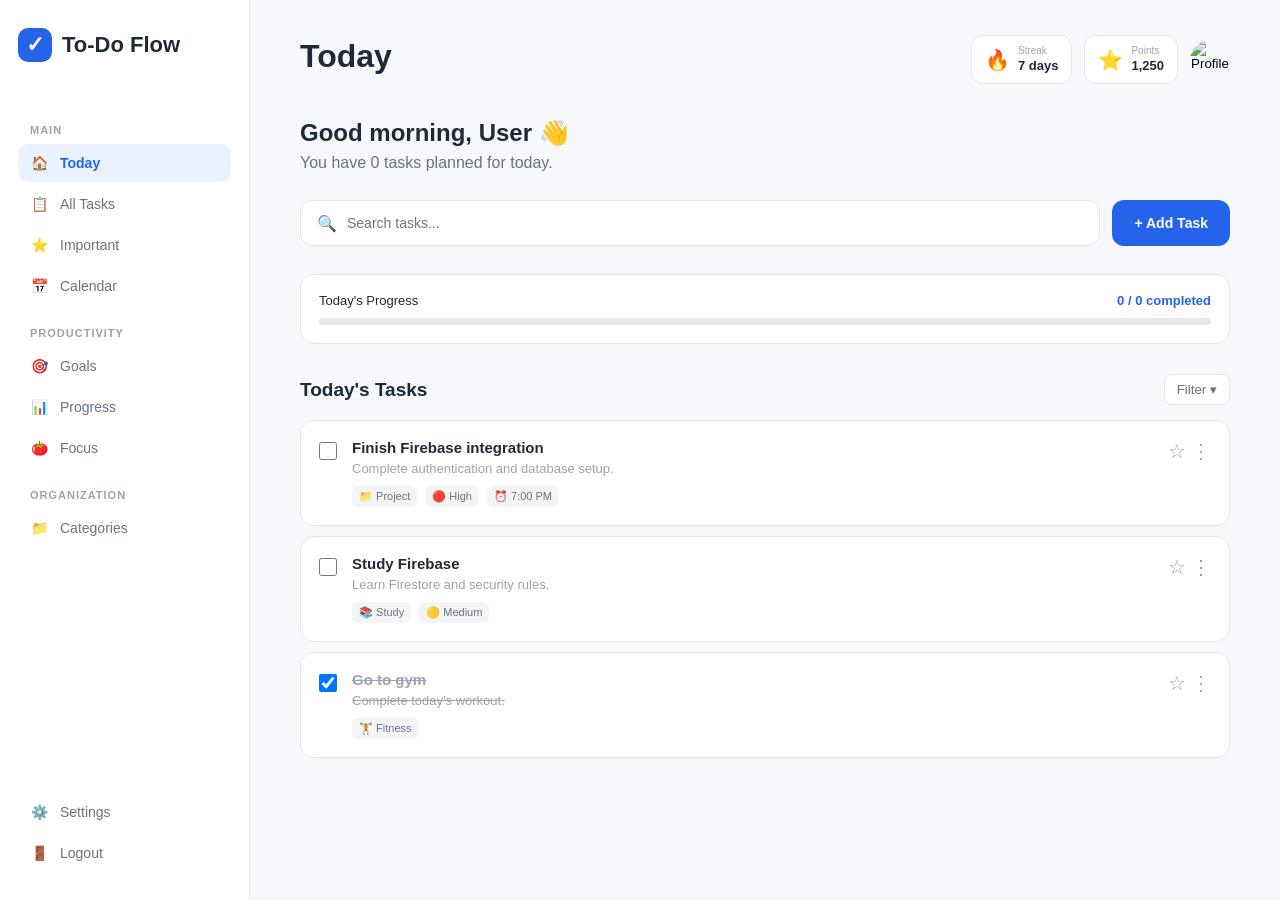
==== dashboard/index.html @ fbd5f122 "make base features work with good UI/UX" ====
<!DOCTYPE html>
<html lang="en">

<head>
    <meta charset="UTF-8">
    <meta name="viewport" content="width=device-width, initial-scale=1.0">

    <title>To-Do Flow</title>

    <link rel="stylesheet" href="dashboard.css">
</head>

<body>

    <div class="app">

        <!-- ================= SIDEBAR ================= -->

        <aside class="sidebar">

            <div class="logo">
                <span class="logo-icon">✓</span>
                <span>To-Do Flow</span>
            </div>


            <nav class="navigation">

                <p class="nav-title">MAIN</p>

                <a href="#" class="nav-item active">
                    <span>🏠</span>
                    <span>Today</span>
                </a>

                <a href="#" class="nav-item">
                    <span>📋</span>
                    <span>All Tasks</span>
                </a>

                <a href="#" class="nav-item">
                    <span>⭐</span>
                    <span>Important</span>
                </a>

                <a href="#" class="nav-item">
                    <span>📅</span>
                    <span>Calendar</span>
                </a>


                <p class="nav-title">PRODUCTIVITY</p>

                <a href="#" class="nav-item">
                    <span>🎯</span>
                    <span>Goals</span>
                </a>

                <a href="#" class="nav-item">
                    <span>📊</span>
                    <span>Progress</span>
                </a>

                <a href="#" class="nav-item">
                    <span>🍅</span>
                    <span>Focus</span>
                </a>


                <p class="nav-title">ORGANIZATION</p>

                <a href="#" class="nav-item">
                    <span>📁</span>
                    <span>Categories</span>
                </a>

            </nav>


            <div class="sidebar-bottom">

                <a href="#" class="nav-item">
                    <span>⚙️</span>
                    <span>Settings</span>
                </a>

                <button id="logoutBtn" class="logout-btn">
                    <span>🚪</span>
                    <span>Logout</span>
                </button>

            </div>

        </aside>


        <!-- ================= MAIN CONTENT ================= -->

        <main class="main-content">

            <!-- TOP BAR -->

            <header class="top-bar">

                <div>
                    <h1>Today</h1>
                    <p id="currentDate"></p>
                </div>


                <div class="top-actions">

                    <div class="stat-card">
                        <span>🔥</span>

                        <div>
                            <small>Streak</small>
                            <strong>7 days</strong>
                        </div>
                    </div>


                    <div class="stat-card">
                        <span>⭐</span>

                        <div>
                            <small>Points</small>
                            <strong>1,250</strong>
                        </div>
                    </div>


                    <button class="profile-btn">
                        <img
                        id="profileImage"
                        class="profile-avatar"
                        src=""
                        alt="Profile"
                        >
                    </button>

                </div>

            </header>


            <!-- GREETING -->

            <section class="greeting">

                <h2>
                    <span id="greetingText">Good morning</span>,
                    <span id="userName">User</span> 👋
                </h2>

                <p id="taskCountText">You have 0 tasks planned for today.</p>

            </section>


            <!-- SEARCH + ADD TASK -->

            <section class="task-controls">

                <div class="search-box">

                    <span>🔍</span>

                    <input
                        type="text"
                        placeholder="Search tasks..."
                        id="searchInput"
                    >

                </div>


                <button id="addTaskBtn" class="add-task-btn">

                    <span>+</span>

                    Add Task

                </button>

            </section>


            <!-- PROGRESS -->

            <section class="progress-section">

                <div class="progress-header">
                    
                    <span>Today's Progress</span>
                    
                    <strong id="progressText">0 / 0 completed</strong>
                
                </div>


                <div class="progress-bar">

                    <div
                    class="progress-fill"
                    id="progressFill"
                    ></div>

                </div>

            </section>


            <!-- TASKS -->

            <section class="tasks-section">

                <div class="section-header">

                    <h2>Today's Tasks</h2>

                    <button class="filter-btn">
                        Filter ▾
                    </button>

                </div>


                <div id="taskList" class="task-list">


                    <!-- TASK 1 -->

                    <article class="task-card">

                        <div class="task-check">
                            <input
                            type="checkbox"
                            class="task-checkbox"
                            >
                        </div>


                        <div class="task-info">

                            <h3>Finish Firebase integration</h3>

                            <p>
                                Complete authentication and database setup.
                            </p>


                            <div class="task-meta">

                                <span>📁 Project</span>

                                <span>🔴 High</span>

                                <span>⏰ 7:00 PM</span>

                            </div>

                        </div>


                        <div class="task-actions">

                            <button class="star-btn">
                                ☆
                            </button>

                            <button class="more-btn">
                                ⋮
                            </button>

                        </div>

                    </article>


                    <!-- TASK 2 -->

                    <article class="task-card">

                        <div class="task-check">
                            <input
                            type="checkbox"
                            class="task-checkbox"
                            >
                        </div>


                        <div class="task-info">

                            <h3>Study Firebase</h3>

                            <p>
                                Learn Firestore and security rules.
                            </p>


                            <div class="task-meta">

                                <span>📚 Study</span>

                                <span>🟡 Medium</span>

                            </div>

                        </div>


                        <div class="task-actions">

                            <button class="star-btn">
                                ☆
                            </button>

                            <button class="more-btn">
                                ⋮
                            </button>

                        </div>

                    </article>


                    <!-- TASK 3 -->

                    <article class="task-card completed">

                        <div class="task-check">
                            <input type="checkbox"
                            class="task-checkbox"
                            checked>
                        </div>


                        <div class="task-info">

                            <h3>Go to gym</h3>

                            <p>
                                Complete today's workout.
                            </p>


                            <div class="task-meta">

                                <span>🏋️ Fitness</span>

                            </div>

                        </div>


                        <div class="task-actions">

                            <button class="star-btn">
                                ☆
                            </button>

                            <button class="more-btn">
                                ⋮
                            </button>

                        </div>

                    </article>


                </div>

            </section>

        </main>

    </div>

    <!-- ============================= -->
<!-- ADD TASK MODAL -->
<!-- ============================= -->

<div id="taskModal" class="modal-overlay">

    <div class="task-modal">

        <div class="modal-header">

            <div>
                <h2>Create New Task</h2>
                <p>Add something you want to accomplish.</p>
            </div>

            <button id="closeModalBtn" class="close-modal-btn">
                ×
            </button>

        </div>


        <form id="taskForm">

            <!-- Task Title -->

            <div class="form-group">

                <label for="taskTitle">
                    Task title
                </label>

                <input
                    type="text"
                    id="taskTitle"
                    placeholder="What do you need to do?"
                    required
                >

            </div>


            <!-- Description -->

            <div class="form-group">

                <label for="taskDescription">
                    Description
                </label>

                <textarea
                    id="taskDescription"
                    placeholder="Add some details..."
                    rows="3"
                ></textarea>

            </div>


            <!-- Category + Priority -->

            <div class="form-row">

                <div class="form-group">

                    <label for="taskCategory">
                        Category
                    </label>

                    <select id="taskCategory">

                        <option value="personal">
                            👤 Personal
                        </option>

                        <option value="work">
                            💼 Work
                        </option>

                        <option value="study">
                            📚 Study
                        </option>

                        <option value="fitness">
                            🏋️ Fitness
                        </option>

                    </select>

                </div>


                <div class="form-group">

                    <label for="taskPriority">
                        Priority
                    </label>

                    <select id="taskPriority">

                        <option value="low">
                            🟢 Low
                        </option>

                        <option value="medium" selected>
                            🟡 Medium
                        </option>

                        <option value="high">
                            🔴 High
                        </option>

                    </select>

                </div>

                <div class="form-group">
                    
                    <label for="taskDueDate">
                        Due Date
                    </label>
                    
                    <input
                    type="date"
                    id="taskDueDate"
                    >
                
                </div>

                <div class="form-group">
                    
                    <label for="taskDueTime">
                        Due Time
                    </label>
                    
                    <input
                    type="time"
                    id="taskDueTime"
                    >

                </div>

                <div class="form-group">

    <label for="taskReminder">
        Reminder
    </label>

    <select id="taskReminder">

        <option value="none">
            No reminder
        </option>

        <option value="5">
            5 minutes before
        </option>

        <option value="15">
            15 minutes before
        </option>

        <option value="30">
            30 minutes before
        </option>

        <option value="60">
            1 hour before
        </option>

        <option value="1440">
            1 day before
        </option>

    </select>

</div>

<div class="form-group">

    <label for="taskRepeat">
        Repeat
    </label>

    <select id="taskRepeat">

        <option value="none">
            Does not repeat
        </option>

        <option value="daily">
            Every day
        </option>

        <option value="weekly">
            Every week
        </option>

        <option value="monthly">
            Every month
        </option>

        <option value="custom">
            Custom
        </option>

    </select>

</div>

<div class="form-group">

    <label>
        Subtasks
    </label>

    <div id="subtaskInputContainer">

        <div class="subtask-input">

            <input
                type="text"
                class="subtask-title"
                placeholder="Add a subtask..."
            >

            <button
                type="button"
                id="addSubtaskBtn"
            >
                + Add Subtask
            </button>

        </div>

    </div>

</div>

            </div>


            <!-- Modal Buttons -->

            <div class="modal-actions">

                <button
                    type="button"
                    id="cancelTaskBtn"
                    class="cancel-btn"
                >
                    Cancel
                </button>

                <button
                    type="submit"
                    class="create-task-btn"
                >
                    Create Task
                </button>

            </div>

        </form>

    </div>

</div>


    <script type="module" src="dashboard.js"></script>

</body>

</html>
---- dashboard/dashboard.css ----
* {
    margin: 0;
    padding: 0;
    box-sizing: border-box;
}


body {
    font-family: Arial, sans-serif;
    background: #f6f8fc;
    color: #1f2937;
}


button {
    font-family: inherit;
    cursor: pointer;
}

.form-group {
    margin-bottom: 18px;
}


.app {
    display: flex;
    min-height: 100vh;
}


/* ================= SIDEBAR ================= */

.sidebar {
    width: 250px;
    min-height: 100vh;

    background: #ffffff;

    border-right: 1px solid #e5e7eb;

    display: flex;
    flex-direction: column;

    padding: 28px 18px;
}


.logo {
    display: flex;
    align-items: center;
    gap: 10px;

    font-size: 22px;
    font-weight: 700;

    margin-bottom: 40px;
}


.logo-icon {
    width: 34px;
    height: 34px;

    background: #2563eb;
    color: white;

    border-radius: 10px;

    display: flex;
    align-items: center;
    justify-content: center;
}


.nav-title {
    font-size: 11px;
    font-weight: 700;

    color: #9ca3af;

    margin: 22px 12px 8px;

    letter-spacing: 1px;
}


.nav-item {
    display: flex;
    align-items: center;
    gap: 12px;

    padding: 11px 13px;

    margin: 3px 0;

    border-radius: 10px;

    text-decoration: none;

    color: #6b7280;

    font-size: 14px;

    transition: 0.2s;
}


.nav-item:hover {
    background: #f3f6ff;
    color: #2563eb;
}


.nav-item.active {
    background: #eaf1ff;
    color: #2563eb;
    font-weight: 600;
}


.sidebar-bottom {
    margin-top: auto;
}


.logout-btn {
    width: 100%;

    border: none;

    background: transparent;

    color: #6b7280;

    display: flex;
    align-items: center;

    gap: 12px;

    padding: 11px 13px;

    border-radius: 10px;

    font-size: 14px;

    text-align: left;
}


.logout-btn:hover {
    background: #fff1f1;
    color: #dc2626;
}


/* ================= MAIN ================= */

.main-content {
    flex: 1;

    max-width: 1200px;

    margin: 0 auto;

    padding: 35px 50px;
}


.top-bar {
    display: flex;

    justify-content: space-between;

    align-items: center;

    margin-bottom: 35px;
}


.top-bar h1 {
    font-size: 32px;

    margin-bottom: 6px;
}


.top-bar p {
    color: #9ca3af;

    font-size: 14px;
}


.top-actions {
    display: flex;

    align-items: center;

    gap: 12px;
}


.stat-card {
    background: white;

    border: 1px solid #e5e7eb;

    border-radius: 12px;

    padding: 9px 13px;

    display: flex;

    align-items: center;

    gap: 8px;
}


.stat-card span {
    font-size: 20px;
}


.stat-card small {
    display: block;

    color: #9ca3af;

    font-size: 10px;
}


.stat-card strong {
    font-size: 13px;
}


.profile-btn {
    border: none;

    background: transparent;
}


.profile-avatar {
    width: 40px;
    height: 40px;

    border-radius: 50%;

    object-fit: cover;

    display: block;
}


/* ================= GREETING ================= */

.greeting {
    margin-bottom: 28px;
}


.greeting h2 {
    font-size: 24px;

    margin-bottom: 7px;
}


.greeting p {
    color: #6b7280;
}


/* ================= CONTROLS ================= */

.task-controls {
    display: flex;

    gap: 12px;

    margin-bottom: 28px;
}


.search-box {
    flex: 1;

    background: white;

    border: 1px solid #e5e7eb;

    border-radius: 12px;

    padding: 0 16px;

    display: flex;

    align-items: center;

    gap: 10px;
}


.search-box input {
    width: 100%;

    border: none;

    outline: none;

    padding: 14px 0;

    font-size: 14px;
}


.add-task-btn {
    border: none;

    background: #2563eb;

    color: white;

    padding: 0 22px;

    border-radius: 12px;

    font-size: 14px;

    font-weight: 600;
}


.add-task-btn:hover {
    background: #1d4ed8;
}


/* ================= PROGRESS ================= */

.progress-section {
    background: white;

    border: 1px solid #e5e7eb;

    padding: 18px;

    border-radius: 14px;

    margin-bottom: 30px;
}


.progress-header {
    display: flex;

    justify-content: space-between;

    font-size: 13px;

    margin-bottom: 10px;
}


.progress-header strong {
    color: #2563eb;
}


.progress-bar {
    height: 7px;

    background: #e5e7eb;

    border-radius: 10px;

    overflow: hidden;
}


.progress-fill {
    height: 100%;

    width: 0%;

    background: #2563eb;

    transition: width 0.3s ease;
}


/* ================= TASKS ================= */

.section-header {
    display: flex;

    justify-content: space-between;

    align-items: center;

    margin-bottom: 15px;
}


.section-header h2 {
    font-size: 19px;
}


.filter-btn {
    border: 1px solid #e5e7eb;

    background: white;

    border-radius: 8px;

    padding: 7px 12px;

    color: #6b7280;
}


.task-list {
    display: flex;

    flex-direction: column;

    gap: 10px;
}


.task-card {
    background: white;

    border: 1px solid #e5e7eb;

    border-radius: 14px;

    padding: 18px;

    display: flex;

    align-items: flex-start;

    gap: 15px;

    transition: 0.2s;
}


.task-card:hover {
    border-color: #bfdbfe;

    transform: translateY(-1px);
}


.task-check input {
    width: 18px;
    height: 18px;

    cursor: pointer;

    margin-top: 3px;
}


.task-info {
    flex: 1;
}


.task-info h3 {
    font-size: 15px;

    margin-bottom: 5px;
}


.task-info p {
    color: #9ca3af;

    font-size: 13px;

    margin-bottom: 10px;
}


.task-meta {
    display: flex;

    gap: 8px;

    flex-wrap: wrap;
}


.task-meta span {
    background: #f3f4f6;

    color: #6b7280;

    border-radius: 6px;

    padding: 4px 7px;

    font-size: 11px;
}


.task-actions {
    display: flex;

    gap: 5px;
}


.task-actions button {
    border: none;

    background: transparent;

    font-size: 20px;

    color: #9ca3af;
}


.task-actions button:hover {
    color: #2563eb;
}


.completed .task-info h3 {
    text-decoration: line-through;

    color: #9ca3af;
}


.completed .task-info p {
    text-decoration: line-through;
}


/* ================= MOBILE ================= */

@media (max-width: 800px) {

    .sidebar {
        width: 70px;

        padding: 20px 10px;
    }


    .logo span:last-child,
    .nav-item span:last-child,
    .nav-title,
    .logout-btn span:last-child {
        display: none;
    }


    .nav-item,
    .logout-btn {
        justify-content: center;
    }


    .main-content {
        padding: 25px 20px;
    }


    .stat-card {
        display: none;
    }


    .top-bar h1 {
        font-size: 25px;
    }

}


@media (max-width: 600px) {

    .task-controls {
        flex-direction: column;
    }


    .add-task-btn {
        padding: 14px;
    }


    .greeting h2 {
        font-size: 20px;
    }

}

/* ======================================
   ADD TASK MODAL
====================================== */

.modal-overlay {
    position: fixed;

    inset: 0;

    background: rgba(15, 23, 42, 0.45);

    display: none;

    align-items: center;
    justify-content: center;

    padding: 20px;

    z-index: 1000;
}


.modal-overlay.show {
    display: flex;
}


.task-modal {
    width: 100%;

    max-width: 520px;

    background: #ffffff;

    border-radius: 18px;

    padding: 28px;

    box-shadow:
        0 20px 50px rgba(0, 0, 0, 0.15);

    animation: modalAppear 0.2s ease;

    max-height: 90vh;

    overflow-y: auto;
}


@keyframes modalAppear {

    from {
        opacity: 0;
        transform: translateY(10px) scale(0.98);
    }

    to {
        opacity: 1;
        transform: translateY(0) scale(1);
    }

}


.modal-header {
    display: flex;

    justify-content: space-between;

    align-items: flex-start;

    margin-bottom: 25px;
}


.modal-header h2 {
    font-size: 22px;

    margin-bottom: 5px;
}


.modal-header p {
    color: #9ca3af;

    font-size: 13px;
}


.close-modal-btn {
    border: none;

    background: transparent;

    font-size: 26px;

    color: #9ca3af;

    cursor: pointer;

    line-height: 1;
}


.close-modal-btn:hover {
    color: #1f2937;
}


/* FORM */

.form-group {
    display: flex;

    flex-direction: column;

    gap: 7px;

    margin-bottom: 18px;
}


.form-group label {
    font-size: 13px;

    font-weight: 600;

    color: #374151;
}


.form-group input,
.form-group textarea,
.form-group select {
    width: 100%;

    border: 1px solid #e5e7eb;

    border-radius: 10px;

    padding: 12px 13px;

    font-family: inherit;

    font-size: 14px;

    outline: none;

    background: #ffffff;

    color: #1f2937;

    transition: 0.2s;
}


.form-group textarea {
    resize: vertical;

    min-height: 85px;
}


.form-group input:focus,
.form-group textarea:focus,
.form-group select:focus {
    border-color: #2563eb;

    box-shadow:
        0 0 0 3px rgba(37, 99, 235, 0.1);
}


.form-row {
    display: grid;

    grid-template-columns: 1fr 1fr;

    gap: 14px;
}


/* BUTTONS */

.modal-actions {
    display: flex;

    justify-content: flex-end;

    gap: 10px;

    margin-top: 25px;
}


.cancel-btn {
    border: 1px solid #e5e7eb;

    background: #ffffff;

    color: #6b7280;

    padding: 11px 18px;

    border-radius: 10px;

    font-size: 14px;
}


.cancel-btn:hover {
    background: #f9fafb;
}


.create-task-btn {
    border: none;

    background: #2563eb;

    color: #ffffff;

    padding: 11px 20px;

    border-radius: 10px;

    font-size: 14px;

    font-weight: 600;
}


.create-task-btn:hover {
    background: #1d4ed8;
}


/* MOBILE */

@media (max-width: 600px) {

    .task-modal {
        padding: 22px;

        border-radius: 15px;
    }


    .form-row {
        grid-template-columns: 1fr;
    }


    .modal-actions {
        flex-direction: column-reverse;
    }


    .cancel-btn,
    .create-task-btn {
        width: 100%;
    }

}

/* ======================================
   Subtask Add Button
   ====================================== */

#addSubtaskBtn {

    background: #2563eb;

    color: white;

    border: none;

    border-radius: 8px;

    padding: 9px 14px;

    font-size: 13px;

    font-weight: 600;

    cursor: pointer;

    transition:
        background 0.2s ease,
        transform 0.1s ease;

}


#addSubtaskBtn:hover {

    background: #1d4ed8;

}


#addSubtaskBtn:active {

    transform: scale(0.97);

}

/* ======================================
   Subtask Input
   ====================================== */

.subtask-input {

    display: flex;

    align-items: center;

    gap: 8px;

}


.subtask-input .subtask-title {

    flex: 1;

    min-width: 0;

}


.subtask-input #addSubtaskBtn {

    flex-shrink: 0;

}

#subtaskInputContainer {

    width: 100%;

}


.subtask-input .subtask-title {

    height: 42px;

    box-sizing: border-box;

}

/* ======================================
   Subtask List
   ====================================== */

.subtask-item {

    display: flex;

    align-items: center;

    gap: 10px;

    padding: 9px 11px;

    margin-top: 8px;

    background: #f8fafc;

    border: 1px solid #e5e7eb;

    border-radius: 8px;

}


.subtask-check {

    color: #64748b;

    font-size: 16px;

}


.subtask-name {

    flex: 1;

    font-size: 14px;

    color: #334155;

}


.remove-subtask {

    border: none;

    background: transparent;

    color: #94a3b8;

    font-size: 20px;

    line-height: 1;

    cursor: pointer;

    padding: 2px 5px;

}


.remove-subtask:hover {

    color: #ef4444;

}
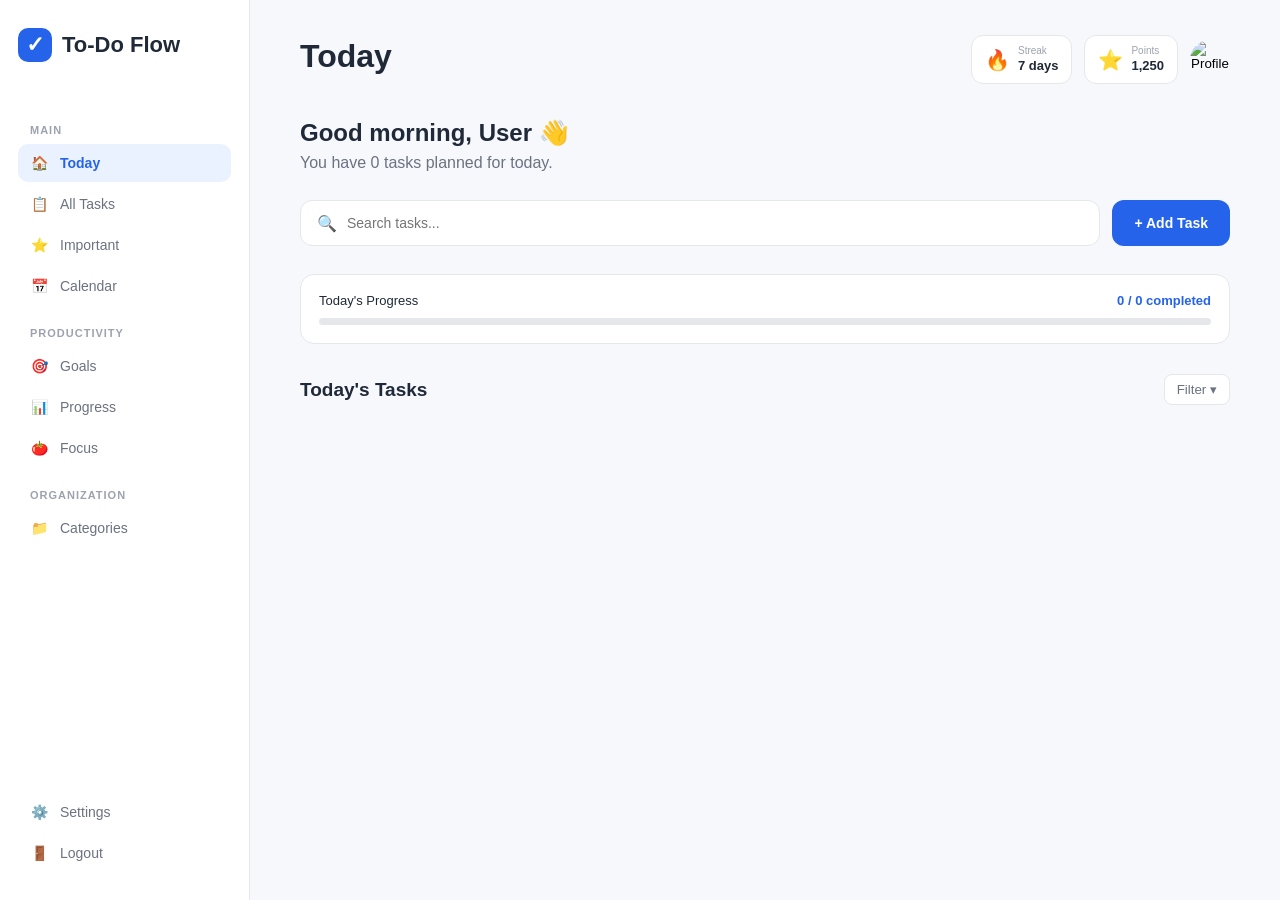
==== commit 96c89fbe: "connect database" ====
--- a/dashboard/index.html
+++ b/dashboard/index.html
@@ -227,147 +227,6 @@
 
 
                 <div id="taskList" class="task-list">
-
-
-                    <!-- TASK 1 -->
-
-                    <article class="task-card">
-
-                        <div class="task-check">
-                            <input
-                            type="checkbox"
-                            class="task-checkbox"
-                            >
-                        </div>
-
-
-                        <div class="task-info">
-
-                            <h3>Finish Firebase integration</h3>
-
-                            <p>
-                                Complete authentication and database setup.
-                            </p>
-
-
-                            <div class="task-meta">
-
-                                <span>📁 Project</span>
-
-                                <span>🔴 High</span>
-
-                                <span>⏰ 7:00 PM</span>
-
-                            </div>
-
-                        </div>
-
-
-                        <div class="task-actions">
-
-                            <button class="star-btn">
-                                ☆
-                            </button>
-
-                            <button class="more-btn">
-                                ⋮
-                            </button>
-
-                        </div>
-
-                    </article>
-
-
-                    <!-- TASK 2 -->
-
-                    <article class="task-card">
-
-                        <div class="task-check">
-                            <input
-                            type="checkbox"
-                            class="task-checkbox"
-                            >
-                        </div>
-
-
-                        <div class="task-info">
-
-                            <h3>Study Firebase</h3>
-
-                            <p>
-                                Learn Firestore and security rules.
-                            </p>
-
-
-                            <div class="task-meta">
-
-                                <span>📚 Study</span>
-
-                                <span>🟡 Medium</span>
-
-                            </div>
-
-                        </div>
-
-
-                        <div class="task-actions">
-
-                            <button class="star-btn">
-                                ☆
-                            </button>
-
-                            <button class="more-btn">
-                                ⋮
-                            </button>
-
-                        </div>
-
-                    </article>
-
-
-                    <!-- TASK 3 -->
-
-                    <article class="task-card completed">
-
-                        <div class="task-check">
-                            <input type="checkbox"
-                            class="task-checkbox"
-                            checked>
-                        </div>
-
-
-                        <div class="task-info">
-
-                            <h3>Go to gym</h3>
-
-                            <p>
-                                Complete today's workout.
-                            </p>
-
-
-                            <div class="task-meta">
-
-                                <span>🏋️ Fitness</span>
-
-                            </div>
-
-                        </div>
-
-
-                        <div class="task-actions">
-
-                            <button class="star-btn">
-                                ☆
-                            </button>
-
-                            <button class="more-btn">
-                                ⋮
-                            </button>
-
-                        </div>
-
-                    </article>
-
 
                 </div>
 
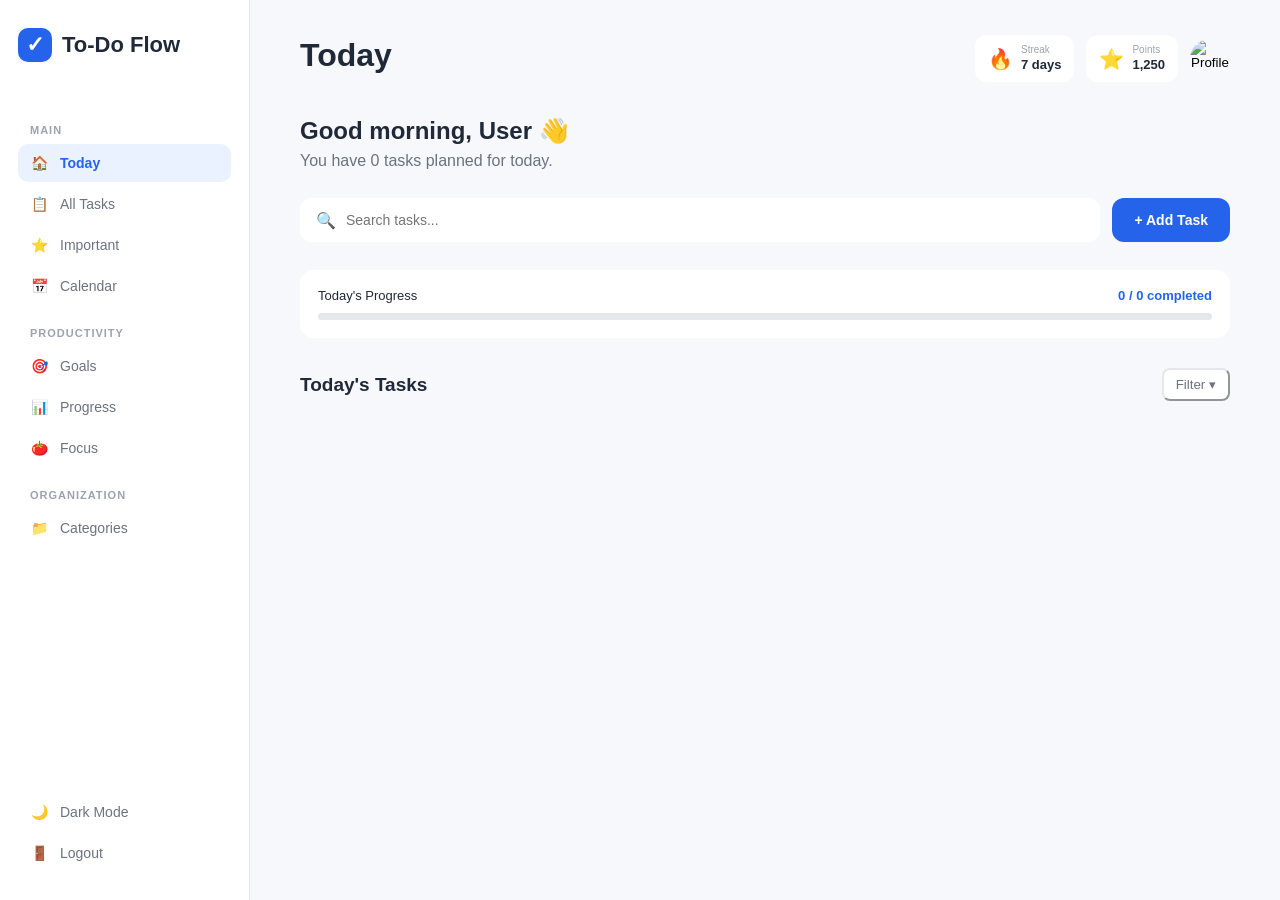
==== commit 2cdc29a4: "Basic to-do list app" ====
--- a/dashboard/index.html
+++ b/dashboard/index.html
@@ -1,3 +1,5 @@
+<!--index.html-->
+
 <!DOCTYPE html>
 <html lang="en">
 
@@ -79,10 +81,14 @@
 
             <div class="sidebar-bottom">
 
-                <a href="#" class="nav-item">
-                    <span>⚙️</span>
-                    <span>Settings</span>
-                </a>
+                <button
+    id="themeToggle"
+    class="nav-item theme-toggle"
+    type="button"
+>
+    <span id="themeIcon">🌙</span>
+    <span id="themeText">Dark Mode</span>
+</button>
 
                 <button id="logoutBtn" class="logout-btn">
                     <span>🚪</span>
@@ -247,7 +253,7 @@
         <div class="modal-header">
 
             <div>
-                <h2>Create New Task</h2>
+                <h2 id="taskModalTitle">Create New Task</h2>
                 <p>Add something you want to accomplish.</p>
             </div>
 
@@ -490,10 +496,7 @@
                     Cancel
                 </button>
 
-                <button
-                    type="submit"
-                    class="create-task-btn"
-                >
+                <button type="submit" id="taskSubmitBtn">
                     Create Task
                 </button>
 
--- a/dashboard/dashboard.css
+++ b/dashboard/dashboard.css
@@ -1,14 +1,78 @@
+/* dashboard.css */
+
 * {
     margin: 0;
     padding: 0;
     box-sizing: border-box;
 }
 
+/* ======================================
+   THEME VARIABLES
+====================================== */
+
+:root {
+    --bg-main: #f6f8fc;
+    --bg-surface: #ffffff;
+    --bg-soft: #f8fafc;
+    --bg-hover: #f3f6ff;
+
+    --text-main: #1f2937;
+    --text-secondary: #6b7280;
+    --text-muted: #9ca3af;
+
+    --border: #e5e7eb;
+
+    --accent: #2563eb;
+    --accent-hover: #1d4ed8;
+    --accent-soft: #eaf1ff;
+
+    --danger: #dc2626;
+
+    --modal-overlay: rgba(15, 23, 42, 0.45);
+
+    --shadow:
+        0 20px 50px rgba(0, 0, 0, 0.15);
+}
+
+
+/* ======================================
+   DARK THEME
+====================================== */
+
+[data-theme="dark"] {
+
+    --bg-main: #0f172a;
+    --bg-surface: #1e293b;
+    --bg-soft: #172033;
+    --bg-hover: #263449;
+
+    --text-main: #f1f5f9;
+    --text-secondary: #cbd5e1;
+    --text-muted: #94a3b8;
+
+    --border: #334155;
+
+    --accent: #3b82f6;
+    --accent-hover: #60a5fa;
+    --accent-soft: #1e3a6f;
+
+    --danger: #f87171;
+
+    --modal-overlay: rgba(0, 0, 0, 0.65);
+
+    --shadow:
+        0 20px 50px rgba(0, 0, 0, 0.45);
+}
+
 
 body {
     font-family: Arial, sans-serif;
-    background: #f6f8fc;
-    color: #1f2937;
+    background: var(--bg-main);
+    color: var(--text-main);
+
+    transition:
+        background 0.2s ease,
+        color 0.2s ease;
 }
 
 
@@ -34,9 +98,8 @@
     width: 250px;
     min-height: 100vh;
 
-    background: #ffffff;
-
-    border-right: 1px solid #e5e7eb;
+   background: var(--bg-surface);
+border-right: 1px solid var(--border);
 
     display: flex;
     flex-direction: column;
@@ -97,7 +160,7 @@
 
     text-decoration: none;
 
-    color: #6b7280;
+    color: var(--text-secondary);
 
     font-size: 14px;
 
@@ -105,17 +168,12 @@
 }
 
 
-.nav-item:hover {
-    background: #f3f6ff;
-    color: #2563eb;
-}
-
-
 .nav-item.active {
-    background: #eaf1ff;
-    color: #2563eb;
+    background: var(--accent-soft);
+    color: var(--accent);
     font-weight: 600;
 }
+
 
 
 .sidebar-bottom {
@@ -201,9 +259,9 @@
 
 
 .stat-card {
-    background: white;
-
-    border: 1px solid #e5e7eb;
+    background: var(--bg-surface);
+
+    border-color: var(--border);
 
     border-radius: 12px;
 
@@ -288,9 +346,9 @@
 .search-box {
     flex: 1;
 
-    background: white;
-
-    border: 1px solid #e5e7eb;
+    background: var(--bg-surface);
+
+    border-color: var(--border);
 
     border-radius: 12px;
 
@@ -342,9 +400,9 @@
 /* ================= PROGRESS ================= */
 
 .progress-section {
-    background: white;
-
-    border: 1px solid #e5e7eb;
+    background: var(--bg-surface);
+
+    border-color: var(--border);
 
     padding: 18px;
 
@@ -411,9 +469,9 @@
 
 
 .filter-btn {
-    border: 1px solid #e5e7eb;
-
-    background: white;
+    border-color: var(--border);
+
+    background: var(--bg-surface);
 
     border-radius: 8px;
 
@@ -433,9 +491,9 @@
 
 
 .task-card {
-    background: white;
-
-    border: 1px solid #e5e7eb;
+    background: var(--bg-surface);
+
+    border-color: var(--border);
 
     border-radius: 14px;
 
@@ -638,7 +696,7 @@
 
     max-width: 520px;
 
-    background: #ffffff;
+    background: var(--bg-surface);
 
     border-radius: 18px;
 
@@ -742,8 +800,6 @@
 .form-group select {
     width: 100%;
 
-    border: 1px solid #e5e7eb;
-
     border-radius: 10px;
 
     padding: 12px 13px;
@@ -754,10 +810,9 @@
 
     outline: none;
 
-    background: #ffffff;
-
-    color: #1f2937;
-
+    background: var(--bg-surface);
+color: var(--text-main);
+border-color: var(--border);
     transition: 0.2s;
 }
 
@@ -1026,4 +1081,632 @@
 
     color: #ef4444;
 
+}
+
+/* ======================================
+   Task Options Menu
+   ====================================== */
+
+.task-actions {
+    position: relative;
+}
+
+.task-menu-btn {
+    background: none;
+    border: none;
+    font-size: 24px;
+    cursor: pointer;
+    padding: 4px 8px;
+}
+
+.task-menu {
+    display: none;
+    position: absolute;
+    right: 0;
+    top:calc(100% + 6px);
+    min-width: 180px;
+    background: white;
+    border: 1px solid #ddd;
+    border-radius: 10px;
+    padding: 6px;
+    box-shadow: 0 8px 20px rgba(0, 0, 0, 0.12);
+    z-index: 100;
+}
+
+.task-menu.show {
+    display: flex;
+    flex-direction: column;
+}
+
+.task-menu button {
+    border: none;
+    background: none;
+    text-align: left;
+    padding: 10px 12px;
+    border-radius: 7px;
+    cursor: pointer;
+    font-size: 14px;
+}
+
+.task-menu button:hover {
+    background: #f3f3f3;
+}
+
+.star-task-btn {
+    border: none;
+    background: none;
+    font-size: 22px;
+    cursor: pointer;
+    color: #888;
+    padding: 4px 6px;
+}
+
+.star-task-btn.important {
+    color: #f5b942;
+}
+
+.star-task-btn:hover {
+    transform: scale(1.08);
+}
+
+#taskSubmitBtn {
+    border: none;
+    background: #2563eb;
+    color: white;
+    padding: 12px 20px;
+    border-radius: 10px;
+    font-size: 15px;
+    font-weight: 600;
+    cursor: pointer;
+    transition: background 0.2s ease, transform 0.1s ease;
+}
+
+#taskSubmitBtn:hover {
+    background: #1d4ed8;
+}
+
+#taskSubmitBtn:active {
+    transform: scale(0.98);
+}
+
+/* ======================================
+   Task Card Layout
+   ====================================== */
+
+.task-card {
+    display: block;
+    position: relative;
+}
+
+
+/* Main task row */
+
+.task-main-row {
+    display: flex;
+    align-items: flex-start;
+    justify-content: space-between;
+    width: 100%;
+}
+
+
+/* Task information */
+
+.task-info {
+    flex: 1;
+    min-width: 0;
+}
+
+
+/* Actions stay at the top-right */
+
+.task-actions {
+    flex-shrink: 0;
+    display: flex;
+    align-items: center;
+    gap: 6px;
+}
+
+
+/* ======================================
+   Subtask Section
+   ====================================== */
+
+.subtask-section {
+    width: 100%;
+    box-sizing: border-box;
+    margin-top: 16px;
+    padding: 14px 16px;
+
+    border-top: 1px solid #e5e7eb;
+    background: #f8fafc;
+    border-radius: 10px;
+}
+
+
+/* Subtask heading */
+
+.subtask-header {
+    display: flex;
+    align-items: center;
+    justify-content: space-between;
+    margin-bottom: 10px;
+    font-size: 14px;
+}
+
+
+/* Progress text */
+
+.subtask-progress {
+    font-size: 13px;
+    color: #64748b;
+}
+
+
+/* Subtask list */
+
+.subtask-list {
+    display: flex;
+    flex-direction: column;
+    gap: 8px;
+}
+
+
+/* Individual subtask */
+
+.task-subtask {
+    display: flex;
+    align-items: center;
+    gap: 9px;
+
+    padding: 9px 10px;
+
+    background: white;
+    border: 1px solid #e5e7eb;
+    border-radius: 8px;
+
+    font-size: 14px;
+    color: #334155;
+
+    cursor: pointer;
+}
+
+
+/* Checkbox */
+
+.task-subtask input {
+    width: 16px;
+    height: 16px;
+    cursor: pointer;
+}
+
+
+/* Hover */
+
+.task-subtask:hover {
+    background: #f1f5f9;
+}
+
+.task-card {
+    position: relative;
+    display: block;
+    width: 100%;
+    box-sizing: border-box;
+}
+
+.task-main-row {
+    display: flex;
+    align-items: flex-start;
+    justify-content: space-between;
+    width: 100%;
+    box-sizing: border-box;
+}
+
+.task-info {
+    flex: 1;
+    min-width: 0;
+}
+
+.task-actions {
+    flex-shrink: 0;
+    display: flex;
+    align-items: center;
+    gap: 6px;
+    margin-left: 16px;
+}
+
+/* ======================================
+   FINAL TASK CARD LAYOUT
+====================================== */
+
+.task-card {
+    position: relative;
+    display: block;
+    width: 100%;
+    box-sizing: border-box;
+}
+
+
+/* Main task row */
+
+.task-main-row {
+    display: flex;
+    align-items: flex-start;
+    width: 100%;
+    box-sizing: border-box;
+    gap: 15px;
+}
+
+
+/* Checkbox */
+
+.task-check {
+    flex-shrink: 0;
+}
+
+
+/* Task information */
+
+.task-info {
+    flex: 1;
+    min-width: 0;
+}
+
+
+/* Actions */
+
+.task-actions {
+    position: relative;
+
+    flex-shrink: 0;
+
+    display: flex;
+    align-items: center;
+
+    gap: 5px;
+
+    margin-left: auto;
+}
+
+
+/* ======================================
+   SUBTASK AREA
+====================================== */
+
+.subtask-section {
+    width: 100%;
+    box-sizing: border-box;
+
+    margin-top: 16px;
+    padding: 14px 16px;
+
+    border-top: 1px solid #e5e7eb;
+
+    background: #f8fafc;
+
+    border-radius: 10px;
+}
+
+
+.subtask-header {
+    display: flex;
+    align-items: center;
+    justify-content: space-between;
+
+    margin-bottom: 10px;
+
+    font-size: 14px;
+}
+
+
+.subtask-progress {
+    color: #64748b;
+    font-size: 13px;
+}
+
+
+.subtask-list {
+    display: flex;
+    flex-direction: column;
+
+    gap: 8px;
+}
+
+
+.task-subtask {
+    display: flex;
+    align-items: center;
+
+    gap: 9px;
+
+    padding: 9px 10px;
+
+    background: #ffffff;
+
+    border: 1px solid #e5e7eb;
+
+    border-radius: 8px;
+
+    font-size: 14px;
+
+    color: #334155;
+}
+
+
+.task-subtask input {
+    width: 16px;
+    height: 16px;
+
+    cursor: pointer;
+}
+
+/* Keep an open task menu above neighboring cards */
+
+.task-card.menu-open {
+    z-index: 1000;
+}
+
+.task-menu {
+    z-index: 2000;
+}
+
+/* ======================================
+   Completed Subtask
+====================================== */
+
+.task-subtask {
+    transition:
+        background 0.2s ease,
+        opacity 0.2s ease;
+}
+
+.task-subtask.completed {
+    background: #f1f5f9;
+    opacity: 0.7;
+}
+
+.task-subtask.completed .subtask-title {
+    text-decoration: line-through;
+    color: #64748b;
+}
+
+/* ======================================
+   THEME TOGGLE — NAVBAR STYLE
+====================================== */
+
+.theme-toggle {
+    width: 100%;
+    border: none;
+    background: transparent;
+    font-family: inherit;
+    text-align: left;
+    cursor: pointer;
+}
+
+.theme-toggle:hover {
+    background: #f3f6ff;
+    color: #2563eb;
+}
+
+.theme-toggle:focus {
+    outline: none;
+}
+
+.theme-toggle:active {
+    transform: none;
+}
+
+.theme-toggle {
+    color: var(--text-secondary);
+}
+
+/* ======================================
+   DARK THEME — COMPONENT FIXES
+====================================== */
+
+[data-theme="dark"] {
+
+    /* Search */
+    .search-box {
+        background: var(--bg-surface);
+        border-color: var(--border);
+    }
+
+    .search-box input {
+        background: transparent;
+        color: var(--text-main);
+    }
+
+    .search-box input::placeholder {
+        color: var(--text-muted);
+    }
+
+
+    /* Modal */
+    .task-modal {
+        background: var(--bg-surface);
+        color: var(--text-main);
+        box-shadow: var(--shadow);
+    }
+
+    .modal-header p {
+        color: var(--text-secondary);
+    }
+
+
+    /* Form labels */
+    .form-group label {
+        color: var(--text-main);
+    }
+
+
+    /* Form fields */
+    .form-group input,
+    .form-group textarea,
+    .form-group select {
+        background: var(--bg-soft);
+        color: var(--text-main);
+        border: 1px solid var(--border);
+    }
+
+    .form-group input::placeholder,
+    .form-group textarea::placeholder {
+        color: var(--text-muted);
+    }
+
+
+    /* Native date/time controls */
+    .form-group input[type="date"],
+    .form-group input[type="time"] {
+        color-scheme: dark;
+    }
+
+
+    /* Cancel button */
+    .cancel-btn {
+        background: var(--bg-surface);
+        color: var(--text-secondary);
+        border-color: var(--border);
+    }
+
+    .cancel-btn:hover {
+        background: var(--bg-hover);
+    }
+
+
+    /* Close button */
+    .close-modal-btn {
+        color: var(--text-secondary);
+    }
+
+    .close-modal-btn:hover {
+        color: var(--text-main);
+    }
+
+
+    /* Progress */
+    .progress-bar {
+        background: var(--border);
+    }
+
+
+    /* Filter */
+    .filter-btn {
+        color: var(--text-secondary);
+        border-color: var(--border);
+    }
+
+
+    /* Task metadata */
+    .task-meta span {
+        background: var(--bg-soft);
+        color: var(--text-secondary);
+    }
+
+
+    /* Subtask section */
+    .subtask-section {
+        background: var(--bg-soft);
+        border-top-color: var(--border);
+    }
+
+
+    /* Subtask cards */
+    .task-subtask {
+        background: var(--bg-surface);
+        border-color: var(--border);
+        color: var(--text-main);
+    }
+
+    .task-subtask:hover {
+        background: var(--bg-hover);
+    }
+
+
+    /* Subtask progress */
+    .subtask-progress {
+        color: var(--text-secondary);
+    }
+
+
+    /* Task menus */
+    .task-menu {
+        background: var(--bg-surface);
+        border-color: var(--border);
+        box-shadow: var(--shadow);
+    }
+
+    .task-menu button {
+        color: var(--text-main);
+    }
+
+    .task-menu button:hover {
+        background: var(--bg-hover);
+    }
+
+
+    /* Completed subtasks */
+    .task-subtask.completed {
+        background: var(--bg-soft);
+    }
+
+    .task-subtask.completed .subtask-title {
+        color: var(--text-muted);
+    }
+
+
+    /* Completed task */
+    .completed .task-info h3,
+    .completed .task-info p {
+        color: var(--text-muted);
+    }
+
+
+    /* Main text */
+    .greeting p,
+    .top-bar p {
+        color: var(--text-secondary);
+    }
+
+
+    /* Navigation */
+    .nav-title {
+        color: var(--text-muted);
+    }
+
+    .nav-item {
+        color: var(--text-secondary);
+    }
+
+    .nav-item:hover {
+        background: var(--bg-hover);
+        color: var(--accent);
+    }
+
+    .nav-item.active {
+        background: var(--accent-soft);
+        color: var(--accent);
+    }
+
+
+    /* Logout */
+    .logout-btn {
+        color: var(--text-secondary);
+    }
+}
+
+/* ======================================
+   LIGHT THEME — MODAL BORDER FIX
+====================================== */
+
+:root .form-group input[type="date"],
+:root .form-group input[type="time"],
+:root .subtask-input {
+    border: 1px solid #e5e7eb;
+}
+
+:root .form-group input[type="date"]:focus,
+:root .form-group input[type="time"]:focus,
+:root .subtask-input:focus {
+    border-color: #2563eb;
+    outline: none;
 }
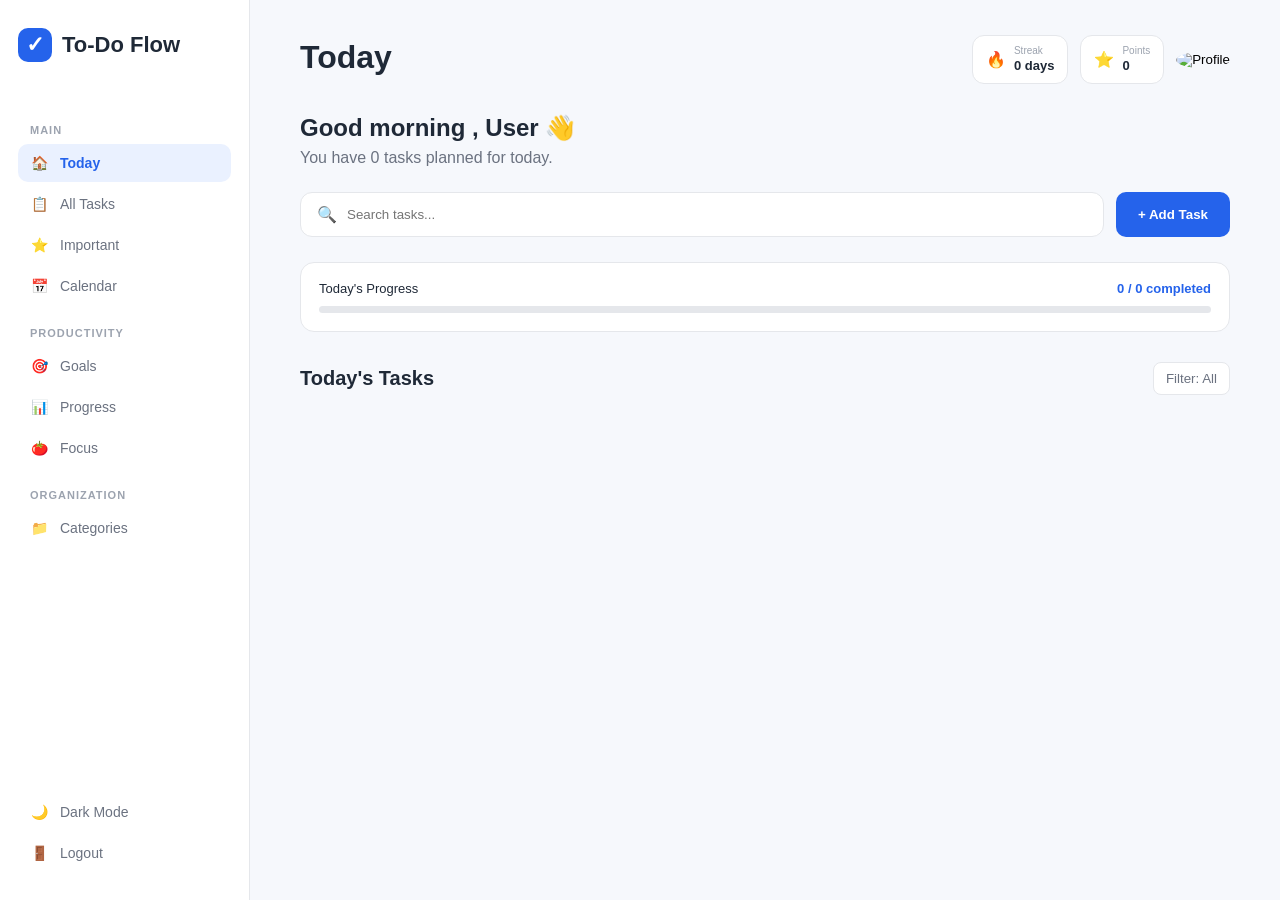
==== commit 09ebcb96: "fix nav bar" ====
--- a/dashboard/index.html
+++ b/dashboard/index.html
@@ -1,5 +1,3 @@
-<!--index.html-->
-
 <!DOCTYPE html>
 <html lang="en">
 
@@ -14,250 +12,509 @@
 
 <body>
 
-    <div class="app">
-
-        <!-- ================= SIDEBAR ================= -->
-
-        <aside class="sidebar">
-
-            <div class="logo">
-                <span class="logo-icon">✓</span>
-                <span>To-Do Flow</span>
-            </div>
-
-
-            <nav class="navigation">
-
-                <p class="nav-title">MAIN</p>
-
-                <a href="#" class="nav-item active">
-                    <span>🏠</span>
-                    <span>Today</span>
-                </a>
-
-                <a href="#" class="nav-item">
-                    <span>📋</span>
-                    <span>All Tasks</span>
-                </a>
-
-                <a href="#" class="nav-item">
+<div class="app">
+
+    <!-- ================= SIDEBAR ================= -->
+
+    <aside class="sidebar">
+
+        <div class="logo">
+            <span class="logo-icon">✓</span>
+            <span>To-Do Flow</span>
+        </div>
+
+        <nav class="navigation">
+
+            <p class="nav-title">MAIN</p>
+
+            <a href="#" class="nav-item active" data-page="today">
+                <span>🏠</span>
+                <span>Today</span>
+            </a>
+
+            <a href="#" class="nav-item" data-page="all-tasks">
+                <span>📋</span>
+                <span>All Tasks</span>
+            </a>
+
+            <a href="#" class="nav-item" data-page="important">
+                <span>⭐</span>
+                <span>Important</span>
+            </a>
+
+            <a href="#" class="nav-item" data-page="calendar">
+                <span>📅</span>
+                <span>Calendar</span>
+            </a>
+
+            <p class="nav-title">PRODUCTIVITY</p>
+
+            <a href="#" class="nav-item" data-page="goals">
+                <span>🎯</span>
+                <span>Goals</span>
+            </a>
+
+            <a href="#" class="nav-item" data-page="progress">
+                <span>📊</span>
+                <span>Progress</span>
+            </a>
+
+            <a href="#" class="nav-item" data-page="focus">
+                <span>🍅</span>
+                <span>Focus</span>
+            </a>
+
+            <p class="nav-title">ORGANIZATION</p>
+
+            <a href="#" class="nav-item" data-page="categories">
+                <span>📁</span>
+                <span>Categories</span>
+            </a>
+
+        </nav>
+
+        <div class="sidebar-bottom">
+
+            <button
+                id="themeToggle"
+                class="nav-item theme-toggle"
+                type="button"
+            >
+                <span id="themeIcon">🌙</span>
+                <span id="themeText">Dark Mode</span>
+            </button>
+
+            <button
+                id="logoutBtn"
+                class="logout-btn"
+                type="button"
+            >
+                <span>🚪</span>
+                <span>Logout</span>
+            </button>
+
+        </div>
+
+    </aside>
+
+
+    <!-- ================= MAIN ================= -->
+
+    <main class="main-content">
+
+        <header class="top-bar">
+
+            <div>
+                <h1 id="pageTitle">Today</h1>
+                <p id="currentDate"></p>
+            </div>
+
+            <div class="top-actions">
+
+                <div class="stat-card">
+                    <span>🔥</span>
+
+                    <div>
+                        <small>Streak</small>
+                        <strong id="streakValue">0 days</strong>
+                    </div>
+                </div>
+
+                <div class="stat-card">
                     <span>⭐</span>
-                    <span>Important</span>
-                </a>
-
-                <a href="#" class="nav-item">
-                    <span>📅</span>
-                    <span>Calendar</span>
-                </a>
-
-
-                <p class="nav-title">PRODUCTIVITY</p>
-
-                <a href="#" class="nav-item">
-                    <span>🎯</span>
-                    <span>Goals</span>
-                </a>
-
-                <a href="#" class="nav-item">
-                    <span>📊</span>
-                    <span>Progress</span>
-                </a>
-
-                <a href="#" class="nav-item">
-                    <span>🍅</span>
-                    <span>Focus</span>
-                </a>
-
-
-                <p class="nav-title">ORGANIZATION</p>
-
-                <a href="#" class="nav-item">
-                    <span>📁</span>
-                    <span>Categories</span>
-                </a>
-
-            </nav>
-
-
-            <div class="sidebar-bottom">
+
+                    <div>
+                        <small>Points</small>
+                        <strong id="pointsValue">0</strong>
+                    </div>
+                </div>
 
                 <button
-    id="themeToggle"
-    class="nav-item theme-toggle"
-    type="button"
->
-    <span id="themeIcon">🌙</span>
-    <span id="themeText">Dark Mode</span>
-</button>
-
-                <button id="logoutBtn" class="logout-btn">
-                    <span>🚪</span>
-                    <span>Logout</span>
-                </button>
-
-            </div>
-
-        </aside>
-
-
-        <!-- ================= MAIN CONTENT ================= -->
-
-        <main class="main-content">
-
-            <!-- TOP BAR -->
-
-            <header class="top-bar">
-
-                <div>
-                    <h1>Today</h1>
-                    <p id="currentDate"></p>
-                </div>
-
-
-                <div class="top-actions">
-
-                    <div class="stat-card">
-                        <span>🔥</span>
-
-                        <div>
-                            <small>Streak</small>
-                            <strong>7 days</strong>
-                        </div>
-                    </div>
-
-
-                    <div class="stat-card">
-                        <span>⭐</span>
-
-                        <div>
-                            <small>Points</small>
-                            <strong>1,250</strong>
-                        </div>
-                    </div>
-
-
-                    <button class="profile-btn">
-                        <img
+                    class="profile-btn"
+                    type="button"
+                >
+                    <img
                         id="profileImage"
                         class="profile-avatar"
                         src=""
                         alt="Profile"
+                    >
+                </button>
+
+            </div>
+
+        </header>
+
+
+        <!-- ================= DASHBOARD HEADER ================= -->
+
+        <section class="greeting">
+
+            <h2>
+                <span id="greetingText">
+                    Good morning
+                </span>,
+                <span id="userName">
+                    User
+                </span>
+                👋
+            </h2>
+
+            <p id="taskCountText">
+                You have 0 tasks planned for today.
+            </p>
+
+        </section>
+
+
+        <!-- ================= SEARCH ================= -->
+
+        <section class="task-controls">
+
+            <div class="search-box">
+
+                <span>🔍</span>
+
+                <input
+                    id="searchInput"
+                    type="text"
+                    placeholder="Search tasks..."
+                >
+
+            </div>
+
+            <button
+                id="addTaskBtn"
+                class="add-task-btn"
+                type="button"
+            >
+                +
+                Add Task
+            </button>
+
+        </section>
+
+
+        <!-- ================= PROGRESS ================= -->
+
+        <section
+            class="progress-section"
+            id="dashboardProgress"
+        >
+
+            <div class="progress-header">
+
+                <span>Today's Progress</span>
+
+                <strong id="progressText">
+                    0 / 0 completed
+                </strong>
+
+            </div>
+
+            <div class="progress-bar">
+
+                <div
+                    id="progressFill"
+                    class="progress-fill"
+                ></div>
+
+            </div>
+
+        </section>
+
+
+        <!-- ==================================================
+             DYNAMIC CONTENT
+        ================================================== -->
+
+        <section id="pageContent">
+
+            <!-- TODAY / TASK VIEW -->
+
+            <div id="taskView">
+
+                <div class="section-header">
+
+                    <h2 id="taskSectionTitle">
+                        Today's Tasks
+                    </h2>
+
+                    <button
+                        id="filterBtn"
+                        class="filter-btn"
+                        type="button"
+                    >
+                        Filter: All
+                    </button>
+
+                </div>
+
+                <div
+                    id="taskList"
+                    class="task-list"
+                ></div>
+
+            </div>
+
+
+            <!-- CALENDAR -->
+
+            <div
+                id="calendarView"
+                class="page-view"
+                hidden
+            >
+
+                <div class="view-header">
+
+                    <div>
+                        <h2>Calendar</h2>
+                        <p>View your tasks by date.</p>
+                    </div>
+
+                    <div class="calendar-controls">
+
+                        <button
+                            id="prevMonthBtn"
+                            type="button"
                         >
+                            ‹
+                        </button>
+
+                        <strong id="calendarMonth">
+                            Month
+                        </strong>
+
+                        <button
+                            id="nextMonthBtn"
+                            type="button"
+                        >
+                            ›
+                        </button>
+
+                    </div>
+
+                </div>
+
+                <div
+                    id="calendarGrid"
+                    class="calendar-grid"
+                ></div>
+
+                <div
+                    id="calendarTasks"
+                    class="calendar-tasks"
+                ></div>
+
+            </div>
+
+
+            <!-- GOALS -->
+
+            <div
+                id="goalsView"
+                class="page-view"
+                hidden
+            >
+
+                <div class="view-header">
+
+                    <div>
+                        <h2>Goals</h2>
+                        <p>Set goals and track your progress.</p>
+                    </div>
+
+                    <button
+                        id="addGoalBtn"
+                        class="primary-btn"
+                        type="button"
+                    >
+                        + Add Goal
                     </button>
 
                 </div>
 
-            </header>
-
-
-            <!-- GREETING -->
-
-            <section class="greeting">
-
-                <h2>
-                    <span id="greetingText">Good morning</span>,
-                    <span id="userName">User</span> 👋
+                <div
+                    id="goalList"
+                    class="goal-list"
+                ></div>
+
+            </div>
+
+
+            <!-- PROGRESS VIEW -->
+
+            <div
+                id="progressView"
+                class="page-view"
+                hidden
+            >
+
+                <div class="view-header">
+
+                    <div>
+                        <h2>Progress</h2>
+                        <p>Your productivity overview.</p>
+                    </div>
+
+                </div>
+
+                <div
+                    id="statisticsContainer"
+                    class="statistics-grid"
+                ></div>
+
+                <div
+                    id="categoryProgress"
+                    class="category-progress"
+                ></div>
+
+            </div>
+
+
+            <!-- FOCUS -->
+
+            <div
+                id="focusView"
+                class="page-view"
+                hidden
+            >
+
+                <div class="focus-container">
+
+                    <h2>Focus Mode</h2>
+
+                    <p>
+                        Work for 25 minutes, then take a break.
+                    </p>
+
+                    <div
+                        id="timerDisplay"
+                        class="timer-display"
+                    >
+                        25:00
+                    </div>
+
+                    <div class="focus-mode-label">
+                        <span id="focusMode">
+                            Focus Time
+                        </span>
+                    </div>
+
+                    <div class="focus-buttons">
+
+                        <button
+                            id="startTimerBtn"
+                            class="primary-btn"
+                            type="button"
+                        >
+                            ▶ Start
+                        </button>
+
+                        <button
+                            id="pauseTimerBtn"
+                            class="secondary-btn"
+                            type="button"
+                        >
+                            ⏸ Pause
+                        </button>
+
+                        <button
+                            id="resetTimerBtn"
+                            class="secondary-btn"
+                            type="button"
+                        >
+                            ↻ Reset
+                        </button>
+
+                    </div>
+
+                </div>
+
+            </div>
+
+
+            <!-- CATEGORIES -->
+
+            <div
+                id="categoriesView"
+                class="page-view"
+                hidden
+            >
+
+                <div class="view-header">
+
+                    <div>
+                        <h2>Categories</h2>
+                        <p>Organize your tasks.</p>
+                    </div>
+
+                </div>
+
+                <div class="category-create">
+
+                    <input
+                        id="newCategoryInput"
+                        type="text"
+                        placeholder="New category name..."
+                    >
+
+                    <button
+                        id="addCategoryBtn"
+                        class="primary-btn"
+                        type="button"
+                    >
+                        + Add Category
+                    </button>
+
+                </div>
+
+                <div
+                    id="categoryList"
+                    class="category-list"
+                ></div>
+
+            </div>
+
+        </section>
+
+    </main>
+
+</div>
+
+
+<!-- =========================================================
+     TASK MODAL
+========================================================= -->
+
+<div
+    id="taskModal"
+    class="modal-overlay"
+    hidden
+>
+
+    <div class="task-modal">
+
+        <div class="modal-header">
+
+            <div>
+
+                <h2 id="taskModalTitle">
+                    Create New Task
                 </h2>
 
-                <p id="taskCountText">You have 0 tasks planned for today.</p>
-
-            </section>
-
-
-            <!-- SEARCH + ADD TASK -->
-
-            <section class="task-controls">
-
-                <div class="search-box">
-
-                    <span>🔍</span>
-
-                    <input
-                        type="text"
-                        placeholder="Search tasks..."
-                        id="searchInput"
-                    >
-
-                </div>
-
-
-                <button id="addTaskBtn" class="add-task-btn">
-
-                    <span>+</span>
-
-                    Add Task
-
-                </button>
-
-            </section>
-
-
-            <!-- PROGRESS -->
-
-            <section class="progress-section">
-
-                <div class="progress-header">
-                    
-                    <span>Today's Progress</span>
-                    
-                    <strong id="progressText">0 / 0 completed</strong>
-                
-                </div>
-
-
-                <div class="progress-bar">
-
-                    <div
-                    class="progress-fill"
-                    id="progressFill"
-                    ></div>
-
-                </div>
-
-            </section>
-
-
-            <!-- TASKS -->
-
-            <section class="tasks-section">
-
-                <div class="section-header">
-
-                    <h2>Today's Tasks</h2>
-
-                    <button class="filter-btn">
-                        Filter ▾
-                    </button>
-
-                </div>
-
-
-                <div id="taskList" class="task-list">
-
-                </div>
-
-            </section>
-
-        </main>
-
-    </div>
-
-    <!-- ============================= -->
-<!-- ADD TASK MODAL -->
-<!-- ============================= -->
-
-<div id="taskModal" class="modal-overlay">
-
-    <div class="task-modal">
-
-        <div class="modal-header">
-
-            <div>
-                <h2 id="taskModalTitle">Create New Task</h2>
-                <p>Add something you want to accomplish.</p>
-            </div>
-
-            <button id="closeModalBtn" class="close-modal-btn">
+                <p>
+                    Add something you want to accomplish.
+                </p>
+
+            </div>
+
+            <button
+                id="closeModalBtn"
+                class="close-modal-btn"
+                type="button"
+            >
                 ×
             </button>
 
@@ -266,17 +523,15 @@
 
         <form id="taskForm">
 
-            <!-- Task Title -->
-
             <div class="form-group">
 
-                <label for="taskTitle">
+                <label>
                     Task title
                 </label>
 
                 <input
+                    id="taskTitle"
                     type="text"
-                    id="taskTitle"
                     placeholder="What do you need to do?"
                     required
                 >
@@ -284,11 +539,9 @@
             </div>
 
 
-            <!-- Description -->
-
             <div class="form-group">
 
-                <label for="taskDescription">
+                <label>
                     Description
                 </label>
 
@@ -301,42 +554,22 @@
             </div>
 
 
-            <!-- Category + Priority -->
-
             <div class="form-row">
 
                 <div class="form-group">
 
-                    <label for="taskCategory">
+                    <label>
                         Category
                     </label>
 
-                    <select id="taskCategory">
-
-                        <option value="personal">
-                            👤 Personal
-                        </option>
-
-                        <option value="work">
-                            💼 Work
-                        </option>
-
-                        <option value="study">
-                            📚 Study
-                        </option>
-
-                        <option value="fitness">
-                            🏋️ Fitness
-                        </option>
-
-                    </select>
+                    <select id="taskCategory"></select>
 
                 </div>
 
 
                 <div class="form-group">
 
-                    <label for="taskPriority">
+                    <label>
                         Priority
                     </label>
 
@@ -346,7 +579,10 @@
                             🟢 Low
                         </option>
 
-                        <option value="medium" selected>
+                        <option
+                            value="medium"
+                            selected
+                        >
                             🟡 Medium
                         </option>
 
@@ -358,145 +594,155 @@
 
                 </div>
 
+            </div>
+
+
+            <div class="form-row">
+
                 <div class="form-group">
-                    
-                    <label for="taskDueDate">
+
+                    <label>
                         Due Date
                     </label>
-                    
+
                     <input
-                    type="date"
-                    id="taskDueDate"
+                        id="taskDueDate"
+                        type="date"
                     >
-                
+
                 </div>
 
                 <div class="form-group">
-                    
-                    <label for="taskDueTime">
+
+                    <label>
                         Due Time
                     </label>
-                    
+
                     <input
-                    type="time"
-                    id="taskDueTime"
+                        id="taskDueTime"
+                        type="time"
                     >
 
                 </div>
 
+            </div>
+
+
+            <div class="form-row">
+
                 <div class="form-group">
 
-    <label for="taskReminder">
-        Reminder
-    </label>
-
-    <select id="taskReminder">
-
-        <option value="none">
-            No reminder
-        </option>
-
-        <option value="5">
-            5 minutes before
-        </option>
-
-        <option value="15">
-            15 minutes before
-        </option>
-
-        <option value="30">
-            30 minutes before
-        </option>
-
-        <option value="60">
-            1 hour before
-        </option>
-
-        <option value="1440">
-            1 day before
-        </option>
-
-    </select>
-
-</div>
-
-<div class="form-group">
-
-    <label for="taskRepeat">
-        Repeat
-    </label>
-
-    <select id="taskRepeat">
-
-        <option value="none">
-            Does not repeat
-        </option>
-
-        <option value="daily">
-            Every day
-        </option>
-
-        <option value="weekly">
-            Every week
-        </option>
-
-        <option value="monthly">
-            Every month
-        </option>
-
-        <option value="custom">
-            Custom
-        </option>
-
-    </select>
-
-</div>
-
-<div class="form-group">
-
-    <label>
-        Subtasks
-    </label>
-
-    <div id="subtaskInputContainer">
-
-        <div class="subtask-input">
-
-            <input
-                type="text"
-                class="subtask-title"
-                placeholder="Add a subtask..."
-            >
-
-            <button
-                type="button"
-                id="addSubtaskBtn"
-            >
-                + Add Subtask
-            </button>
-
-        </div>
-
-    </div>
-
-</div>
-
-            </div>
-
-
-            <!-- Modal Buttons -->
+                    <label>
+                        Reminder
+                    </label>
+
+                    <select id="taskReminder">
+
+                        <option value="none">
+                            No reminder
+                        </option>
+
+                        <option value="5">
+                            5 minutes before
+                        </option>
+
+                        <option value="15">
+                            15 minutes before
+                        </option>
+
+                        <option value="30">
+                            30 minutes before
+                        </option>
+
+                        <option value="60">
+                            1 hour before
+                        </option>
+
+                        <option value="1440">
+                            1 day before
+                        </option>
+
+                    </select>
+
+                </div>
+
+
+                <div class="form-group">
+
+                    <label>
+                        Repeat
+                    </label>
+
+                    <select id="taskRepeat">
+
+                        <option value="none">
+                            Does not repeat
+                        </option>
+
+                        <option value="daily">
+                            Every day
+                        </option>
+
+                        <option value="weekly">
+                            Every week
+                        </option>
+
+                        <option value="monthly">
+                            Every month
+                        </option>
+
+                    </select>
+
+                </div>
+
+            </div>
+
+
+            <div class="form-group">
+
+                <label>
+                    Subtasks
+                </label>
+
+                <div id="subtaskInputContainer">
+
+                    <div class="subtask-input">
+
+                        <input
+                            class="subtask-title"
+                            type="text"
+                            placeholder="Add a subtask..."
+                        >
+
+                        <button
+                            id="addSubtaskBtn"
+                            type="button"
+                        >
+                            + Add
+                        </button>
+
+                    </div>
+
+                </div>
+
+            </div>
+
 
             <div class="modal-actions">
 
                 <button
-                    type="button"
                     id="cancelTaskBtn"
                     class="cancel-btn"
+                    type="button"
                 >
                     Cancel
                 </button>
 
-                <button type="submit" id="taskSubmitBtn">
+                <button
+                    id="taskSubmitBtn"
+                    class="create-task-btn"
+                    type="submit"
+                >
                     Create Task
                 </button>
 
@@ -509,8 +755,108 @@
 </div>
 
 
-    <script type="module" src="dashboard.js"></script>
+<!-- =========================================================
+     GOAL MODAL
+========================================================= -->
+
+<div
+    id="goalModal"
+    class="modal-overlay"
+    hidden
+>
+
+    <div class="task-modal">
+
+        <div class="modal-header">
+
+            <div>
+
+                <h2>
+                    Create Goal
+                </h2>
+
+                <p>
+                    What do you want to achieve?
+                </p>
+
+            </div>
+
+            <button
+                id="closeGoalModalBtn"
+                class="close-modal-btn"
+                type="button"
+            >
+                ×
+            </button>
+
+        </div>
+
+
+        <form id="goalForm">
+
+            <div class="form-group">
+
+                <label>
+                    Goal name
+                </label>
+
+                <input
+                    id="goalTitle"
+                    type="text"
+                    placeholder="Example: Complete Python course"
+                    required
+                >
+
+            </div>
+
+
+            <div class="form-group">
+
+                <label>
+                    Target
+                </label>
+
+                <input
+                    id="goalTarget"
+                    type="number"
+                    min="1"
+                    value="1"
+                    required
+                >
+
+            </div>
+
+
+            <div class="modal-actions">
+
+                <button
+                    id="cancelGoalBtn"
+                    class="cancel-btn"
+                    type="button"
+                >
+                    Cancel
+                </button>
+
+                <button
+                    class="create-task-btn"
+                    type="submit"
+                >
+                    Create Goal
+                </button>
+
+            </div>
+
+        </form>
+
+    </div>
+
+</div>
+
+
+<script
+    type="module"
+    src="dashboard.js"
+></script>
 
 </body>
-
 </html>
--- a/dashboard/dashboard.css
+++ b/dashboard/dashboard.css
@@ -1,4 +1,6 @@
-/* dashboard.css */
+/* =========================================================
+   TO-DO FLOW
+========================================================= */
 
 * {
     margin: 0;
@@ -6,11 +8,9 @@
     box-sizing: border-box;
 }
 
-/* ======================================
-   THEME VARIABLES
-====================================== */
 
 :root {
+
     --bg-main: #f6f8fc;
     --bg-surface: #ffffff;
     --bg-soft: #f8fafc;
@@ -28,16 +28,10 @@
 
     --danger: #dc2626;
 
-    --modal-overlay: rgba(15, 23, 42, 0.45);
-
     --shadow:
-        0 20px 50px rgba(0, 0, 0, 0.15);
-}
-
-
-/* ======================================
-   DARK THEME
-====================================== */
+        0 20px 50px rgba(0,0,0,0.15);
+}
+
 
 [data-theme="dark"] {
 
@@ -58,560 +52,1951 @@
 
     --danger: #f87171;
 
-    --modal-overlay: rgba(0, 0, 0, 0.65);
-
     --shadow:
-        0 20px 50px rgba(0, 0, 0, 0.45);
+        0 20px 50px rgba(0,0,0,0.45);
 }
 
 
 body {
-    font-family: Arial, sans-serif;
-    background: var(--bg-main);
-    color: var(--text-main);
+
+    font-family:
+        Arial,
+        sans-serif;
+
+    background:
+        var(--bg-main);
+
+    color:
+        var(--text-main);
 
     transition:
-        background 0.2s ease,
-        color 0.2s ease;
+        background .2s,
+        color .2s;
+}
+
+
+button,
+input,
+textarea,
+select {
+
+    font-family:
+        inherit;
 }
 
 
 button {
-    font-family: inherit;
-    cursor: pointer;
-}
+
+    cursor:
+        pointer;
+}
+
+
+/* =========================================================
+   APP
+========================================================= */
+
+.app {
+
+    display:
+        flex;
+
+    min-height:
+        100vh;
+}
+
+
+/* =========================================================
+   SIDEBAR
+========================================================= */
+
+.sidebar {
+
+    width:
+        250px;
+
+    min-height:
+        100vh;
+
+    background:
+        var(--bg-surface);
+
+    border-right:
+        1px solid var(--border);
+
+    padding:
+        28px 18px;
+
+    display:
+        flex;
+
+    flex-direction:
+        column;
+}
+
+
+.logo {
+
+    display:
+        flex;
+
+    align-items:
+        center;
+
+    gap:
+        10px;
+
+    font-size:
+        22px;
+
+    font-weight:
+        700;
+
+    margin-bottom:
+        40px;
+}
+
+
+.logo-icon {
+
+    width:
+        34px;
+
+    height:
+        34px;
+
+    border-radius:
+        10px;
+
+    background:
+        var(--accent);
+
+    color:
+        white;
+
+    display:
+        flex;
+
+    align-items:
+        center;
+
+    justify-content:
+        center;
+}
+
+
+.nav-title {
+
+    font-size:
+        11px;
+
+    font-weight:
+        700;
+
+    color:
+        var(--text-muted);
+
+    margin:
+        22px 12px 8px;
+
+    letter-spacing:
+        1px;
+}
+
+
+.nav-item {
+
+    display:
+        flex;
+
+    align-items:
+        center;
+
+    gap:
+        12px;
+
+    padding:
+        11px 13px;
+
+    margin:
+        3px 0;
+
+    border-radius:
+        10px;
+
+    text-decoration:
+        none;
+
+    border:
+        none;
+
+    background:
+        transparent;
+
+    width:
+        100%;
+
+    color:
+        var(--text-secondary);
+
+    font-size:
+        14px;
+
+    text-align:
+        left;
+
+    transition:
+        .2s;
+}
+
+
+.nav-item:hover {
+
+    background:
+        var(--bg-hover);
+
+    color:
+        var(--accent);
+}
+
+
+.nav-item.active {
+
+    background:
+        var(--accent-soft);
+
+    color:
+        var(--accent);
+
+    font-weight:
+        600;
+}
+
+
+.sidebar-bottom {
+
+    margin-top:
+        auto;
+}
+
+
+.logout-btn {
+
+    width:
+        100%;
+
+    border:
+        none;
+
+    background:
+        transparent;
+
+    color:
+        var(--text-secondary);
+
+    display:
+        flex;
+
+    align-items:
+        center;
+
+    gap:
+        12px;
+
+    padding:
+        11px 13px;
+
+    border-radius:
+        10px;
+
+    font-size:
+        14px;
+
+    text-align:
+        left;
+}
+
+
+.logout-btn:hover {
+
+    background:
+        #fff1f1;
+
+    color:
+        var(--danger);
+}
+
+
+/* =========================================================
+   MAIN
+========================================================= */
+
+.main-content {
+
+    flex:
+        1;
+
+    max-width:
+        1250px;
+
+    margin:
+        0 auto;
+
+    padding:
+        35px 50px;
+}
+
+
+.top-bar {
+
+    display:
+        flex;
+
+    justify-content:
+        space-between;
+
+    align-items:
+        center;
+
+    margin-bottom:
+        30px;
+}
+
+
+.top-bar h1 {
+
+    font-size:
+        32px;
+
+    margin-bottom:
+        5px;
+}
+
+
+.top-bar p {
+
+    color:
+        var(--text-muted);
+
+    font-size:
+        14px;
+}
+
+
+.top-actions {
+
+    display:
+        flex;
+
+    align-items:
+        center;
+
+    gap:
+        12px;
+}
+
+
+.stat-card {
+
+    background:
+        var(--bg-surface);
+
+    border:
+        1px solid var(--border);
+
+    border-radius:
+        12px;
+
+    padding:
+        9px 13px;
+
+    display:
+        flex;
+
+    align-items:
+        center;
+
+    gap:
+        8px;
+}
+
+
+.stat-card small {
+
+    display:
+        block;
+
+    color:
+        var(--text-muted);
+
+    font-size:
+        10px;
+}
+
+
+.stat-card strong {
+
+    font-size:
+        13px;
+}
+
+
+.profile-btn {
+
+    border:
+        none;
+
+    background:
+        transparent;
+}
+
+
+.profile-avatar {
+
+    width:
+        40px;
+
+    height:
+        40px;
+
+    border-radius:
+        50%;
+
+    object-fit:
+        cover;
+}
+
+
+/* =========================================================
+   GREETING
+========================================================= */
+
+.greeting {
+
+    margin-bottom:
+        25px;
+}
+
+
+.greeting h2 {
+
+    font-size:
+        24px;
+
+    margin-bottom:
+        7px;
+}
+
+
+.greeting p {
+
+    color:
+        var(--text-secondary);
+}
+
+
+/* =========================================================
+   CONTROLS
+========================================================= */
+
+.task-controls {
+
+    display:
+        flex;
+
+    gap:
+        12px;
+
+    margin-bottom:
+        25px;
+}
+
+
+.search-box {
+
+    flex:
+        1;
+
+    background:
+        var(--bg-surface);
+
+    border:
+        1px solid var(--border);
+
+    border-radius:
+        12px;
+
+    padding:
+        0 16px;
+
+    display:
+        flex;
+
+    align-items:
+        center;
+
+    gap:
+        10px;
+}
+
+
+.search-box input {
+
+    width:
+        100%;
+
+    border:
+        none;
+
+    outline:
+        none;
+
+    background:
+        transparent;
+
+    color:
+        var(--text-main);
+
+    padding:
+        14px 0;
+}
+
+
+.add-task-btn,
+.primary-btn {
+
+    border:
+        none;
+
+    background:
+        var(--accent);
+
+    color:
+        white;
+
+    padding:
+        0 22px;
+
+    border-radius:
+        10px;
+
+    font-weight:
+        600;
+}
+
+
+.add-task-btn:hover,
+.primary-btn:hover {
+
+    background:
+        var(--accent-hover);
+}
+
+
+/* =========================================================
+   PROGRESS
+========================================================= */
+
+.progress-section {
+
+    background:
+        var(--bg-surface);
+
+    border:
+        1px solid var(--border);
+
+    padding:
+        18px;
+
+    border-radius:
+        14px;
+
+    margin-bottom:
+        30px;
+}
+
+
+.progress-header {
+
+    display:
+        flex;
+
+    justify-content:
+        space-between;
+
+    font-size:
+        13px;
+
+    margin-bottom:
+        10px;
+}
+
+
+.progress-header strong {
+
+    color:
+        var(--accent);
+}
+
+
+.progress-bar {
+
+    height:
+        7px;
+
+    background:
+        var(--border);
+
+    border-radius:
+        10px;
+
+    overflow:
+        hidden;
+}
+
+
+.progress-fill {
+
+    height:
+        100%;
+
+    width:
+        0%;
+
+    background:
+        var(--accent);
+
+    transition:
+        width .3s;
+}
+
+
+/* =========================================================
+   SECTION
+========================================================= */
+
+.section-header,
+.view-header {
+
+    display:
+        flex;
+
+    justify-content:
+        space-between;
+
+    align-items:
+        center;
+
+    margin-bottom:
+        15px;
+}
+
+
+.section-header h2,
+.view-header h2 {
+
+    font-size:
+        20px;
+}
+
+
+.view-header p {
+
+    color:
+        var(--text-secondary);
+
+    margin-top:
+        5px;
+
+    font-size:
+        13px;
+}
+
+
+.filter-btn {
+
+    border:
+        1px solid var(--border);
+
+    background:
+        var(--bg-surface);
+
+    color:
+        var(--text-secondary);
+
+    border-radius:
+        8px;
+
+    padding:
+        8px 12px;
+}
+
+
+/* =========================================================
+   TASKS
+========================================================= */
+
+.task-list {
+
+    display:
+        flex;
+
+    flex-direction:
+        column;
+
+    gap:
+        10px;
+}
+
+
+.task-card {
+
+    background:
+        var(--bg-surface);
+
+    border:
+        1px solid var(--border);
+
+    border-radius:
+        14px;
+
+    padding:
+        18px;
+
+    transition:
+        .2s;
+}
+
+
+.task-card:hover {
+
+    border-color:
+        #bfdbfe;
+
+    transform:
+        translateY(-1px);
+}
+
+
+.task-main-row {
+
+    display:
+        flex;
+
+    align-items:
+        flex-start;
+
+    gap:
+        15px;
+}
+
+
+.task-check {
+
+    padding-top:
+        3px;
+}
+
+
+.task-check input {
+
+    width:
+        18px;
+
+    height:
+        18px;
+}
+
+
+.task-info {
+
+    flex:
+        1;
+
+    min-width:
+        0;
+}
+
+
+.task-info h3 {
+
+    font-size:
+        15px;
+
+    margin-bottom:
+        5px;
+}
+
+
+.task-info p {
+
+    color:
+        var(--text-secondary);
+
+    font-size:
+        13px;
+
+    margin-bottom:
+        10px;
+}
+
+
+.task-meta {
+
+    display:
+        flex;
+
+    flex-wrap:
+        wrap;
+
+    gap:
+        7px;
+}
+
+
+.task-meta span {
+
+    background:
+        var(--bg-soft);
+
+    color:
+        var(--text-secondary);
+
+    border:
+        1px solid var(--border);
+
+    border-radius:
+        6px;
+
+    padding:
+        4px 7px;
+
+    font-size:
+        11px;
+}
+
+
+.task-actions {
+
+    display:
+        flex;
+
+    gap:
+        4px;
+
+    margin-left:
+        auto;
+}
+
+
+.task-actions button {
+
+    border:
+        none;
+
+    background:
+        transparent;
+
+    font-size:
+        18px;
+
+    padding:
+        5px;
+}
+
+
+.task-actions button:hover {
+
+    color:
+        var(--accent);
+}
+
+
+.star-task-btn.important {
+
+    color:
+        #f5b942;
+}
+
+
+.completed .task-info h3 {
+
+    text-decoration:
+        line-through;
+
+    color:
+        var(--text-muted);
+}
+
+
+.completed .task-info p {
+
+    text-decoration:
+        line-through;
+}
+
+
+/* =========================================================
+   SUBTASKS
+========================================================= */
+
+.subtask-section {
+
+    margin-top:
+        15px;
+
+    padding:
+        14px;
+
+    background:
+        var(--bg-soft);
+
+    border:
+        1px solid var(--border);
+
+    border-radius:
+        10px;
+}
+
+
+.subtask-header {
+
+    display:
+        flex;
+
+    justify-content:
+        space-between;
+
+    margin-bottom:
+        10px;
+
+    font-size:
+        13px;
+}
+
+
+.task-subtask {
+
+    display:
+        flex;
+
+    align-items:
+        center;
+
+    gap:
+        9px;
+
+    padding:
+        8px;
+
+    border-radius:
+        7px;
+
+    background:
+        var(--bg-surface);
+
+    margin-bottom:
+        5px;
+
+    font-size:
+        13px;
+}
+
+
+.task-subtask.completed {
+
+    opacity:
+        .6;
+
+    text-decoration:
+        line-through;
+}
+
+
+/* =========================================================
+   PAGE VIEWS
+========================================================= */
+
+.page-view {
+
+    width:
+        100%;
+}
+
+
+.empty-state {
+
+    text-align:
+        center;
+
+    padding:
+        60px 20px;
+
+    color:
+        var(--text-secondary);
+}
+
+
+.empty-state div {
+
+    font-size:
+        35px;
+
+    margin-bottom:
+        10px;
+}
+
+
+.empty-state h3 {
+
+    margin-bottom:
+        5px;
+
+    color:
+        var(--text-main);
+}
+
+
+/* =========================================================
+   CALENDAR
+========================================================= */
+
+.calendar-controls {
+
+    display:
+        flex;
+
+    align-items:
+        center;
+
+    gap:
+        12px;
+}
+
+
+.calendar-controls button {
+
+    width:
+        35px;
+
+    height:
+        35px;
+
+    border:
+        1px solid var(--border);
+
+    background:
+        var(--bg-surface);
+
+    color:
+        var(--text-main);
+
+    border-radius:
+        8px;
+
+    font-size:
+        20px;
+}
+
+
+.calendar-grid {
+
+    display:
+        grid;
+
+    grid-template-columns:
+        repeat(7, 1fr);
+
+    gap:
+        6px;
+
+    background:
+        var(--bg-surface);
+
+    border:
+        1px solid var(--border);
+
+    padding:
+        10px;
+
+    border-radius:
+        12px;
+}
+
+
+.calendar-day-name {
+
+    text-align:
+        center;
+
+    padding:
+        8px;
+
+    color:
+        var(--text-muted);
+
+    font-size:
+        12px;
+}
+
+
+.calendar-cell {
+
+    min-height:
+        80px;
+
+    border:
+        1px solid var(--border);
+
+    background:
+        var(--bg-soft);
+
+    color:
+        var(--text-main);
+
+    border-radius:
+        8px;
+
+    padding:
+        8px;
+
+    text-align:
+        left;
+}
+
+
+.calendar-cell:hover {
+
+    border-color:
+        var(--accent);
+}
+
+
+.calendar-count {
+
+    display:
+        block;
+
+    margin-top:
+        8px;
+
+    font-size:
+        10px;
+
+    color:
+        var(--accent);
+}
+
+
+.calendar-tasks {
+
+    margin-top:
+        20px;
+
+    background:
+        var(--bg-surface);
+
+    border:
+        1px solid var(--border);
+
+    border-radius:
+        12px;
+
+    padding:
+        18px;
+}
+
+
+.calendar-task-item {
+
+    display:
+        flex;
+
+    justify-content:
+        space-between;
+
+    padding:
+        12px 0;
+
+    border-bottom:
+        1px solid var(--border);
+}
+
+
+/* =========================================================
+   GOALS
+========================================================= */
+
+.goal-list {
+
+    display:
+        grid;
+
+    grid-template-columns:
+        repeat(auto-fit, minmax(250px, 1fr));
+
+    gap:
+        15px;
+}
+
+
+.goal-card {
+
+    background:
+        var(--bg-surface);
+
+    border:
+        1px solid var(--border);
+
+    border-radius:
+        14px;
+
+    padding:
+        18px;
+}
+
+
+.goal-header {
+
+    display:
+        flex;
+
+    justify-content:
+        space-between;
+
+    margin-bottom:
+        15px;
+}
+
+
+.goal-header h3 {
+
+    margin-bottom:
+        5px;
+}
+
+
+.goal-header p {
+
+    color:
+        var(--text-secondary);
+
+    font-size:
+        13px;
+}
+
+
+.delete-goal {
+
+    border:
+        none;
+
+    background:
+        transparent;
+}
+
+
+.goal-progress-btn {
+
+    width:
+        100%;
+
+    margin-top:
+        15px;
+
+    padding:
+        9px;
+
+    border:
+        none;
+
+    border-radius:
+        8px;
+
+    background:
+        var(--accent-soft);
+
+    color:
+        var(--accent);
+}
+
+
+/* =========================================================
+   PROGRESS PAGE
+========================================================= */
+
+.statistics-grid {
+
+    display:
+        grid;
+
+    grid-template-columns:
+        repeat(auto-fit, minmax(150px, 1fr));
+
+    gap:
+        15px;
+
+    margin-bottom:
+        25px;
+}
+
+
+.stat-box {
+
+    background:
+        var(--bg-surface);
+
+    border:
+        1px solid var(--border);
+
+    border-radius:
+        14px;
+
+    padding:
+        20px;
+
+    text-align:
+        center;
+}
+
+
+.stat-box span {
+
+    display:
+        block;
+
+    font-size:
+        25px;
+
+    margin-bottom:
+        10px;
+}
+
+
+.stat-box strong {
+
+    display:
+        block;
+
+    font-size:
+        25px;
+}
+
+
+.stat-box small {
+
+    color:
+        var(--text-secondary);
+}
+
+
+.category-progress {
+
+    background:
+        var(--bg-surface);
+
+    border:
+        1px solid var(--border);
+
+    padding:
+        20px;
+
+    border-radius:
+        14px;
+}
+
+
+.category-progress h3 {
+
+    margin-bottom:
+        20px;
+}
+
+
+.category-progress-row {
+
+    margin-bottom:
+        18px;
+}
+
+
+.category-progress-row > div:first-child {
+
+    display:
+        flex;
+
+    justify-content:
+        space-between;
+
+    margin-bottom:
+        6px;
+}
+
+
+/* =========================================================
+   FOCUS
+========================================================= */
+
+.focus-container {
+
+    max-width:
+        600px;
+
+    margin:
+        40px auto;
+
+    text-align:
+        center;
+
+    background:
+        var(--bg-surface);
+
+    border:
+        1px solid var(--border);
+
+    border-radius:
+        20px;
+
+    padding:
+        45px 25px;
+}
+
+
+.focus-container p {
+
+    color:
+        var(--text-secondary);
+
+    margin:
+        10px 0 25px;
+}
+
+
+.timer-display {
+
+    font-size:
+        75px;
+
+    font-weight:
+        700;
+
+    margin:
+        20px 0;
+}
+
+
+.focus-mode-label {
+
+    color:
+        var(--accent);
+
+    margin-bottom:
+        20px;
+}
+
+
+.focus-buttons {
+
+    display:
+        flex;
+
+    justify-content:
+        center;
+
+    gap:
+        10px;
+
+    flex-wrap:
+        wrap;
+}
+
+
+.secondary-btn {
+
+    border:
+        1px solid var(--border);
+
+    background:
+        var(--bg-surface);
+
+    color:
+        var(--text-main);
+
+    padding:
+        11px 18px;
+
+    border-radius:
+        9px;
+}
+
+
+/* =========================================================
+   CATEGORIES
+========================================================= */
+
+.category-create {
+
+    display:
+        flex;
+
+    gap:
+        10px;
+
+    margin-bottom:
+        20px;
+}
+
+
+.category-create input {
+
+    flex:
+        1;
+
+    padding:
+        12px;
+
+    border:
+        1px solid var(--border);
+
+    border-radius:
+        9px;
+
+    background:
+        var(--bg-surface);
+
+    color:
+        var(--text-main);
+
+    outline:
+        none;
+}
+
+
+.category-list {
+
+    display:
+        grid;
+
+    grid-template-columns:
+        repeat(auto-fit, minmax(220px, 1fr));
+
+    gap:
+        15px;
+}
+
+
+.category-card {
+
+    background:
+        var(--bg-surface);
+
+    border:
+        1px solid var(--border);
+
+    border-radius:
+        14px;
+
+    padding:
+        18px;
+
+    display:
+        flex;
+
+    align-items:
+        center;
+
+    justify-content:
+        space-between;
+}
+
+
+.category-icon {
+
+    font-size:
+        25px;
+
+    margin-right:
+        8px;
+}
+
+
+.category-card small {
+
+    display:
+        block;
+
+    color:
+        var(--text-secondary);
+
+    margin-top:
+        5px;
+}
+
+
+.category-open-btn {
+
+    border:
+        none;
+
+    background:
+        var(--accent-soft);
+
+    color:
+        var(--accent);
+
+    padding:
+        8px 12px;
+
+    border-radius:
+        8px;
+}
+
+
+/* =========================================================
+   MODAL
+========================================================= */
+
+.modal-overlay {
+
+    position:
+        fixed;
+
+    inset:
+        0;
+
+    background:
+        rgba(15,23,42,.55);
+
+    display:
+        flex;
+
+    align-items:
+        center;
+
+    justify-content:
+        center;
+
+    padding:
+        20px;
+
+    z-index:
+        1000;
+}
+
+
+.modal-overlay[hidden] {
+
+    display:
+        none;
+}
+
+
+.task-modal {
+
+    width:
+        100%;
+
+    max-width:
+        550px;
+
+    max-height:
+        90vh;
+
+    overflow-y:
+        auto;
+
+    background:
+        var(--bg-surface);
+
+    color:
+        var(--text-main);
+
+    border-radius:
+        18px;
+
+    padding:
+        28px;
+
+    box-shadow:
+        var(--shadow);
+}
+
+
+.modal-header {
+
+    display:
+        flex;
+
+    justify-content:
+        space-between;
+
+    margin-bottom:
+        25px;
+}
+
+
+.modal-header p {
+
+    color:
+        var(--text-secondary);
+
+    font-size:
+        13px;
+
+    margin-top:
+        5px;
+}
+
+
+.close-modal-btn {
+
+    border:
+        none;
+
+    background:
+        transparent;
+
+    color:
+        var(--text-secondary);
+
+    font-size:
+        27px;
+}
+
 
 .form-group {
-    margin-bottom: 18px;
-}
-
-
-.app {
-    display: flex;
-    min-height: 100vh;
-}
-
-
-/* ================= SIDEBAR ================= */
-
-.sidebar {
-    width: 250px;
-    min-height: 100vh;
-
-   background: var(--bg-surface);
-border-right: 1px solid var(--border);
-
-    display: flex;
-    flex-direction: column;
-
-    padding: 28px 18px;
-}
-
-
-.logo {
-    display: flex;
-    align-items: center;
-    gap: 10px;
-
-    font-size: 22px;
-    font-weight: 700;
-
-    margin-bottom: 40px;
-}
-
-
-.logo-icon {
-    width: 34px;
-    height: 34px;
-
-    background: #2563eb;
-    color: white;
-
-    border-radius: 10px;
-
-    display: flex;
-    align-items: center;
-    justify-content: center;
-}
-
-
-.nav-title {
-    font-size: 11px;
-    font-weight: 700;
-
-    color: #9ca3af;
-
-    margin: 22px 12px 8px;
-
-    letter-spacing: 1px;
-}
-
-
-.nav-item {
-    display: flex;
-    align-items: center;
-    gap: 12px;
-
-    padding: 11px 13px;
-
-    margin: 3px 0;
-
-    border-radius: 10px;
-
-    text-decoration: none;
-
-    color: var(--text-secondary);
-
-    font-size: 14px;
-
-    transition: 0.2s;
-}
-
-
-.nav-item.active {
-    background: var(--accent-soft);
-    color: var(--accent);
-    font-weight: 600;
-}
-
-
-
-.sidebar-bottom {
-    margin-top: auto;
-}
-
-
-.logout-btn {
-    width: 100%;
-
-    border: none;
-
-    background: transparent;
-
-    color: #6b7280;
-
-    display: flex;
-    align-items: center;
-
-    gap: 12px;
-
-    padding: 11px 13px;
-
-    border-radius: 10px;
-
-    font-size: 14px;
-
-    text-align: left;
-}
-
-
-.logout-btn:hover {
-    background: #fff1f1;
-    color: #dc2626;
-}
-
-
-/* ================= MAIN ================= */
-
-.main-content {
-    flex: 1;
-
-    max-width: 1200px;
-
-    margin: 0 auto;
-
-    padding: 35px 50px;
-}
-
-
-.top-bar {
-    display: flex;
-
-    justify-content: space-between;
-
-    align-items: center;
-
-    margin-bottom: 35px;
-}
-
-
-.top-bar h1 {
-    font-size: 32px;
-
-    margin-bottom: 6px;
-}
-
-
-.top-bar p {
-    color: #9ca3af;
-
-    font-size: 14px;
-}
-
-
-.top-actions {
-    display: flex;
-
-    align-items: center;
-
-    gap: 12px;
-}
-
-
-.stat-card {
-    background: var(--bg-surface);
-
-    border-color: var(--border);
-
-    border-radius: 12px;
-
-    padding: 9px 13px;
-
-    display: flex;
-
-    align-items: center;
-
-    gap: 8px;
-}
-
-
-.stat-card span {
-    font-size: 20px;
-}
-
-
-.stat-card small {
-    display: block;
-
-    color: #9ca3af;
-
-    font-size: 10px;
-}
-
-
-.stat-card strong {
-    font-size: 13px;
-}
-
-
-.profile-btn {
-    border: none;
-
-    background: transparent;
-}
-
-
-.profile-avatar {
-    width: 40px;
-    height: 40px;
-
-    border-radius: 50%;
-
-    object-fit: cover;
-
-    display: block;
-}
-
-
-/* ================= GREETING ================= */
-
-.greeting {
-    margin-bottom: 28px;
-}
-
-
-.greeting h2 {
-    font-size: 24px;
-
-    margin-bottom: 7px;
-}
-
-
-.greeting p {
-    color: #6b7280;
-}
-
-
-/* ================= CONTROLS ================= */
-
-.task-controls {
-    display: flex;
-
-    gap: 12px;
-
-    margin-bottom: 28px;
-}
-
-
-.search-box {
-    flex: 1;
-
-    background: var(--bg-surface);
-
-    border-color: var(--border);
-
-    border-radius: 12px;
-
-    padding: 0 16px;
-
-    display: flex;
-
-    align-items: center;
-
-    gap: 10px;
-}
-
-
-.search-box input {
-    width: 100%;
-
-    border: none;
-
-    outline: none;
-
-    padding: 14px 0;
-
-    font-size: 14px;
-}
-
-
-.add-task-btn {
-    border: none;
-
-    background: #2563eb;
-
-    color: white;
-
-    padding: 0 22px;
-
-    border-radius: 12px;
-
-    font-size: 14px;
-
-    font-weight: 600;
-}
-
-
-.add-task-btn:hover {
-    background: #1d4ed8;
-}
-
-
-/* ================= PROGRESS ================= */
-
-.progress-section {
-    background: var(--bg-surface);
-
-    border-color: var(--border);
-
-    padding: 18px;
-
-    border-radius: 14px;
-
-    margin-bottom: 30px;
-}
-
-
-.progress-header {
-    display: flex;
-
-    justify-content: space-between;
-
-    font-size: 13px;
-
-    margin-bottom: 10px;
-}
-
-
-.progress-header strong {
-    color: #2563eb;
-}
-
-
-.progress-bar {
-    height: 7px;
-
-    background: #e5e7eb;
-
-    border-radius: 10px;
-
-    overflow: hidden;
-}
-
-
-.progress-fill {
-    height: 100%;
-
-    width: 0%;
-
-    background: #2563eb;
-
-    transition: width 0.3s ease;
-}
-
-
-/* ================= TASKS ================= */
-
-.section-header {
-    display: flex;
-
-    justify-content: space-between;
-
-    align-items: center;
-
-    margin-bottom: 15px;
-}
-
-
-.section-header h2 {
-    font-size: 19px;
-}
-
-
-.filter-btn {
-    border-color: var(--border);
-
-    background: var(--bg-surface);
-
-    border-radius: 8px;
-
-    padding: 7px 12px;
-
-    color: #6b7280;
-}
-
-
-.task-list {
-    display: flex;
-
-    flex-direction: column;
-
-    gap: 10px;
-}
-
-
-.task-card {
-    background: var(--bg-surface);
-
-    border-color: var(--border);
-
-    border-radius: 14px;
-
-    padding: 18px;
-
-    display: flex;
-
-    align-items: flex-start;
-
-    gap: 15px;
-
-    transition: 0.2s;
-}
-
-
-.task-card:hover {
-    border-color: #bfdbfe;
-
-    transform: translateY(-1px);
-}
-
-
-.task-check input {
-    width: 18px;
-    height: 18px;
-
-    cursor: pointer;
-
-    margin-top: 3px;
-}
-
-
-.task-info {
-    flex: 1;
-}
-
-
-.task-info h3 {
-    font-size: 15px;
-
-    margin-bottom: 5px;
-}
-
-
-.task-info p {
-    color: #9ca3af;
-
-    font-size: 13px;
-
-    margin-bottom: 10px;
-}
-
-
-.task-meta {
-    display: flex;
-
-    gap: 8px;
-
-    flex-wrap: wrap;
-}
-
-
-.task-meta span {
-    background: #f3f4f6;
-
-    color: #6b7280;
-
-    border-radius: 6px;
-
-    padding: 4px 7px;
-
-    font-size: 11px;
-}
-
-
-.task-actions {
-    display: flex;
-
-    gap: 5px;
-}
-
-
-.task-actions button {
-    border: none;
-
-    background: transparent;
-
-    font-size: 20px;
-
-    color: #9ca3af;
-}
-
-
-.task-actions button:hover {
-    color: #2563eb;
-}
-
-
-.completed .task-info h3 {
-    text-decoration: line-through;
-
-    color: #9ca3af;
-}
-
-
-.completed .task-info p {
-    text-decoration: line-through;
-}
-
-
-/* ================= MOBILE ================= */
+
+    margin-bottom:
+        17px;
+}
+
+
+.form-group label {
+
+    display:
+        block;
+
+    font-size:
+        13px;
+
+    font-weight:
+        600;
+
+    margin-bottom:
+        7px;
+}
+
+
+.form-group input,
+.form-group textarea,
+.form-group select {
+
+    width:
+        100%;
+
+    padding:
+        12px;
+
+    border:
+        1px solid var(--border);
+
+    border-radius:
+        9px;
+
+    outline:
+        none;
+
+    background:
+        var(--bg-surface);
+
+    color:
+        var(--text-main);
+}
+
+
+.form-group input:focus,
+.form-group textarea:focus,
+.form-group select:focus {
+
+    border-color:
+        var(--accent);
+
+    box-shadow:
+        0 0 0 3px
+        rgba(37,99,235,.1);
+}
+
+
+.form-row {
+
+    display:
+        grid;
+
+    grid-template-columns:
+        1fr 1fr;
+
+    gap:
+        14px;
+}
+
+
+.subtask-input {
+
+    display:
+        flex;
+
+    gap:
+        8px;
+}
+
+
+.subtask-input input {
+
+    flex:
+        1;
+}
+
+
+.subtask-input button {
+
+    border:
+        none;
+
+    background:
+        var(--accent);
+
+    color:
+        white;
+
+    padding:
+        0 14px;
+
+    border-radius:
+        8px;
+}
+
+
+.subtask-item {
+
+    display:
+        flex;
+
+    align-items:
+        center;
+
+    gap:
+        8px;
+
+    background:
+        var(--bg-soft);
+
+    border:
+        1px solid var(--border);
+
+    padding:
+        8px;
+
+    margin-top:
+        7px;
+
+    border-radius:
+        8px;
+}
+
+
+.subtask-item span:nth-child(2) {
+
+    flex:
+        1;
+}
+
+
+.remove-subtask {
+
+    border:
+        none;
+
+    background:
+        transparent;
+
+    color:
+        var(--danger);
+
+    font-size:
+        18px;
+}
+
+
+.modal-actions {
+
+    display:
+        flex;
+
+    justify-content:
+        flex-end;
+
+    gap:
+        10px;
+
+    margin-top:
+        25px;
+}
+
+
+.cancel-btn {
+
+    border:
+        1px solid var(--border);
+
+    background:
+        var(--bg-surface);
+
+    color:
+        var(--text-secondary);
+
+    padding:
+        11px 18px;
+
+    border-radius:
+        9px;
+}
+
+
+.create-task-btn {
+
+    border:
+        none;
+
+    background:
+        var(--accent);
+
+    color:
+        white;
+
+    padding:
+        11px 20px;
+
+    border-radius:
+        9px;
+
+    font-weight:
+        600;
+}
+
+
+/* =========================================================
+   MOBILE
+========================================================= */
 
 @media (max-width: 800px) {
 
     .sidebar {
-        width: 70px;
-
-        padding: 20px 10px;
+
+        width:
+            70px;
+
+        padding:
+            20px 10px;
     }
 
 
@@ -619,1094 +2004,78 @@
     .nav-item span:last-child,
     .nav-title,
     .logout-btn span:last-child {
-        display: none;
+
+        display:
+            none;
     }
 
 
     .nav-item,
     .logout-btn {
-        justify-content: center;
+
+        justify-content:
+            center;
     }
 
 
     .main-content {
-        padding: 25px 20px;
+
+        padding:
+            25px 20px;
     }
 
 
     .stat-card {
-        display: none;
+
+        display:
+            none;
     }
-
-
-    .top-bar h1 {
-        font-size: 25px;
+}
+
+
+@media (max-width: 600px) {
+
+    .task-controls {
+
+        flex-direction:
+            column;
     }
 
-}
-
-
-@media (max-width: 600px) {
-
-    .task-controls {
-        flex-direction: column;
+
+    .add-task-btn {
+
+        min-height:
+            45px;
     }
 
 
-    .add-task-btn {
-        padding: 14px;
+    .form-row {
+
+        grid-template-columns:
+            1fr;
     }
 
 
-    .greeting h2 {
-        font-size: 20px;
+    .category-create {
+
+        flex-direction:
+            column;
     }
 
-}
-
-/* ======================================
-   ADD TASK MODAL
-====================================== */
-
-.modal-overlay {
-    position: fixed;
-
-    inset: 0;
-
-    background: rgba(15, 23, 42, 0.45);
-
-    display: none;
-
-    align-items: center;
-    justify-content: center;
-
-    padding: 20px;
-
-    z-index: 1000;
-}
-
-
-.modal-overlay.show {
-    display: flex;
-}
-
-
-.task-modal {
-    width: 100%;
-
-    max-width: 520px;
-
-    background: var(--bg-surface);
-
-    border-radius: 18px;
-
-    padding: 28px;
-
-    box-shadow:
-        0 20px 50px rgba(0, 0, 0, 0.15);
-
-    animation: modalAppear 0.2s ease;
-
-    max-height: 90vh;
-
-    overflow-y: auto;
-}
-
-
-@keyframes modalAppear {
-
-    from {
-        opacity: 0;
-        transform: translateY(10px) scale(0.98);
+
+    .calendar-cell {
+
+        min-height:
+            60px;
+
+        font-size:
+            11px;
     }
 
-    to {
-        opacity: 1;
-        transform: translateY(0) scale(1);
+
+    .timer-display {
+
+        font-size:
+            55px;
     }
-
-}
-
-
-.modal-header {
-    display: flex;
-
-    justify-content: space-between;
-
-    align-items: flex-start;
-
-    margin-bottom: 25px;
-}
-
-
-.modal-header h2 {
-    font-size: 22px;
-
-    margin-bottom: 5px;
-}
-
-
-.modal-header p {
-    color: #9ca3af;
-
-    font-size: 13px;
-}
-
-
-.close-modal-btn {
-    border: none;
-
-    background: transparent;
-
-    font-size: 26px;
-
-    color: #9ca3af;
-
-    cursor: pointer;
-
-    line-height: 1;
-}
-
-
-.close-modal-btn:hover {
-    color: #1f2937;
-}
-
-
-/* FORM */
-
-.form-group {
-    display: flex;
-
-    flex-direction: column;
-
-    gap: 7px;
-
-    margin-bottom: 18px;
-}
-
-
-.form-group label {
-    font-size: 13px;
-
-    font-weight: 600;
-
-    color: #374151;
-}
-
-
-.form-group input,
-.form-group textarea,
-.form-group select {
-    width: 100%;
-
-    border-radius: 10px;
-
-    padding: 12px 13px;
-
-    font-family: inherit;
-
-    font-size: 14px;
-
-    outline: none;
-
-    background: var(--bg-surface);
-color: var(--text-main);
-border-color: var(--border);
-    transition: 0.2s;
-}
-
-
-.form-group textarea {
-    resize: vertical;
-
-    min-height: 85px;
-}
-
-
-.form-group input:focus,
-.form-group textarea:focus,
-.form-group select:focus {
-    border-color: #2563eb;
-
-    box-shadow:
-        0 0 0 3px rgba(37, 99, 235, 0.1);
-}
-
-
-.form-row {
-    display: grid;
-
-    grid-template-columns: 1fr 1fr;
-
-    gap: 14px;
-}
-
-
-/* BUTTONS */
-
-.modal-actions {
-    display: flex;
-
-    justify-content: flex-end;
-
-    gap: 10px;
-
-    margin-top: 25px;
-}
-
-
-.cancel-btn {
-    border: 1px solid #e5e7eb;
-
-    background: #ffffff;
-
-    color: #6b7280;
-
-    padding: 11px 18px;
-
-    border-radius: 10px;
-
-    font-size: 14px;
-}
-
-
-.cancel-btn:hover {
-    background: #f9fafb;
-}
-
-
-.create-task-btn {
-    border: none;
-
-    background: #2563eb;
-
-    color: #ffffff;
-
-    padding: 11px 20px;
-
-    border-radius: 10px;
-
-    font-size: 14px;
-
-    font-weight: 600;
-}
-
-
-.create-task-btn:hover {
-    background: #1d4ed8;
-}
-
-
-/* MOBILE */
-
-@media (max-width: 600px) {
-
-    .task-modal {
-        padding: 22px;
-
-        border-radius: 15px;
-    }
-
-
-    .form-row {
-        grid-template-columns: 1fr;
-    }
-
-
-    .modal-actions {
-        flex-direction: column-reverse;
-    }
-
-
-    .cancel-btn,
-    .create-task-btn {
-        width: 100%;
-    }
-
-}
-
-/* ======================================
-   Subtask Add Button
-   ====================================== */
-
-#addSubtaskBtn {
-
-    background: #2563eb;
-
-    color: white;
-
-    border: none;
-
-    border-radius: 8px;
-
-    padding: 9px 14px;
-
-    font-size: 13px;
-
-    font-weight: 600;
-
-    cursor: pointer;
-
-    transition:
-        background 0.2s ease,
-        transform 0.1s ease;
-
-}
-
-
-#addSubtaskBtn:hover {
-
-    background: #1d4ed8;
-
-}
-
-
-#addSubtaskBtn:active {
-
-    transform: scale(0.97);
-
-}
-
-/* ======================================
-   Subtask Input
-   ====================================== */
-
-.subtask-input {
-
-    display: flex;
-
-    align-items: center;
-
-    gap: 8px;
-
-}
-
-
-.subtask-input .subtask-title {
-
-    flex: 1;
-
-    min-width: 0;
-
-}
-
-
-.subtask-input #addSubtaskBtn {
-
-    flex-shrink: 0;
-
-}
-
-#subtaskInputContainer {
-
-    width: 100%;
-
-}
-
-
-.subtask-input .subtask-title {
-
-    height: 42px;
-
-    box-sizing: border-box;
-
-}
-
-/* ======================================
-   Subtask List
-   ====================================== */
-
-.subtask-item {
-
-    display: flex;
-
-    align-items: center;
-
-    gap: 10px;
-
-    padding: 9px 11px;
-
-    margin-top: 8px;
-
-    background: #f8fafc;
-
-    border: 1px solid #e5e7eb;
-
-    border-radius: 8px;
-
-}
-
-
-.subtask-check {
-
-    color: #64748b;
-
-    font-size: 16px;
-
-}
-
-
-.subtask-name {
-
-    flex: 1;
-
-    font-size: 14px;
-
-    color: #334155;
-
-}
-
-
-.remove-subtask {
-
-    border: none;
-
-    background: transparent;
-
-    color: #94a3b8;
-
-    font-size: 20px;
-
-    line-height: 1;
-
-    cursor: pointer;
-
-    padding: 2px 5px;
-
-}
-
-
-.remove-subtask:hover {
-
-    color: #ef4444;
-
-}
-
-/* ======================================
-   Task Options Menu
-   ====================================== */
-
-.task-actions {
-    position: relative;
-}
-
-.task-menu-btn {
-    background: none;
-    border: none;
-    font-size: 24px;
-    cursor: pointer;
-    padding: 4px 8px;
-}
-
-.task-menu {
-    display: none;
-    position: absolute;
-    right: 0;
-    top:calc(100% + 6px);
-    min-width: 180px;
-    background: white;
-    border: 1px solid #ddd;
-    border-radius: 10px;
-    padding: 6px;
-    box-shadow: 0 8px 20px rgba(0, 0, 0, 0.12);
-    z-index: 100;
-}
-
-.task-menu.show {
-    display: flex;
-    flex-direction: column;
-}
-
-.task-menu button {
-    border: none;
-    background: none;
-    text-align: left;
-    padding: 10px 12px;
-    border-radius: 7px;
-    cursor: pointer;
-    font-size: 14px;
-}
-
-.task-menu button:hover {
-    background: #f3f3f3;
-}
-
-.star-task-btn {
-    border: none;
-    background: none;
-    font-size: 22px;
-    cursor: pointer;
-    color: #888;
-    padding: 4px 6px;
-}
-
-.star-task-btn.important {
-    color: #f5b942;
-}
-
-.star-task-btn:hover {
-    transform: scale(1.08);
-}
-
-#taskSubmitBtn {
-    border: none;
-    background: #2563eb;
-    color: white;
-    padding: 12px 20px;
-    border-radius: 10px;
-    font-size: 15px;
-    font-weight: 600;
-    cursor: pointer;
-    transition: background 0.2s ease, transform 0.1s ease;
-}
-
-#taskSubmitBtn:hover {
-    background: #1d4ed8;
-}
-
-#taskSubmitBtn:active {
-    transform: scale(0.98);
-}
-
-/* ======================================
-   Task Card Layout
-   ====================================== */
-
-.task-card {
-    display: block;
-    position: relative;
-}
-
-
-/* Main task row */
-
-.task-main-row {
-    display: flex;
-    align-items: flex-start;
-    justify-content: space-between;
-    width: 100%;
-}
-
-
-/* Task information */
-
-.task-info {
-    flex: 1;
-    min-width: 0;
-}
-
-
-/* Actions stay at the top-right */
-
-.task-actions {
-    flex-shrink: 0;
-    display: flex;
-    align-items: center;
-    gap: 6px;
-}
-
-
-/* ======================================
-   Subtask Section
-   ====================================== */
-
-.subtask-section {
-    width: 100%;
-    box-sizing: border-box;
-    margin-top: 16px;
-    padding: 14px 16px;
-
-    border-top: 1px solid #e5e7eb;
-    background: #f8fafc;
-    border-radius: 10px;
-}
-
-
-/* Subtask heading */
-
-.subtask-header {
-    display: flex;
-    align-items: center;
-    justify-content: space-between;
-    margin-bottom: 10px;
-    font-size: 14px;
-}
-
-
-/* Progress text */
-
-.subtask-progress {
-    font-size: 13px;
-    color: #64748b;
-}
-
-
-/* Subtask list */
-
-.subtask-list {
-    display: flex;
-    flex-direction: column;
-    gap: 8px;
-}
-
-
-/* Individual subtask */
-
-.task-subtask {
-    display: flex;
-    align-items: center;
-    gap: 9px;
-
-    padding: 9px 10px;
-
-    background: white;
-    border: 1px solid #e5e7eb;
-    border-radius: 8px;
-
-    font-size: 14px;
-    color: #334155;
-
-    cursor: pointer;
-}
-
-
-/* Checkbox */
-
-.task-subtask input {
-    width: 16px;
-    height: 16px;
-    cursor: pointer;
-}
-
-
-/* Hover */
-
-.task-subtask:hover {
-    background: #f1f5f9;
-}
-
-.task-card {
-    position: relative;
-    display: block;
-    width: 100%;
-    box-sizing: border-box;
-}
-
-.task-main-row {
-    display: flex;
-    align-items: flex-start;
-    justify-content: space-between;
-    width: 100%;
-    box-sizing: border-box;
-}
-
-.task-info {
-    flex: 1;
-    min-width: 0;
-}
-
-.task-actions {
-    flex-shrink: 0;
-    display: flex;
-    align-items: center;
-    gap: 6px;
-    margin-left: 16px;
-}
-
-/* ======================================
-   FINAL TASK CARD LAYOUT
-====================================== */
-
-.task-card {
-    position: relative;
-    display: block;
-    width: 100%;
-    box-sizing: border-box;
-}
-
-
-/* Main task row */
-
-.task-main-row {
-    display: flex;
-    align-items: flex-start;
-    width: 100%;
-    box-sizing: border-box;
-    gap: 15px;
-}
-
-
-/* Checkbox */
-
-.task-check {
-    flex-shrink: 0;
-}
-
-
-/* Task information */
-
-.task-info {
-    flex: 1;
-    min-width: 0;
-}
-
-
-/* Actions */
-
-.task-actions {
-    position: relative;
-
-    flex-shrink: 0;
-
-    display: flex;
-    align-items: center;
-
-    gap: 5px;
-
-    margin-left: auto;
-}
-
-
-/* ======================================
-   SUBTASK AREA
-====================================== */
-
-.subtask-section {
-    width: 100%;
-    box-sizing: border-box;
-
-    margin-top: 16px;
-    padding: 14px 16px;
-
-    border-top: 1px solid #e5e7eb;
-
-    background: #f8fafc;
-
-    border-radius: 10px;
-}
-
-
-.subtask-header {
-    display: flex;
-    align-items: center;
-    justify-content: space-between;
-
-    margin-bottom: 10px;
-
-    font-size: 14px;
-}
-
-
-.subtask-progress {
-    color: #64748b;
-    font-size: 13px;
-}
-
-
-.subtask-list {
-    display: flex;
-    flex-direction: column;
-
-    gap: 8px;
-}
-
-
-.task-subtask {
-    display: flex;
-    align-items: center;
-
-    gap: 9px;
-
-    padding: 9px 10px;
-
-    background: #ffffff;
-
-    border: 1px solid #e5e7eb;
-
-    border-radius: 8px;
-
-    font-size: 14px;
-
-    color: #334155;
-}
-
-
-.task-subtask input {
-    width: 16px;
-    height: 16px;
-
-    cursor: pointer;
-}
-
-/* Keep an open task menu above neighboring cards */
-
-.task-card.menu-open {
-    z-index: 1000;
-}
-
-.task-menu {
-    z-index: 2000;
-}
-
-/* ======================================
-   Completed Subtask
-====================================== */
-
-.task-subtask {
-    transition:
-        background 0.2s ease,
-        opacity 0.2s ease;
-}
-
-.task-subtask.completed {
-    background: #f1f5f9;
-    opacity: 0.7;
-}
-
-.task-subtask.completed .subtask-title {
-    text-decoration: line-through;
-    color: #64748b;
-}
-
-/* ======================================
-   THEME TOGGLE — NAVBAR STYLE
-====================================== */
-
-.theme-toggle {
-    width: 100%;
-    border: none;
-    background: transparent;
-    font-family: inherit;
-    text-align: left;
-    cursor: pointer;
-}
-
-.theme-toggle:hover {
-    background: #f3f6ff;
-    color: #2563eb;
-}
-
-.theme-toggle:focus {
-    outline: none;
-}
-
-.theme-toggle:active {
-    transform: none;
-}
-
-.theme-toggle {
-    color: var(--text-secondary);
-}
-
-/* ======================================
-   DARK THEME — COMPONENT FIXES
-====================================== */
-
-[data-theme="dark"] {
-
-    /* Search */
-    .search-box {
-        background: var(--bg-surface);
-        border-color: var(--border);
-    }
-
-    .search-box input {
-        background: transparent;
-        color: var(--text-main);
-    }
-
-    .search-box input::placeholder {
-        color: var(--text-muted);
-    }
-
-
-    /* Modal */
-    .task-modal {
-        background: var(--bg-surface);
-        color: var(--text-main);
-        box-shadow: var(--shadow);
-    }
-
-    .modal-header p {
-        color: var(--text-secondary);
-    }
-
-
-    /* Form labels */
-    .form-group label {
-        color: var(--text-main);
-    }
-
-
-    /* Form fields */
-    .form-group input,
-    .form-group textarea,
-    .form-group select {
-        background: var(--bg-soft);
-        color: var(--text-main);
-        border: 1px solid var(--border);
-    }
-
-    .form-group input::placeholder,
-    .form-group textarea::placeholder {
-        color: var(--text-muted);
-    }
-
-
-    /* Native date/time controls */
-    .form-group input[type="date"],
-    .form-group input[type="time"] {
-        color-scheme: dark;
-    }
-
-
-    /* Cancel button */
-    .cancel-btn {
-        background: var(--bg-surface);
-        color: var(--text-secondary);
-        border-color: var(--border);
-    }
-
-    .cancel-btn:hover {
-        background: var(--bg-hover);
-    }
-
-
-    /* Close button */
-    .close-modal-btn {
-        color: var(--text-secondary);
-    }
-
-    .close-modal-btn:hover {
-        color: var(--text-main);
-    }
-
-
-    /* Progress */
-    .progress-bar {
-        background: var(--border);
-    }
-
-
-    /* Filter */
-    .filter-btn {
-        color: var(--text-secondary);
-        border-color: var(--border);
-    }
-
-
-    /* Task metadata */
-    .task-meta span {
-        background: var(--bg-soft);
-        color: var(--text-secondary);
-    }
-
-
-    /* Subtask section */
-    .subtask-section {
-        background: var(--bg-soft);
-        border-top-color: var(--border);
-    }
-
-
-    /* Subtask cards */
-    .task-subtask {
-        background: var(--bg-surface);
-        border-color: var(--border);
-        color: var(--text-main);
-    }
-
-    .task-subtask:hover {
-        background: var(--bg-hover);
-    }
-
-
-    /* Subtask progress */
-    .subtask-progress {
-        color: var(--text-secondary);
-    }
-
-
-    /* Task menus */
-    .task-menu {
-        background: var(--bg-surface);
-        border-color: var(--border);
-        box-shadow: var(--shadow);
-    }
-
-    .task-menu button {
-        color: var(--text-main);
-    }
-
-    .task-menu button:hover {
-        background: var(--bg-hover);
-    }
-
-
-    /* Completed subtasks */
-    .task-subtask.completed {
-        background: var(--bg-soft);
-    }
-
-    .task-subtask.completed .subtask-title {
-        color: var(--text-muted);
-    }
-
-
-    /* Completed task */
-    .completed .task-info h3,
-    .completed .task-info p {
-        color: var(--text-muted);
-    }
-
-
-    /* Main text */
-    .greeting p,
-    .top-bar p {
-        color: var(--text-secondary);
-    }
-
-
-    /* Navigation */
-    .nav-title {
-        color: var(--text-muted);
-    }
-
-    .nav-item {
-        color: var(--text-secondary);
-    }
-
-    .nav-item:hover {
-        background: var(--bg-hover);
-        color: var(--accent);
-    }
-
-    .nav-item.active {
-        background: var(--accent-soft);
-        color: var(--accent);
-    }
-
-
-    /* Logout */
-    .logout-btn {
-        color: var(--text-secondary);
-    }
-}
-
-/* ======================================
-   LIGHT THEME — MODAL BORDER FIX
-====================================== */
-
-:root .form-group input[type="date"],
-:root .form-group input[type="time"],
-:root .subtask-input {
-    border: 1px solid #e5e7eb;
-}
-
-:root .form-group input[type="date"]:focus,
-:root .form-group input[type="time"]:focus,
-:root .subtask-input:focus {
-    border-color: #2563eb;
-    outline: none;
 }
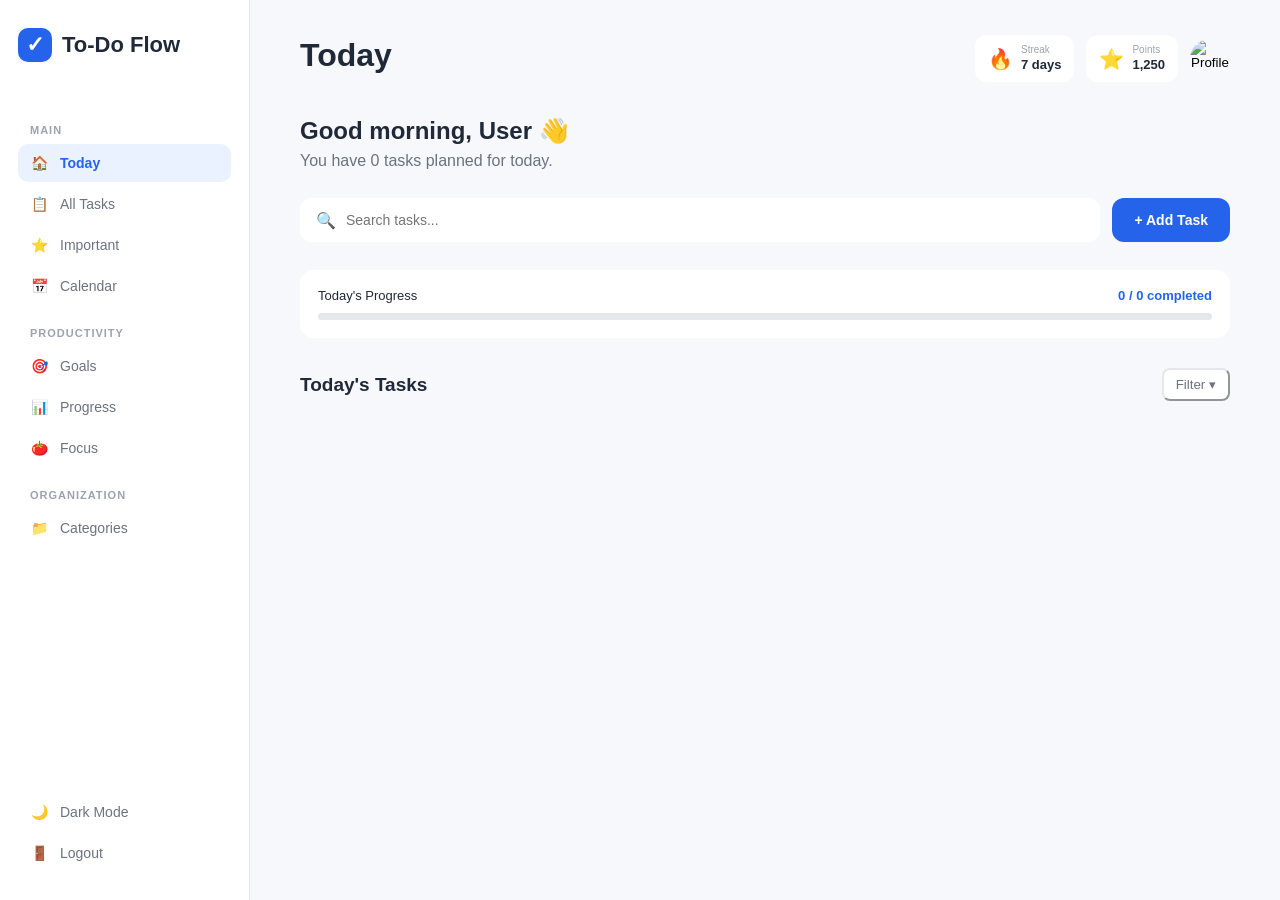
==== commit dc0c7be3: "added features" ====
--- a/dashboard/index.html
+++ b/dashboard/index.html
@@ -1,3 +1,5 @@
+<!--index.html-->
+
 <!DOCTYPE html>
 <html lang="en">
 
@@ -12,509 +14,282 @@
 
 <body>
 
-<div class="app">
-
-    <!-- ================= SIDEBAR ================= -->
-
-    <aside class="sidebar">
-
-        <div class="logo">
-            <span class="logo-icon">✓</span>
-            <span>To-Do Flow</span>
-        </div>
-
-        <nav class="navigation">
-
-            <p class="nav-title">MAIN</p>
-
-            <a href="#" class="nav-item active" data-page="today">
-                <span>🏠</span>
-                <span>Today</span>
-            </a>
-
-            <a href="#" class="nav-item" data-page="all-tasks">
-                <span>📋</span>
-                <span>All Tasks</span>
-            </a>
-
-            <a href="#" class="nav-item" data-page="important">
-                <span>⭐</span>
-                <span>Important</span>
-            </a>
-
-            <a href="#" class="nav-item" data-page="calendar">
-                <span>📅</span>
-                <span>Calendar</span>
-            </a>
-
-            <p class="nav-title">PRODUCTIVITY</p>
-
-            <a href="#" class="nav-item" data-page="goals">
-                <span>🎯</span>
-                <span>Goals</span>
-            </a>
-
-            <a href="#" class="nav-item" data-page="progress">
-                <span>📊</span>
-                <span>Progress</span>
-            </a>
-
-            <a href="#" class="nav-item" data-page="focus">
-                <span>🍅</span>
-                <span>Focus</span>
-            </a>
-
-            <p class="nav-title">ORGANIZATION</p>
-
-            <a href="#" class="nav-item" data-page="categories">
-                <span>📁</span>
-                <span>Categories</span>
-            </a>
-
-        </nav>
-
-        <div class="sidebar-bottom">
-
-            <button
-                id="themeToggle"
-                class="nav-item theme-toggle"
-                type="button"
-            >
-                <span id="themeIcon">🌙</span>
-                <span id="themeText">Dark Mode</span>
-            </button>
-
-            <button
-                id="logoutBtn"
-                class="logout-btn"
-                type="button"
-            >
-                <span>🚪</span>
-                <span>Logout</span>
-            </button>
-
-        </div>
-
-    </aside>
-
-
-    <!-- ================= MAIN ================= -->
-
-    <main class="main-content">
-
-        <header class="top-bar">
-
-            <div>
-                <h1 id="pageTitle">Today</h1>
-                <p id="currentDate"></p>
+    <div class="app">
+
+        <!-- ================= SIDEBAR ================= -->
+
+        <aside class="sidebar">
+
+            <div class="logo">
+                <span class="logo-icon">✓</span>
+                <span>To-Do Flow</span>
             </div>
 
-            <div class="top-actions">
-
-                <div class="stat-card">
-                    <span>🔥</span>
-
-                    <div>
-                        <small>Streak</small>
-                        <strong id="streakValue">0 days</strong>
+
+            <nav class="navigation">
+
+                <p class="nav-title">MAIN</p>
+
+                <a href="#" class="nav-item active">
+                    <span>🏠</span>
+                    <span>Today</span>
+                </a>
+
+                <a href="#" class="nav-item">
+                    <span>📋</span>
+                    <span>All Tasks</span>
+                </a>
+
+                <a href="#" class="nav-item">
+                    <span>⭐</span>
+                    <span>Important</span>
+                </a>
+
+                <a href="#" class="nav-item">
+                    <span>📅</span>
+                    <span>Calendar</span>
+                </a>
+
+
+                <p class="nav-title">PRODUCTIVITY</p>
+
+                <a href="#" class="nav-item">
+                    <span>🎯</span>
+                    <span>Goals</span>
+                </a>
+
+                <a href="#" class="nav-item">
+                    <span>📊</span>
+                    <span>Progress</span>
+                </a>
+
+                <a href="#" class="nav-item">
+                    <span>🍅</span>
+                    <span>Focus</span>
+                </a>
+
+
+                <p class="nav-title">ORGANIZATION</p>
+
+                <a href="#" class="nav-item">
+                    <span>📁</span>
+                    <span>Categories</span>
+                </a>
+
+            </nav>
+
+
+            <div class="sidebar-bottom">
+
+                <button
+    id="themeToggle"
+    class="nav-item theme-toggle"
+    type="button"
+>
+    <span id="themeIcon">🌙</span>
+    <span id="themeText">Dark Mode</span>
+</button>
+
+                <button id="logoutBtn" class="logout-btn">
+                    <span>🚪</span>
+                    <span>Logout</span>
+                </button>
+
+            </div>
+
+        </aside>
+
+
+        <!-- ================= MAIN CONTENT ================= -->
+
+        <main class="main-content">
+
+            <!-- TOP BAR -->
+
+            <header class="top-bar">
+
+                <div>
+                    <h1>Today</h1>
+                    <p id="currentDate"></p>
+                </div>
+
+
+                <div class="top-actions">
+
+                    <div class="stat-card">
+                        <span>🔥</span>
+
+                        <div>
+                            <small>Streak</small>
+                            <strong>7 days</strong>
+                        </div>
                     </div>
-                </div>
-
-                <div class="stat-card">
-                    <span>⭐</span>
-
-                    <div>
-                        <small>Points</small>
-                        <strong id="pointsValue">0</strong>
+
+
+                    <div class="stat-card">
+                        <span>⭐</span>
+
+                        <div>
+                            <small>Points</small>
+                            <strong>1,250</strong>
+                        </div>
                     </div>
-                </div>
-
-                <button
-                    class="profile-btn"
-                    type="button"
-                >
-                    <img
+
+
+                    <button class="profile-btn">
+                        <img
                         id="profileImage"
                         class="profile-avatar"
                         src=""
                         alt="Profile"
+                        >
+                    </button>
+
+                </div>
+
+            </header>
+
+
+            <!-- GREETING -->
+
+            <section class="greeting">
+
+                <h2>
+                    <span id="greetingText">Good morning</span>,
+                    <span id="userName">User</span> 👋
+                </h2>
+
+                <p id="taskCountText">You have 0 tasks planned for today.</p>
+
+            </section>
+
+
+            <!-- SEARCH + ADD TASK -->
+
+            <section class="task-controls">
+
+                <div class="search-box">
+
+                    <span>🔍</span>
+
+                    <input
+                        type="text"
+                        placeholder="Search tasks..."
+                        id="searchInput"
                     >
+
+                </div>
+
+
+                <button id="addTaskBtn" class="add-task-btn">
+
+                    <span>+</span>
+
+                    Add Task
+
                 </button>
 
+            </section>
+
+
+            <!-- PROGRESS -->
+
+            <section class="progress-section">
+
+                <div class="progress-header">
+                    
+                    <span>Today's Progress</span>
+                    
+                    <strong id="progressText">0 / 0 completed</strong>
+                
+                </div>
+
+
+                <div class="progress-bar">
+
+                    <div
+                    class="progress-fill"
+                    id="progressFill"
+                    ></div>
+
+                </div>
+
+            </section>
+
+
+
+            <!-- RECOMMENDATION -->
+
+            <section id="recommendation-section">
+
+                <!-- Active recommendation -->
+                <div id="rec-card" class="rec-card" style="display:none;">
+
+                    <div class="rec-header">
+                        <span class="rec-label">✨ What should I do now?</span>
+                    </div>
+
+                    <div class="rec-body">
+                        <h3 id="rec-title" class="rec-title"></h3>
+                        <p  id="rec-meta"  class="rec-meta"></p>
+                    </div>
+
+                    <div class="rec-footer">
+                        <button id="rec-start-btn" class="rec-start-btn" type="button">
+                            Start Task
+                        </button>
+                    </div>
+
+                </div>
+
+                <!-- All caught up -->
+                <div id="rec-empty" class="rec-empty" style="display:none;">
+                    🎉 You're all caught up!
+                </div>
+
+            </section>
+
+            <!-- TASKS -->
+
+            <section class="tasks-section">
+
+                <div class="section-header">
+
+                    <h2>Today's Tasks</h2>
+
+                    <button class="filter-btn">
+                        Filter ▾
+                    </button>
+
+                </div>
+
+
+                <div id="taskList" class="task-list">
+
+                </div>
+
+            </section>
+
+        </main>
+
+    </div>
+
+    <!-- ============================= -->
+<!-- ADD TASK MODAL -->
+<!-- ============================= -->
+
+<div id="taskModal" class="modal-overlay">
+
+    <div class="task-modal">
+
+        <div class="modal-header">
+
+            <div>
+                <h2 id="taskModalTitle">Create New Task</h2>
+                <p>Add something you want to accomplish.</p>
             </div>
 
-        </header>
-
-
-        <!-- ================= DASHBOARD HEADER ================= -->
-
-        <section class="greeting">
-
-            <h2>
-                <span id="greetingText">
-                    Good morning
-                </span>,
-                <span id="userName">
-                    User
-                </span>
-                👋
-            </h2>
-
-            <p id="taskCountText">
-                You have 0 tasks planned for today.
-            </p>
-
-        </section>
-
-
-        <!-- ================= SEARCH ================= -->
-
-        <section class="task-controls">
-
-            <div class="search-box">
-
-                <span>🔍</span>
-
-                <input
-                    id="searchInput"
-                    type="text"
-                    placeholder="Search tasks..."
-                >
-
-            </div>
-
-            <button
-                id="addTaskBtn"
-                class="add-task-btn"
-                type="button"
-            >
-                +
-                Add Task
-            </button>
-
-        </section>
-
-
-        <!-- ================= PROGRESS ================= -->
-
-        <section
-            class="progress-section"
-            id="dashboardProgress"
-        >
-
-            <div class="progress-header">
-
-                <span>Today's Progress</span>
-
-                <strong id="progressText">
-                    0 / 0 completed
-                </strong>
-
-            </div>
-
-            <div class="progress-bar">
-
-                <div
-                    id="progressFill"
-                    class="progress-fill"
-                ></div>
-
-            </div>
-
-        </section>
-
-
-        <!-- ==================================================
-             DYNAMIC CONTENT
-        ================================================== -->
-
-        <section id="pageContent">
-
-            <!-- TODAY / TASK VIEW -->
-
-            <div id="taskView">
-
-                <div class="section-header">
-
-                    <h2 id="taskSectionTitle">
-                        Today's Tasks
-                    </h2>
-
-                    <button
-                        id="filterBtn"
-                        class="filter-btn"
-                        type="button"
-                    >
-                        Filter: All
-                    </button>
-
-                </div>
-
-                <div
-                    id="taskList"
-                    class="task-list"
-                ></div>
-
-            </div>
-
-
-            <!-- CALENDAR -->
-
-            <div
-                id="calendarView"
-                class="page-view"
-                hidden
-            >
-
-                <div class="view-header">
-
-                    <div>
-                        <h2>Calendar</h2>
-                        <p>View your tasks by date.</p>
-                    </div>
-
-                    <div class="calendar-controls">
-
-                        <button
-                            id="prevMonthBtn"
-                            type="button"
-                        >
-                            ‹
-                        </button>
-
-                        <strong id="calendarMonth">
-                            Month
-                        </strong>
-
-                        <button
-                            id="nextMonthBtn"
-                            type="button"
-                        >
-                            ›
-                        </button>
-
-                    </div>
-
-                </div>
-
-                <div
-                    id="calendarGrid"
-                    class="calendar-grid"
-                ></div>
-
-                <div
-                    id="calendarTasks"
-                    class="calendar-tasks"
-                ></div>
-
-            </div>
-
-
-            <!-- GOALS -->
-
-            <div
-                id="goalsView"
-                class="page-view"
-                hidden
-            >
-
-                <div class="view-header">
-
-                    <div>
-                        <h2>Goals</h2>
-                        <p>Set goals and track your progress.</p>
-                    </div>
-
-                    <button
-                        id="addGoalBtn"
-                        class="primary-btn"
-                        type="button"
-                    >
-                        + Add Goal
-                    </button>
-
-                </div>
-
-                <div
-                    id="goalList"
-                    class="goal-list"
-                ></div>
-
-            </div>
-
-
-            <!-- PROGRESS VIEW -->
-
-            <div
-                id="progressView"
-                class="page-view"
-                hidden
-            >
-
-                <div class="view-header">
-
-                    <div>
-                        <h2>Progress</h2>
-                        <p>Your productivity overview.</p>
-                    </div>
-
-                </div>
-
-                <div
-                    id="statisticsContainer"
-                    class="statistics-grid"
-                ></div>
-
-                <div
-                    id="categoryProgress"
-                    class="category-progress"
-                ></div>
-
-            </div>
-
-
-            <!-- FOCUS -->
-
-            <div
-                id="focusView"
-                class="page-view"
-                hidden
-            >
-
-                <div class="focus-container">
-
-                    <h2>Focus Mode</h2>
-
-                    <p>
-                        Work for 25 minutes, then take a break.
-                    </p>
-
-                    <div
-                        id="timerDisplay"
-                        class="timer-display"
-                    >
-                        25:00
-                    </div>
-
-                    <div class="focus-mode-label">
-                        <span id="focusMode">
-                            Focus Time
-                        </span>
-                    </div>
-
-                    <div class="focus-buttons">
-
-                        <button
-                            id="startTimerBtn"
-                            class="primary-btn"
-                            type="button"
-                        >
-                            ▶ Start
-                        </button>
-
-                        <button
-                            id="pauseTimerBtn"
-                            class="secondary-btn"
-                            type="button"
-                        >
-                            ⏸ Pause
-                        </button>
-
-                        <button
-                            id="resetTimerBtn"
-                            class="secondary-btn"
-                            type="button"
-                        >
-                            ↻ Reset
-                        </button>
-
-                    </div>
-
-                </div>
-
-            </div>
-
-
-            <!-- CATEGORIES -->
-
-            <div
-                id="categoriesView"
-                class="page-view"
-                hidden
-            >
-
-                <div class="view-header">
-
-                    <div>
-                        <h2>Categories</h2>
-                        <p>Organize your tasks.</p>
-                    </div>
-
-                </div>
-
-                <div class="category-create">
-
-                    <input
-                        id="newCategoryInput"
-                        type="text"
-                        placeholder="New category name..."
-                    >
-
-                    <button
-                        id="addCategoryBtn"
-                        class="primary-btn"
-                        type="button"
-                    >
-                        + Add Category
-                    </button>
-
-                </div>
-
-                <div
-                    id="categoryList"
-                    class="category-list"
-                ></div>
-
-            </div>
-
-        </section>
-
-    </main>
-
-</div>
-
-
-<!-- =========================================================
-     TASK MODAL
-========================================================= -->
-
-<div
-    id="taskModal"
-    class="modal-overlay"
-    hidden
->
-
-    <div class="task-modal">
-
-        <div class="modal-header">
-
-            <div>
-
-                <h2 id="taskModalTitle">
-                    Create New Task
-                </h2>
-
-                <p>
-                    Add something you want to accomplish.
-                </p>
-
-            </div>
-
-            <button
-                id="closeModalBtn"
-                class="close-modal-btn"
-                type="button"
-            >
+            <button id="closeModalBtn" class="close-modal-btn">
                 ×
             </button>
 
@@ -523,15 +298,17 @@
 
         <form id="taskForm">
 
+            <!-- Task Title -->
+
             <div class="form-group">
 
-                <label>
+                <label for="taskTitle">
                     Task title
                 </label>
 
                 <input
+                    type="text"
                     id="taskTitle"
-                    type="text"
                     placeholder="What do you need to do?"
                     required
                 >
@@ -539,9 +316,11 @@
             </div>
 
 
+            <!-- Description -->
+
             <div class="form-group">
 
-                <label>
+                <label for="taskDescription">
                     Description
                 </label>
 
@@ -554,22 +333,42 @@
             </div>
 
 
+            <!-- Category + Priority -->
+
             <div class="form-row">
 
                 <div class="form-group">
 
-                    <label>
+                    <label for="taskCategory">
                         Category
                     </label>
 
-                    <select id="taskCategory"></select>
+                    <select id="taskCategory">
+
+                        <option value="personal">
+                            👤 Personal
+                        </option>
+
+                        <option value="work">
+                            💼 Work
+                        </option>
+
+                        <option value="study">
+                            📚 Study
+                        </option>
+
+                        <option value="fitness">
+                            🏋️ Fitness
+                        </option>
+
+                    </select>
 
                 </div>
 
 
                 <div class="form-group">
 
-                    <label>
+                    <label for="taskPriority">
                         Priority
                     </label>
 
@@ -579,10 +378,7 @@
                             🟢 Low
                         </option>
 
-                        <option
-                            value="medium"
-                            selected
-                        >
+                        <option value="medium" selected>
                             🟡 Medium
                         </option>
 
@@ -594,155 +390,183 @@
 
                 </div>
 
-            </div>
-
-
-            <div class="form-row">
-
                 <div class="form-group">
-
-                    <label>
+                    
+                    <label for="taskDueDate">
                         Due Date
                     </label>
-
+                    
                     <input
-                        id="taskDueDate"
-                        type="date"
+                    type="date"
+                    id="taskDueDate"
                     >
-
+                
                 </div>
 
                 <div class="form-group">
-
-                    <label>
+                    
+                    <label for="taskDueTime">
                         Due Time
                     </label>
-
+                    
                     <input
-                        id="taskDueTime"
-                        type="time"
+                    type="time"
+                    id="taskDueTime"
                     >
 
                 </div>
 
+                <div class="form-group">
+
+    <label for="taskReminder">
+        Reminder
+    </label>
+
+    <select id="taskReminder">
+
+        <option value="none">
+            No reminder
+        </option>
+
+        <option value="5">
+            5 minutes before
+        </option>
+
+        <option value="15">
+            15 minutes before
+        </option>
+
+        <option value="30">
+            30 minutes before
+        </option>
+
+        <option value="60">
+            1 hour before
+        </option>
+
+        <option value="120">
+            2 hours before
+        </option>
+
+        <option value="1440">
+            1 day before
+        </option>
+
+    </select>
+
+    <p id="reminderNote" class="field-note" style="display:none;"></p>
+
+</div>
+
+<div class="form-group">
+
+    <label for="taskEffort">
+        Estimated Effort
+    </label>
+
+    <select id="taskEffort">
+
+        <option value="15">
+            15 minutes
+        </option>
+
+        <option value="30" selected>
+            30 minutes
+        </option>
+
+        <option value="60">
+            1 hour
+        </option>
+
+        <option value="120">
+            2 hours
+        </option>
+
+        <option value="180+">
+            3+ hours
+        </option>
+
+    </select>
+
+</div>
+
+<div class="form-group">
+
+    <label for="taskRepeat">
+        Repeat
+    </label>
+
+    <select id="taskRepeat">
+
+        <option value="none">
+            Does not repeat
+        </option>
+
+        <option value="daily">
+            Every day
+        </option>
+
+        <option value="weekly">
+            Every week
+        </option>
+
+        <option value="monthly">
+            Every month
+        </option>
+
+        <option value="custom">
+            Custom
+        </option>
+
+    </select>
+
+</div>
+
+<div class="form-group">
+
+    <label>
+        Subtasks
+    </label>
+
+    <div id="subtaskInputContainer">
+
+        <div class="subtask-input">
+
+            <input
+                type="text"
+                class="subtask-title"
+                placeholder="Add a subtask..."
+            >
+
+            <button
+                type="button"
+                id="addSubtaskBtn"
+            >
+                + Add Subtask
+            </button>
+
+        </div>
+
+    </div>
+
+</div>
+
             </div>
 
 
-            <div class="form-row">
-
-                <div class="form-group">
-
-                    <label>
-                        Reminder
-                    </label>
-
-                    <select id="taskReminder">
-
-                        <option value="none">
-                            No reminder
-                        </option>
-
-                        <option value="5">
-                            5 minutes before
-                        </option>
-
-                        <option value="15">
-                            15 minutes before
-                        </option>
-
-                        <option value="30">
-                            30 minutes before
-                        </option>
-
-                        <option value="60">
-                            1 hour before
-                        </option>
-
-                        <option value="1440">
-                            1 day before
-                        </option>
-
-                    </select>
-
-                </div>
-
-
-                <div class="form-group">
-
-                    <label>
-                        Repeat
-                    </label>
-
-                    <select id="taskRepeat">
-
-                        <option value="none">
-                            Does not repeat
-                        </option>
-
-                        <option value="daily">
-                            Every day
-                        </option>
-
-                        <option value="weekly">
-                            Every week
-                        </option>
-
-                        <option value="monthly">
-                            Every month
-                        </option>
-
-                    </select>
-
-                </div>
-
-            </div>
-
-
-            <div class="form-group">
-
-                <label>
-                    Subtasks
-                </label>
-
-                <div id="subtaskInputContainer">
-
-                    <div class="subtask-input">
-
-                        <input
-                            class="subtask-title"
-                            type="text"
-                            placeholder="Add a subtask..."
-                        >
-
-                        <button
-                            id="addSubtaskBtn"
-                            type="button"
-                        >
-                            + Add
-                        </button>
-
-                    </div>
-
-                </div>
-
-            </div>
-
+            <!-- Modal Buttons -->
 
             <div class="modal-actions">
 
                 <button
+                    type="button"
                     id="cancelTaskBtn"
                     class="cancel-btn"
-                    type="button"
                 >
                     Cancel
                 </button>
 
-                <button
-                    id="taskSubmitBtn"
-                    class="create-task-btn"
-                    type="submit"
-                >
+                <button type="submit" id="taskSubmitBtn">
                     Create Task
                 </button>
 
@@ -755,108 +579,79 @@
 </div>
 
 
-<!-- =========================================================
-     GOAL MODAL
-========================================================= -->
-
-<div
-    id="goalModal"
-    class="modal-overlay"
-    hidden
->
-
-    <div class="task-modal">
-
-        <div class="modal-header">
-
-            <div>
-
-                <h2>
-                    Create Goal
-                </h2>
-
-                <p>
-                    What do you want to achieve?
-                </p>
-
-            </div>
-
-            <button
-                id="closeGoalModalBtn"
-                class="close-modal-btn"
-                type="button"
-            >
-                ×
-            </button>
-
+    <script type="module" src="dashboard.js"></script>
+
+<!-- ============================= -->
+<!-- FOCUS MODE OVERLAY            -->
+<!-- ============================= -->
+
+<div id="focus-overlay" class="focus-overlay" role="dialog"
+     aria-modal="true" aria-labelledby="focus-task-title" style="display:none;">
+
+    <!-- Top-right exit button -->
+    <button id="focus-exit-btn" class="focus-exit-btn" type="button"
+            aria-label="Exit Focus Mode">✕ Exit</button>
+
+    <!-- Central card -->
+    <div class="focus-card">
+
+        <!-- Task metadata badges -->
+        <div class="focus-meta">
+            <span id="focus-category-badge" class="focus-badge focus-badge--category"></span>
+            <span id="focus-priority-badge" class="focus-badge focus-badge--priority"></span>
+            <span id="focus-effort-badge"   class="focus-badge focus-badge--effort"></span>
         </div>
 
-
-        <form id="goalForm">
-
-            <div class="form-group">
-
-                <label>
-                    Goal name
-                </label>
-
-                <input
-                    id="goalTitle"
-                    type="text"
-                    placeholder="Example: Complete Python course"
-                    required
-                >
-
-            </div>
-
-
-            <div class="form-group">
-
-                <label>
-                    Target
-                </label>
-
-                <input
-                    id="goalTarget"
-                    type="number"
-                    min="1"
-                    value="1"
-                    required
-                >
-
-            </div>
-
-
-            <div class="modal-actions">
-
-                <button
-                    id="cancelGoalBtn"
-                    class="cancel-btn"
-                    type="button"
-                >
-                    Cancel
-                </button>
-
-                <button
-                    class="create-task-btn"
-                    type="submit"
-                >
-                    Create Goal
-                </button>
-
-            </div>
-
-        </form>
+        <h2 id="focus-task-title" class="focus-task-title"></h2>
+        <p  id="focus-task-due"   class="focus-task-due"   style="display:none;"></p>
+
+        <!-- SVG circular timer -->
+        <div class="focus-timer-ring" role="timer" aria-live="polite"
+             aria-label="Focus timer">
+            <svg viewBox="0 0 120 120" class="focus-ring-svg" aria-hidden="true">
+                <circle class="focus-ring-track" cx="60" cy="60" r="54"/>
+                <circle id="focus-ring-progress" class="focus-ring-progress"
+                        cx="60" cy="60" r="54"/>
+            </svg>
+            <span id="focus-timer-display" class="focus-timer-display">25:00</span>
+        </div>
+
+        <!-- Duration chips -->
+        <div class="focus-duration-chips" role="group" aria-label="Session duration">
+            <button class="focus-chip" data-minutes="15"  type="button">15 min</button>
+            <button class="focus-chip" data-minutes="30"  type="button">30 min</button>
+            <button class="focus-chip" data-minutes="60"  type="button">60 min</button>
+            <button class="focus-chip" data-minutes="120" type="button">120 min</button>
+            <button class="focus-chip" data-minutes="90"  type="button">180+ min</button>
+        </div>
+
+        <!-- Timer expired banner (hidden until 00:00) -->
+        <div id="focus-done-banner" class="focus-done-banner" role="alert"
+             aria-live="assertive" style="display:none;">
+            ⏰ Time's up! Great work.
+        </div>
+
+        <!-- Subtasks (collapsible) -->
+        <details id="focus-subtasks-details" class="focus-subtasks-details"
+                 style="display:none;">
+            <summary class="focus-subtasks-summary">
+                Subtasks <span id="focus-subtasks-count" class="focus-subtasks-count"></span>
+            </summary>
+            <div id="focus-subtasks-list" class="focus-subtasks-list"></div>
+        </details>
+
+        <!-- Bottom controls -->
+        <div class="focus-controls">
+            <button id="focus-pause-btn"    class="focus-btn focus-btn--secondary"
+                    type="button">Pause</button>
+            <button id="focus-complete-btn" class="focus-btn focus-btn--primary"
+                    type="button">Complete Task</button>
+        </div>
 
     </div>
 
 </div>
 
-
-<script
-    type="module"
-    src="dashboard.js"
-></script>
-
 </body>
+
 </html>
--- a/dashboard/dashboard.css
+++ b/dashboard/dashboard.css
@@ -1,6 +1,4 @@
-/* =========================================================
-   TO-DO FLOW
-========================================================= */
+/* dashboard.css */
 
 * {
     margin: 0;
@@ -8,9 +6,11 @@
     box-sizing: border-box;
 }
 
+/* ======================================
+   THEME VARIABLES
+====================================== */
 
 :root {
-
     --bg-main: #f6f8fc;
     --bg-surface: #ffffff;
     --bg-soft: #f8fafc;
@@ -28,10 +28,16 @@
 
     --danger: #dc2626;
 
+    --modal-overlay: rgba(15, 23, 42, 0.45);
+
     --shadow:
-        0 20px 50px rgba(0,0,0,0.15);
-}
-
+        0 20px 50px rgba(0, 0, 0, 0.15);
+}
+
+
+/* ======================================
+   DARK THEME
+====================================== */
 
 [data-theme="dark"] {
 
@@ -52,1951 +58,560 @@
 
     --danger: #f87171;
 
+    --modal-overlay: rgba(0, 0, 0, 0.65);
+
     --shadow:
-        0 20px 50px rgba(0,0,0,0.45);
+        0 20px 50px rgba(0, 0, 0, 0.45);
 }
 
 
 body {
-
-    font-family:
-        Arial,
-        sans-serif;
-
-    background:
-        var(--bg-main);
-
-    color:
-        var(--text-main);
+    font-family: Arial, sans-serif;
+    background: var(--bg-main);
+    color: var(--text-main);
 
     transition:
-        background .2s,
-        color .2s;
-}
-
-
-button,
-input,
-textarea,
-select {
-
-    font-family:
-        inherit;
+        background 0.2s ease,
+        color 0.2s ease;
 }
 
 
 button {
-
-    cursor:
-        pointer;
-}
-
-
-/* =========================================================
-   APP
-========================================================= */
+    font-family: inherit;
+    cursor: pointer;
+}
+
+.form-group {
+    margin-bottom: 18px;
+}
+
 
 .app {
-
-    display:
-        flex;
-
-    min-height:
-        100vh;
-}
-
-
-/* =========================================================
-   SIDEBAR
-========================================================= */
+    display: flex;
+    min-height: 100vh;
+}
+
+
+/* ================= SIDEBAR ================= */
 
 .sidebar {
-
-    width:
-        250px;
-
-    min-height:
-        100vh;
-
-    background:
-        var(--bg-surface);
-
-    border-right:
-        1px solid var(--border);
-
-    padding:
-        28px 18px;
-
-    display:
-        flex;
-
-    flex-direction:
-        column;
+    width: 250px;
+    min-height: 100vh;
+
+   background: var(--bg-surface);
+border-right: 1px solid var(--border);
+
+    display: flex;
+    flex-direction: column;
+
+    padding: 28px 18px;
 }
 
 
 .logo {
-
-    display:
-        flex;
-
-    align-items:
-        center;
-
-    gap:
-        10px;
-
-    font-size:
-        22px;
-
-    font-weight:
-        700;
-
-    margin-bottom:
-        40px;
+    display: flex;
+    align-items: center;
+    gap: 10px;
+
+    font-size: 22px;
+    font-weight: 700;
+
+    margin-bottom: 40px;
 }
 
 
 .logo-icon {
-
-    width:
-        34px;
-
-    height:
-        34px;
-
-    border-radius:
-        10px;
-
-    background:
-        var(--accent);
-
-    color:
-        white;
-
-    display:
-        flex;
-
-    align-items:
-        center;
-
-    justify-content:
-        center;
+    width: 34px;
+    height: 34px;
+
+    background: #2563eb;
+    color: white;
+
+    border-radius: 10px;
+
+    display: flex;
+    align-items: center;
+    justify-content: center;
 }
 
 
 .nav-title {
-
-    font-size:
-        11px;
-
-    font-weight:
-        700;
-
-    color:
-        var(--text-muted);
-
-    margin:
-        22px 12px 8px;
-
-    letter-spacing:
-        1px;
+    font-size: 11px;
+    font-weight: 700;
+
+    color: #9ca3af;
+
+    margin: 22px 12px 8px;
+
+    letter-spacing: 1px;
 }
 
 
 .nav-item {
-
-    display:
-        flex;
-
-    align-items:
-        center;
-
-    gap:
-        12px;
-
-    padding:
-        11px 13px;
-
-    margin:
-        3px 0;
-
-    border-radius:
-        10px;
-
-    text-decoration:
-        none;
-
-    border:
-        none;
-
-    background:
-        transparent;
-
-    width:
-        100%;
-
-    color:
-        var(--text-secondary);
-
-    font-size:
-        14px;
-
-    text-align:
-        left;
-
-    transition:
-        .2s;
-}
-
-
-.nav-item:hover {
-
-    background:
-        var(--bg-hover);
-
-    color:
-        var(--accent);
+    display: flex;
+    align-items: center;
+    gap: 12px;
+
+    padding: 11px 13px;
+
+    margin: 3px 0;
+
+    border-radius: 10px;
+
+    text-decoration: none;
+
+    color: var(--text-secondary);
+
+    font-size: 14px;
+
+    transition: 0.2s;
 }
 
 
 .nav-item.active {
-
-    background:
-        var(--accent-soft);
-
-    color:
-        var(--accent);
-
-    font-weight:
-        600;
-}
+    background: var(--accent-soft);
+    color: var(--accent);
+    font-weight: 600;
+}
+
 
 
 .sidebar-bottom {
-
-    margin-top:
-        auto;
+    margin-top: auto;
 }
 
 
 .logout-btn {
-
-    width:
-        100%;
-
-    border:
-        none;
-
-    background:
-        transparent;
-
-    color:
-        var(--text-secondary);
-
-    display:
-        flex;
-
-    align-items:
-        center;
-
-    gap:
-        12px;
-
-    padding:
-        11px 13px;
-
-    border-radius:
-        10px;
-
-    font-size:
-        14px;
-
-    text-align:
-        left;
+    width: 100%;
+
+    border: none;
+
+    background: transparent;
+
+    color: #6b7280;
+
+    display: flex;
+    align-items: center;
+
+    gap: 12px;
+
+    padding: 11px 13px;
+
+    border-radius: 10px;
+
+    font-size: 14px;
+
+    text-align: left;
 }
 
 
 .logout-btn:hover {
-
-    background:
-        #fff1f1;
-
-    color:
-        var(--danger);
-}
-
-
-/* =========================================================
-   MAIN
-========================================================= */
+    background: #fff1f1;
+    color: #dc2626;
+}
+
+
+/* ================= MAIN ================= */
 
 .main-content {
-
-    flex:
-        1;
-
-    max-width:
-        1250px;
-
-    margin:
-        0 auto;
-
-    padding:
-        35px 50px;
+    flex: 1;
+
+    max-width: 1200px;
+
+    margin: 0 auto;
+
+    padding: 35px 50px;
 }
 
 
 .top-bar {
-
-    display:
-        flex;
-
-    justify-content:
-        space-between;
-
-    align-items:
-        center;
-
-    margin-bottom:
-        30px;
+    display: flex;
+
+    justify-content: space-between;
+
+    align-items: center;
+
+    margin-bottom: 35px;
 }
 
 
 .top-bar h1 {
-
-    font-size:
-        32px;
-
-    margin-bottom:
-        5px;
+    font-size: 32px;
+
+    margin-bottom: 6px;
 }
 
 
 .top-bar p {
-
-    color:
-        var(--text-muted);
-
-    font-size:
-        14px;
+    color: #9ca3af;
+
+    font-size: 14px;
 }
 
 
 .top-actions {
-
-    display:
-        flex;
-
-    align-items:
-        center;
-
-    gap:
-        12px;
+    display: flex;
+
+    align-items: center;
+
+    gap: 12px;
 }
 
 
 .stat-card {
-
-    background:
-        var(--bg-surface);
-
-    border:
-        1px solid var(--border);
-
-    border-radius:
-        12px;
-
-    padding:
-        9px 13px;
-
-    display:
-        flex;
-
-    align-items:
-        center;
-
-    gap:
-        8px;
+    background: var(--bg-surface);
+
+    border-color: var(--border);
+
+    border-radius: 12px;
+
+    padding: 9px 13px;
+
+    display: flex;
+
+    align-items: center;
+
+    gap: 8px;
+}
+
+
+.stat-card span {
+    font-size: 20px;
 }
 
 
 .stat-card small {
-
-    display:
-        block;
-
-    color:
-        var(--text-muted);
-
-    font-size:
-        10px;
+    display: block;
+
+    color: #9ca3af;
+
+    font-size: 10px;
 }
 
 
 .stat-card strong {
-
-    font-size:
-        13px;
+    font-size: 13px;
 }
 
 
 .profile-btn {
-
-    border:
-        none;
-
-    background:
-        transparent;
+    border: none;
+
+    background: transparent;
 }
 
 
 .profile-avatar {
-
-    width:
-        40px;
-
-    height:
-        40px;
-
-    border-radius:
-        50%;
-
-    object-fit:
-        cover;
-}
-
-
-/* =========================================================
-   GREETING
-========================================================= */
+    width: 40px;
+    height: 40px;
+
+    border-radius: 50%;
+
+    object-fit: cover;
+
+    display: block;
+}
+
+
+/* ================= GREETING ================= */
 
 .greeting {
-
-    margin-bottom:
-        25px;
+    margin-bottom: 28px;
 }
 
 
 .greeting h2 {
-
-    font-size:
-        24px;
-
-    margin-bottom:
-        7px;
+    font-size: 24px;
+
+    margin-bottom: 7px;
 }
 
 
 .greeting p {
-
-    color:
-        var(--text-secondary);
-}
-
-
-/* =========================================================
-   CONTROLS
-========================================================= */
+    color: #6b7280;
+}
+
+
+/* ================= CONTROLS ================= */
 
 .task-controls {
-
-    display:
-        flex;
-
-    gap:
-        12px;
-
-    margin-bottom:
-        25px;
+    display: flex;
+
+    gap: 12px;
+
+    margin-bottom: 28px;
 }
 
 
 .search-box {
-
-    flex:
-        1;
-
-    background:
-        var(--bg-surface);
-
-    border:
-        1px solid var(--border);
-
-    border-radius:
-        12px;
-
-    padding:
-        0 16px;
-
-    display:
-        flex;
-
-    align-items:
-        center;
-
-    gap:
-        10px;
+    flex: 1;
+
+    background: var(--bg-surface);
+
+    border-color: var(--border);
+
+    border-radius: 12px;
+
+    padding: 0 16px;
+
+    display: flex;
+
+    align-items: center;
+
+    gap: 10px;
 }
 
 
 .search-box input {
-
-    width:
-        100%;
-
-    border:
-        none;
-
-    outline:
-        none;
-
-    background:
-        transparent;
-
-    color:
-        var(--text-main);
-
-    padding:
-        14px 0;
-}
-
-
-.add-task-btn,
-.primary-btn {
-
-    border:
-        none;
-
-    background:
-        var(--accent);
-
-    color:
-        white;
-
-    padding:
-        0 22px;
-
-    border-radius:
-        10px;
-
-    font-weight:
-        600;
-}
-
-
-.add-task-btn:hover,
-.primary-btn:hover {
-
-    background:
-        var(--accent-hover);
-}
-
-
-/* =========================================================
-   PROGRESS
-========================================================= */
+    width: 100%;
+
+    border: none;
+
+    outline: none;
+
+    padding: 14px 0;
+
+    font-size: 14px;
+}
+
+
+.add-task-btn {
+    border: none;
+
+    background: #2563eb;
+
+    color: white;
+
+    padding: 0 22px;
+
+    border-radius: 12px;
+
+    font-size: 14px;
+
+    font-weight: 600;
+}
+
+
+.add-task-btn:hover {
+    background: #1d4ed8;
+}
+
+
+/* ================= PROGRESS ================= */
 
 .progress-section {
-
-    background:
-        var(--bg-surface);
-
-    border:
-        1px solid var(--border);
-
-    padding:
-        18px;
-
-    border-radius:
-        14px;
-
-    margin-bottom:
-        30px;
+    background: var(--bg-surface);
+
+    border-color: var(--border);
+
+    padding: 18px;
+
+    border-radius: 14px;
+
+    margin-bottom: 30px;
 }
 
 
 .progress-header {
-
-    display:
-        flex;
-
-    justify-content:
-        space-between;
-
-    font-size:
-        13px;
-
-    margin-bottom:
-        10px;
+    display: flex;
+
+    justify-content: space-between;
+
+    font-size: 13px;
+
+    margin-bottom: 10px;
 }
 
 
 .progress-header strong {
-
-    color:
-        var(--accent);
+    color: #2563eb;
 }
 
 
 .progress-bar {
-
-    height:
-        7px;
-
-    background:
-        var(--border);
-
-    border-radius:
-        10px;
-
-    overflow:
-        hidden;
+    height: 7px;
+
+    background: #e5e7eb;
+
+    border-radius: 10px;
+
+    overflow: hidden;
 }
 
 
 .progress-fill {
-
-    height:
-        100%;
-
-    width:
-        0%;
-
-    background:
-        var(--accent);
-
-    transition:
-        width .3s;
-}
-
-
-/* =========================================================
-   SECTION
-========================================================= */
-
-.section-header,
-.view-header {
-
-    display:
-        flex;
-
-    justify-content:
-        space-between;
-
-    align-items:
-        center;
-
-    margin-bottom:
-        15px;
-}
-
-
-.section-header h2,
-.view-header h2 {
-
-    font-size:
-        20px;
-}
-
-
-.view-header p {
-
-    color:
-        var(--text-secondary);
-
-    margin-top:
-        5px;
-
-    font-size:
-        13px;
+    height: 100%;
+
+    width: 0%;
+
+    background: #2563eb;
+
+    transition: width 0.3s ease;
+}
+
+
+/* ================= TASKS ================= */
+
+.section-header {
+    display: flex;
+
+    justify-content: space-between;
+
+    align-items: center;
+
+    margin-bottom: 15px;
+}
+
+
+.section-header h2 {
+    font-size: 19px;
 }
 
 
 .filter-btn {
-
-    border:
-        1px solid var(--border);
-
-    background:
-        var(--bg-surface);
-
-    color:
-        var(--text-secondary);
-
-    border-radius:
-        8px;
-
-    padding:
-        8px 12px;
-}
-
-
-/* =========================================================
-   TASKS
-========================================================= */
+    border-color: var(--border);
+
+    background: var(--bg-surface);
+
+    border-radius: 8px;
+
+    padding: 7px 12px;
+
+    color: #6b7280;
+}
+
 
 .task-list {
-
-    display:
-        flex;
-
-    flex-direction:
-        column;
-
-    gap:
-        10px;
+    display: flex;
+
+    flex-direction: column;
+
+    gap: 10px;
 }
 
 
 .task-card {
-
-    background:
-        var(--bg-surface);
-
-    border:
-        1px solid var(--border);
-
-    border-radius:
-        14px;
-
-    padding:
-        18px;
-
-    transition:
-        .2s;
+    background: var(--bg-surface);
+
+    border-color: var(--border);
+
+    border-radius: 14px;
+
+    padding: 18px;
+
+    display: flex;
+
+    align-items: flex-start;
+
+    gap: 15px;
+
+    transition: 0.2s;
 }
 
 
 .task-card:hover {
-
-    border-color:
-        #bfdbfe;
-
-    transform:
-        translateY(-1px);
-}
-
-
-.task-main-row {
-
-    display:
-        flex;
-
-    align-items:
-        flex-start;
-
-    gap:
-        15px;
-}
-
-
-.task-check {
-
-    padding-top:
-        3px;
+    border-color: #bfdbfe;
+
+    transform: translateY(-1px);
 }
 
 
 .task-check input {
-
-    width:
-        18px;
-
-    height:
-        18px;
+    width: 18px;
+    height: 18px;
+
+    cursor: pointer;
+
+    margin-top: 3px;
 }
 
 
 .task-info {
-
-    flex:
-        1;
-
-    min-width:
-        0;
+    flex: 1;
 }
 
 
 .task-info h3 {
-
-    font-size:
-        15px;
-
-    margin-bottom:
-        5px;
+    font-size: 15px;
+
+    margin-bottom: 5px;
 }
 
 
 .task-info p {
-
-    color:
-        var(--text-secondary);
-
-    font-size:
-        13px;
-
-    margin-bottom:
-        10px;
+    color: #9ca3af;
+
+    font-size: 13px;
+
+    margin-bottom: 10px;
 }
 
 
 .task-meta {
-
-    display:
-        flex;
-
-    flex-wrap:
-        wrap;
-
-    gap:
-        7px;
+    display: flex;
+
+    gap: 8px;
+
+    flex-wrap: wrap;
 }
 
 
 .task-meta span {
-
-    background:
-        var(--bg-soft);
-
-    color:
-        var(--text-secondary);
-
-    border:
-        1px solid var(--border);
-
-    border-radius:
-        6px;
-
-    padding:
-        4px 7px;
-
-    font-size:
-        11px;
+    background: #f3f4f6;
+
+    color: #6b7280;
+
+    border-radius: 6px;
+
+    padding: 4px 7px;
+
+    font-size: 11px;
 }
 
 
 .task-actions {
-
-    display:
-        flex;
-
-    gap:
-        4px;
-
-    margin-left:
-        auto;
+    display: flex;
+
+    gap: 5px;
 }
 
 
 .task-actions button {
-
-    border:
-        none;
-
-    background:
-        transparent;
-
-    font-size:
-        18px;
-
-    padding:
-        5px;
+    border: none;
+
+    background: transparent;
+
+    font-size: 20px;
+
+    color: #9ca3af;
 }
 
 
 .task-actions button:hover {
-
-    color:
-        var(--accent);
-}
-
-
-.star-task-btn.important {
-
-    color:
-        #f5b942;
+    color: #2563eb;
 }
 
 
 .completed .task-info h3 {
-
-    text-decoration:
-        line-through;
-
-    color:
-        var(--text-muted);
+    text-decoration: line-through;
+
+    color: #9ca3af;
 }
 
 
 .completed .task-info p {
-
-    text-decoration:
-        line-through;
-}
-
-
-/* =========================================================
-   SUBTASKS
-========================================================= */
-
-.subtask-section {
-
-    margin-top:
-        15px;
-
-    padding:
-        14px;
-
-    background:
-        var(--bg-soft);
-
-    border:
-        1px solid var(--border);
-
-    border-radius:
-        10px;
-}
-
-
-.subtask-header {
-
-    display:
-        flex;
-
-    justify-content:
-        space-between;
-
-    margin-bottom:
-        10px;
-
-    font-size:
-        13px;
-}
-
-
-.task-subtask {
-
-    display:
-        flex;
-
-    align-items:
-        center;
-
-    gap:
-        9px;
-
-    padding:
-        8px;
-
-    border-radius:
-        7px;
-
-    background:
-        var(--bg-surface);
-
-    margin-bottom:
-        5px;
-
-    font-size:
-        13px;
-}
-
-
-.task-subtask.completed {
-
-    opacity:
-        .6;
-
-    text-decoration:
-        line-through;
-}
-
-
-/* =========================================================
-   PAGE VIEWS
-========================================================= */
-
-.page-view {
-
-    width:
-        100%;
-}
-
-
-.empty-state {
-
-    text-align:
-        center;
-
-    padding:
-        60px 20px;
-
-    color:
-        var(--text-secondary);
-}
-
-
-.empty-state div {
-
-    font-size:
-        35px;
-
-    margin-bottom:
-        10px;
-}
-
-
-.empty-state h3 {
-
-    margin-bottom:
-        5px;
-
-    color:
-        var(--text-main);
-}
-
-
-/* =========================================================
-   CALENDAR
-========================================================= */
-
-.calendar-controls {
-
-    display:
-        flex;
-
-    align-items:
-        center;
-
-    gap:
-        12px;
-}
-
-
-.calendar-controls button {
-
-    width:
-        35px;
-
-    height:
-        35px;
-
-    border:
-        1px solid var(--border);
-
-    background:
-        var(--bg-surface);
-
-    color:
-        var(--text-main);
-
-    border-radius:
-        8px;
-
-    font-size:
-        20px;
-}
-
-
-.calendar-grid {
-
-    display:
-        grid;
-
-    grid-template-columns:
-        repeat(7, 1fr);
-
-    gap:
-        6px;
-
-    background:
-        var(--bg-surface);
-
-    border:
-        1px solid var(--border);
-
-    padding:
-        10px;
-
-    border-radius:
-        12px;
-}
-
-
-.calendar-day-name {
-
-    text-align:
-        center;
-
-    padding:
-        8px;
-
-    color:
-        var(--text-muted);
-
-    font-size:
-        12px;
-}
-
-
-.calendar-cell {
-
-    min-height:
-        80px;
-
-    border:
-        1px solid var(--border);
-
-    background:
-        var(--bg-soft);
-
-    color:
-        var(--text-main);
-
-    border-radius:
-        8px;
-
-    padding:
-        8px;
-
-    text-align:
-        left;
-}
-
-
-.calendar-cell:hover {
-
-    border-color:
-        var(--accent);
-}
-
-
-.calendar-count {
-
-    display:
-        block;
-
-    margin-top:
-        8px;
-
-    font-size:
-        10px;
-
-    color:
-        var(--accent);
-}
-
-
-.calendar-tasks {
-
-    margin-top:
-        20px;
-
-    background:
-        var(--bg-surface);
-
-    border:
-        1px solid var(--border);
-
-    border-radius:
-        12px;
-
-    padding:
-        18px;
-}
-
-
-.calendar-task-item {
-
-    display:
-        flex;
-
-    justify-content:
-        space-between;
-
-    padding:
-        12px 0;
-
-    border-bottom:
-        1px solid var(--border);
-}
-
-
-/* =========================================================
-   GOALS
-========================================================= */
-
-.goal-list {
-
-    display:
-        grid;
-
-    grid-template-columns:
-        repeat(auto-fit, minmax(250px, 1fr));
-
-    gap:
-        15px;
-}
-
-
-.goal-card {
-
-    background:
-        var(--bg-surface);
-
-    border:
-        1px solid var(--border);
-
-    border-radius:
-        14px;
-
-    padding:
-        18px;
-}
-
-
-.goal-header {
-
-    display:
-        flex;
-
-    justify-content:
-        space-between;
-
-    margin-bottom:
-        15px;
-}
-
-
-.goal-header h3 {
-
-    margin-bottom:
-        5px;
-}
-
-
-.goal-header p {
-
-    color:
-        var(--text-secondary);
-
-    font-size:
-        13px;
-}
-
-
-.delete-goal {
-
-    border:
-        none;
-
-    background:
-        transparent;
-}
-
-
-.goal-progress-btn {
-
-    width:
-        100%;
-
-    margin-top:
-        15px;
-
-    padding:
-        9px;
-
-    border:
-        none;
-
-    border-radius:
-        8px;
-
-    background:
-        var(--accent-soft);
-
-    color:
-        var(--accent);
-}
-
-
-/* =========================================================
-   PROGRESS PAGE
-========================================================= */
-
-.statistics-grid {
-
-    display:
-        grid;
-
-    grid-template-columns:
-        repeat(auto-fit, minmax(150px, 1fr));
-
-    gap:
-        15px;
-
-    margin-bottom:
-        25px;
-}
-
-
-.stat-box {
-
-    background:
-        var(--bg-surface);
-
-    border:
-        1px solid var(--border);
-
-    border-radius:
-        14px;
-
-    padding:
-        20px;
-
-    text-align:
-        center;
-}
-
-
-.stat-box span {
-
-    display:
-        block;
-
-    font-size:
-        25px;
-
-    margin-bottom:
-        10px;
-}
-
-
-.stat-box strong {
-
-    display:
-        block;
-
-    font-size:
-        25px;
-}
-
-
-.stat-box small {
-
-    color:
-        var(--text-secondary);
-}
-
-
-.category-progress {
-
-    background:
-        var(--bg-surface);
-
-    border:
-        1px solid var(--border);
-
-    padding:
-        20px;
-
-    border-radius:
-        14px;
-}
-
-
-.category-progress h3 {
-
-    margin-bottom:
-        20px;
-}
-
-
-.category-progress-row {
-
-    margin-bottom:
-        18px;
-}
-
-
-.category-progress-row > div:first-child {
-
-    display:
-        flex;
-
-    justify-content:
-        space-between;
-
-    margin-bottom:
-        6px;
-}
-
-
-/* =========================================================
-   FOCUS
-========================================================= */
-
-.focus-container {
-
-    max-width:
-        600px;
-
-    margin:
-        40px auto;
-
-    text-align:
-        center;
-
-    background:
-        var(--bg-surface);
-
-    border:
-        1px solid var(--border);
-
-    border-radius:
-        20px;
-
-    padding:
-        45px 25px;
-}
-
-
-.focus-container p {
-
-    color:
-        var(--text-secondary);
-
-    margin:
-        10px 0 25px;
-}
-
-
-.timer-display {
-
-    font-size:
-        75px;
-
-    font-weight:
-        700;
-
-    margin:
-        20px 0;
-}
-
-
-.focus-mode-label {
-
-    color:
-        var(--accent);
-
-    margin-bottom:
-        20px;
-}
-
-
-.focus-buttons {
-
-    display:
-        flex;
-
-    justify-content:
-        center;
-
-    gap:
-        10px;
-
-    flex-wrap:
-        wrap;
-}
-
-
-.secondary-btn {
-
-    border:
-        1px solid var(--border);
-
-    background:
-        var(--bg-surface);
-
-    color:
-        var(--text-main);
-
-    padding:
-        11px 18px;
-
-    border-radius:
-        9px;
-}
-
-
-/* =========================================================
-   CATEGORIES
-========================================================= */
-
-.category-create {
-
-    display:
-        flex;
-
-    gap:
-        10px;
-
-    margin-bottom:
-        20px;
-}
-
-
-.category-create input {
-
-    flex:
-        1;
-
-    padding:
-        12px;
-
-    border:
-        1px solid var(--border);
-
-    border-radius:
-        9px;
-
-    background:
-        var(--bg-surface);
-
-    color:
-        var(--text-main);
-
-    outline:
-        none;
-}
-
-
-.category-list {
-
-    display:
-        grid;
-
-    grid-template-columns:
-        repeat(auto-fit, minmax(220px, 1fr));
-
-    gap:
-        15px;
-}
-
-
-.category-card {
-
-    background:
-        var(--bg-surface);
-
-    border:
-        1px solid var(--border);
-
-    border-radius:
-        14px;
-
-    padding:
-        18px;
-
-    display:
-        flex;
-
-    align-items:
-        center;
-
-    justify-content:
-        space-between;
-}
-
-
-.category-icon {
-
-    font-size:
-        25px;
-
-    margin-right:
-        8px;
-}
-
-
-.category-card small {
-
-    display:
-        block;
-
-    color:
-        var(--text-secondary);
-
-    margin-top:
-        5px;
-}
-
-
-.category-open-btn {
-
-    border:
-        none;
-
-    background:
-        var(--accent-soft);
-
-    color:
-        var(--accent);
-
-    padding:
-        8px 12px;
-
-    border-radius:
-        8px;
-}
-
-
-/* =========================================================
-   MODAL
-========================================================= */
-
-.modal-overlay {
-
-    position:
-        fixed;
-
-    inset:
-        0;
-
-    background:
-        rgba(15,23,42,.55);
-
-    display:
-        flex;
-
-    align-items:
-        center;
-
-    justify-content:
-        center;
-
-    padding:
-        20px;
-
-    z-index:
-        1000;
-}
-
-
-.modal-overlay[hidden] {
-
-    display:
-        none;
-}
-
-
-.task-modal {
-
-    width:
-        100%;
-
-    max-width:
-        550px;
-
-    max-height:
-        90vh;
-
-    overflow-y:
-        auto;
-
-    background:
-        var(--bg-surface);
-
-    color:
-        var(--text-main);
-
-    border-radius:
-        18px;
-
-    padding:
-        28px;
-
-    box-shadow:
-        var(--shadow);
-}
-
-
-.modal-header {
-
-    display:
-        flex;
-
-    justify-content:
-        space-between;
-
-    margin-bottom:
-        25px;
-}
-
-
-.modal-header p {
-
-    color:
-        var(--text-secondary);
-
-    font-size:
-        13px;
-
-    margin-top:
-        5px;
-}
-
-
-.close-modal-btn {
-
-    border:
-        none;
-
-    background:
-        transparent;
-
-    color:
-        var(--text-secondary);
-
-    font-size:
-        27px;
-}
-
-
-.form-group {
-
-    margin-bottom:
-        17px;
-}
-
-
-.form-group label {
-
-    display:
-        block;
-
-    font-size:
-        13px;
-
-    font-weight:
-        600;
-
-    margin-bottom:
-        7px;
-}
-
-
-.form-group input,
-.form-group textarea,
-.form-group select {
-
-    width:
-        100%;
-
-    padding:
-        12px;
-
-    border:
-        1px solid var(--border);
-
-    border-radius:
-        9px;
-
-    outline:
-        none;
-
-    background:
-        var(--bg-surface);
-
-    color:
-        var(--text-main);
-}
-
-
-.form-group input:focus,
-.form-group textarea:focus,
-.form-group select:focus {
-
-    border-color:
-        var(--accent);
-
-    box-shadow:
-        0 0 0 3px
-        rgba(37,99,235,.1);
-}
-
-
-.form-row {
-
-    display:
-        grid;
-
-    grid-template-columns:
-        1fr 1fr;
-
-    gap:
-        14px;
-}
-
-
-.subtask-input {
-
-    display:
-        flex;
-
-    gap:
-        8px;
-}
-
-
-.subtask-input input {
-
-    flex:
-        1;
-}
-
-
-.subtask-input button {
-
-    border:
-        none;
-
-    background:
-        var(--accent);
-
-    color:
-        white;
-
-    padding:
-        0 14px;
-
-    border-radius:
-        8px;
-}
-
-
-.subtask-item {
-
-    display:
-        flex;
-
-    align-items:
-        center;
-
-    gap:
-        8px;
-
-    background:
-        var(--bg-soft);
-
-    border:
-        1px solid var(--border);
-
-    padding:
-        8px;
-
-    margin-top:
-        7px;
-
-    border-radius:
-        8px;
-}
-
-
-.subtask-item span:nth-child(2) {
-
-    flex:
-        1;
-}
-
-
-.remove-subtask {
-
-    border:
-        none;
-
-    background:
-        transparent;
-
-    color:
-        var(--danger);
-
-    font-size:
-        18px;
-}
-
-
-.modal-actions {
-
-    display:
-        flex;
-
-    justify-content:
-        flex-end;
-
-    gap:
-        10px;
-
-    margin-top:
-        25px;
-}
-
-
-.cancel-btn {
-
-    border:
-        1px solid var(--border);
-
-    background:
-        var(--bg-surface);
-
-    color:
-        var(--text-secondary);
-
-    padding:
-        11px 18px;
-
-    border-radius:
-        9px;
-}
-
-
-.create-task-btn {
-
-    border:
-        none;
-
-    background:
-        var(--accent);
-
-    color:
-        white;
-
-    padding:
-        11px 20px;
-
-    border-radius:
-        9px;
-
-    font-weight:
-        600;
-}
-
-
-/* =========================================================
-   MOBILE
-========================================================= */
+    text-decoration: line-through;
+}
+
+
+/* ================= MOBILE ================= */
 
 @media (max-width: 800px) {
 
     .sidebar {
-
-        width:
-            70px;
-
-        padding:
-            20px 10px;
+        width: 70px;
+
+        padding: 20px 10px;
     }
 
 
@@ -2004,78 +619,1457 @@
     .nav-item span:last-child,
     .nav-title,
     .logout-btn span:last-child {
-
-        display:
-            none;
+        display: none;
     }
 
 
     .nav-item,
     .logout-btn {
-
-        justify-content:
-            center;
+        justify-content: center;
     }
 
 
     .main-content {
-
-        padding:
-            25px 20px;
+        padding: 25px 20px;
     }
 
 
     .stat-card {
-
-        display:
-            none;
-    }
+        display: none;
+    }
+
+
+    .top-bar h1 {
+        font-size: 25px;
+    }
+
 }
 
 
 @media (max-width: 600px) {
 
     .task-controls {
-
-        flex-direction:
-            column;
+        flex-direction: column;
     }
 
 
     .add-task-btn {
-
-        min-height:
-            45px;
+        padding: 14px;
+    }
+
+
+    .greeting h2 {
+        font-size: 20px;
+    }
+
+}
+
+/* ======================================
+   ADD TASK MODAL
+====================================== */
+
+.modal-overlay {
+    position: fixed;
+
+    inset: 0;
+
+    background: rgba(15, 23, 42, 0.45);
+
+    display: none;
+
+    align-items: center;
+    justify-content: center;
+
+    padding: 20px;
+
+    z-index: 1000;
+}
+
+
+.modal-overlay.show {
+    display: flex;
+}
+
+
+.task-modal {
+    width: 100%;
+
+    max-width: 520px;
+
+    background: var(--bg-surface);
+
+    border-radius: 18px;
+
+    padding: 28px;
+
+    box-shadow:
+        0 20px 50px rgba(0, 0, 0, 0.15);
+
+    animation: modalAppear 0.2s ease;
+
+    max-height: 90vh;
+
+    overflow-y: auto;
+}
+
+
+@keyframes modalAppear {
+
+    from {
+        opacity: 0;
+        transform: translateY(10px) scale(0.98);
+    }
+
+    to {
+        opacity: 1;
+        transform: translateY(0) scale(1);
+    }
+
+}
+
+
+.modal-header {
+    display: flex;
+
+    justify-content: space-between;
+
+    align-items: flex-start;
+
+    margin-bottom: 25px;
+}
+
+
+.modal-header h2 {
+    font-size: 22px;
+
+    margin-bottom: 5px;
+}
+
+
+.modal-header p {
+    color: #9ca3af;
+
+    font-size: 13px;
+}
+
+
+.close-modal-btn {
+    border: none;
+
+    background: transparent;
+
+    font-size: 26px;
+
+    color: #9ca3af;
+
+    cursor: pointer;
+
+    line-height: 1;
+}
+
+
+.close-modal-btn:hover {
+    color: #1f2937;
+}
+
+
+/* FORM */
+
+.form-group {
+    display: flex;
+
+    flex-direction: column;
+
+    gap: 7px;
+
+    margin-bottom: 18px;
+}
+
+
+.form-group label {
+    font-size: 13px;
+
+    font-weight: 600;
+
+    color: #374151;
+}
+
+
+.form-group input,
+.form-group textarea,
+.form-group select {
+    width: 100%;
+
+    border-radius: 10px;
+
+    padding: 12px 13px;
+
+    font-family: inherit;
+
+    font-size: 14px;
+
+    outline: none;
+
+    background: var(--bg-surface);
+color: var(--text-main);
+border-color: var(--border);
+    transition: 0.2s;
+}
+
+
+.form-group textarea {
+    resize: vertical;
+
+    min-height: 85px;
+}
+
+
+.form-group input:focus,
+.form-group textarea:focus,
+.form-group select:focus {
+    border-color: #2563eb;
+
+    box-shadow:
+        0 0 0 3px rgba(37, 99, 235, 0.1);
+}
+
+
+.form-row {
+    display: grid;
+
+    grid-template-columns: 1fr 1fr;
+
+    gap: 14px;
+}
+
+
+/* BUTTONS */
+
+.modal-actions {
+    display: flex;
+
+    justify-content: flex-end;
+
+    gap: 10px;
+
+    margin-top: 25px;
+}
+
+
+.cancel-btn {
+    border: 1px solid #e5e7eb;
+
+    background: #ffffff;
+
+    color: #6b7280;
+
+    padding: 11px 18px;
+
+    border-radius: 10px;
+
+    font-size: 14px;
+}
+
+
+.cancel-btn:hover {
+    background: #f9fafb;
+}
+
+
+.create-task-btn {
+    border: none;
+
+    background: #2563eb;
+
+    color: #ffffff;
+
+    padding: 11px 20px;
+
+    border-radius: 10px;
+
+    font-size: 14px;
+
+    font-weight: 600;
+}
+
+
+.create-task-btn:hover {
+    background: #1d4ed8;
+}
+
+
+/* MOBILE */
+
+@media (max-width: 600px) {
+
+    .task-modal {
+        padding: 22px;
+
+        border-radius: 15px;
     }
 
 
     .form-row {
-
-        grid-template-columns:
-            1fr;
-    }
-
-
-    .category-create {
-
-        flex-direction:
-            column;
-    }
-
-
-    .calendar-cell {
-
-        min-height:
-            60px;
-
-        font-size:
-            11px;
-    }
-
-
-    .timer-display {
-
-        font-size:
-            55px;
-    }
-}+        grid-template-columns: 1fr;
+    }
+
+
+    .modal-actions {
+        flex-direction: column-reverse;
+    }
+
+
+    .cancel-btn,
+    .create-task-btn {
+        width: 100%;
+    }
+
+}
+
+/* ======================================
+   Subtask Add Button
+   ====================================== */
+
+#addSubtaskBtn {
+
+    background: #2563eb;
+
+    color: white;
+
+    border: none;
+
+    border-radius: 8px;
+
+    padding: 9px 14px;
+
+    font-size: 13px;
+
+    font-weight: 600;
+
+    cursor: pointer;
+
+    transition:
+        background 0.2s ease,
+        transform 0.1s ease;
+
+}
+
+
+#addSubtaskBtn:hover {
+
+    background: #1d4ed8;
+
+}
+
+
+#addSubtaskBtn:active {
+
+    transform: scale(0.97);
+
+}
+
+/* ======================================
+   Subtask Input
+   ====================================== */
+
+.subtask-input {
+
+    display: flex;
+
+    align-items: center;
+
+    gap: 8px;
+
+}
+
+
+.subtask-input .subtask-title {
+
+    flex: 1;
+
+    min-width: 0;
+
+}
+
+
+.subtask-input #addSubtaskBtn {
+
+    flex-shrink: 0;
+
+}
+
+#subtaskInputContainer {
+
+    width: 100%;
+
+}
+
+
+.subtask-input .subtask-title {
+
+    height: 42px;
+
+    box-sizing: border-box;
+
+}
+
+/* ======================================
+   Subtask List
+   ====================================== */
+
+.subtask-item {
+
+    display: flex;
+
+    align-items: center;
+
+    gap: 10px;
+
+    padding: 9px 11px;
+
+    margin-top: 8px;
+
+    background: #f8fafc;
+
+    border: 1px solid #e5e7eb;
+
+    border-radius: 8px;
+
+}
+
+
+.subtask-check {
+
+    color: #64748b;
+
+    font-size: 16px;
+
+}
+
+
+.subtask-name {
+
+    flex: 1;
+
+    font-size: 14px;
+
+    color: #334155;
+
+}
+
+
+.remove-subtask {
+
+    border: none;
+
+    background: transparent;
+
+    color: #94a3b8;
+
+    font-size: 20px;
+
+    line-height: 1;
+
+    cursor: pointer;
+
+    padding: 2px 5px;
+
+}
+
+
+.remove-subtask:hover {
+
+    color: #ef4444;
+
+}
+
+/* ======================================
+   Task Options Menu
+   ====================================== */
+
+.task-actions {
+    position: relative;
+}
+
+.task-menu-btn {
+    background: none;
+    border: none;
+    font-size: 24px;
+    cursor: pointer;
+    padding: 4px 8px;
+}
+
+.task-menu {
+    display: none;
+    position: absolute;
+    right: 0;
+    top:calc(100% + 6px);
+    min-width: 180px;
+    background: white;
+    border: 1px solid #ddd;
+    border-radius: 10px;
+    padding: 6px;
+    box-shadow: 0 8px 20px rgba(0, 0, 0, 0.12);
+    z-index: 100;
+}
+
+.task-menu.show {
+    display: flex;
+    flex-direction: column;
+}
+
+.task-menu button {
+    border: none;
+    background: none;
+    text-align: left;
+    padding: 10px 12px;
+    border-radius: 7px;
+    cursor: pointer;
+    font-size: 14px;
+}
+
+.task-menu button:hover {
+    background: #f3f3f3;
+}
+
+.star-task-btn {
+    border: none;
+    background: none;
+    font-size: 22px;
+    cursor: pointer;
+    color: #888;
+    padding: 4px 6px;
+}
+
+.star-task-btn.important {
+    color: #f5b942;
+}
+
+.star-task-btn:hover {
+    transform: scale(1.08);
+}
+
+#taskSubmitBtn {
+    border: none;
+    background: #2563eb;
+    color: white;
+    padding: 12px 20px;
+    border-radius: 10px;
+    font-size: 15px;
+    font-weight: 600;
+    cursor: pointer;
+    transition: background 0.2s ease, transform 0.1s ease;
+}
+
+#taskSubmitBtn:hover {
+    background: #1d4ed8;
+}
+
+#taskSubmitBtn:active {
+    transform: scale(0.98);
+}
+
+/* ======================================
+   Task Card Layout
+   ====================================== */
+
+.task-card {
+    display: block;
+    position: relative;
+}
+
+
+/* Main task row */
+
+.task-main-row {
+    display: flex;
+    align-items: flex-start;
+    justify-content: space-between;
+    width: 100%;
+}
+
+
+/* Task information */
+
+.task-info {
+    flex: 1;
+    min-width: 0;
+}
+
+
+/* Actions stay at the top-right */
+
+.task-actions {
+    flex-shrink: 0;
+    display: flex;
+    align-items: center;
+    gap: 6px;
+}
+
+
+/* ======================================
+   Subtask Section
+   ====================================== */
+
+.subtask-section {
+    width: 100%;
+    box-sizing: border-box;
+    margin-top: 16px;
+    padding: 14px 16px;
+
+    border-top: 1px solid #e5e7eb;
+    background: #f8fafc;
+    border-radius: 10px;
+}
+
+
+/* Subtask heading */
+
+.subtask-header {
+    display: flex;
+    align-items: center;
+    justify-content: space-between;
+    margin-bottom: 10px;
+    font-size: 14px;
+}
+
+
+/* Progress text */
+
+.subtask-progress {
+    font-size: 13px;
+    color: #64748b;
+}
+
+
+/* Subtask list */
+
+.subtask-list {
+    display: flex;
+    flex-direction: column;
+    gap: 8px;
+}
+
+
+/* Individual subtask */
+
+.task-subtask {
+    display: flex;
+    align-items: center;
+    gap: 9px;
+
+    padding: 9px 10px;
+
+    background: white;
+    border: 1px solid #e5e7eb;
+    border-radius: 8px;
+
+    font-size: 14px;
+    color: #334155;
+
+    cursor: pointer;
+}
+
+
+/* Checkbox */
+
+.task-subtask input {
+    width: 16px;
+    height: 16px;
+    cursor: pointer;
+}
+
+
+/* Hover */
+
+.task-subtask:hover {
+    background: #f1f5f9;
+}
+
+.task-card {
+    position: relative;
+    display: block;
+    width: 100%;
+    box-sizing: border-box;
+}
+
+.task-main-row {
+    display: flex;
+    align-items: flex-start;
+    justify-content: space-between;
+    width: 100%;
+    box-sizing: border-box;
+}
+
+.task-info {
+    flex: 1;
+    min-width: 0;
+}
+
+.task-actions {
+    flex-shrink: 0;
+    display: flex;
+    align-items: center;
+    gap: 6px;
+    margin-left: 16px;
+}
+
+/* ======================================
+   FINAL TASK CARD LAYOUT
+====================================== */
+
+.task-card {
+    position: relative;
+    display: block;
+    width: 100%;
+    box-sizing: border-box;
+}
+
+
+/* Main task row */
+
+.task-main-row {
+    display: flex;
+    align-items: flex-start;
+    width: 100%;
+    box-sizing: border-box;
+    gap: 15px;
+}
+
+
+/* Checkbox */
+
+.task-check {
+    flex-shrink: 0;
+}
+
+
+/* Task information */
+
+.task-info {
+    flex: 1;
+    min-width: 0;
+}
+
+
+/* Actions */
+
+.task-actions {
+    position: relative;
+
+    flex-shrink: 0;
+
+    display: flex;
+    align-items: center;
+
+    gap: 5px;
+
+    margin-left: auto;
+}
+
+
+/* ======================================
+   SUBTASK AREA
+====================================== */
+
+.subtask-section {
+    width: 100%;
+    box-sizing: border-box;
+
+    margin-top: 16px;
+    padding: 14px 16px;
+
+    border-top: 1px solid #e5e7eb;
+
+    background: #f8fafc;
+
+    border-radius: 10px;
+}
+
+
+.subtask-header {
+    display: flex;
+    align-items: center;
+    justify-content: space-between;
+
+    margin-bottom: 10px;
+
+    font-size: 14px;
+}
+
+
+.subtask-progress {
+    color: #64748b;
+    font-size: 13px;
+}
+
+
+.subtask-list {
+    display: flex;
+    flex-direction: column;
+
+    gap: 8px;
+}
+
+
+.task-subtask {
+    display: flex;
+    align-items: center;
+
+    gap: 9px;
+
+    padding: 9px 10px;
+
+    background: #ffffff;
+
+    border: 1px solid #e5e7eb;
+
+    border-radius: 8px;
+
+    font-size: 14px;
+
+    color: #334155;
+}
+
+
+.task-subtask input {
+    width: 16px;
+    height: 16px;
+
+    cursor: pointer;
+}
+
+/* Keep an open task menu above neighboring cards */
+
+.task-card.menu-open {
+    z-index: 1000;
+}
+
+.task-menu {
+    z-index: 2000;
+}
+
+/* ======================================
+   Completed Subtask
+====================================== */
+
+.task-subtask {
+    transition:
+        background 0.2s ease,
+        opacity 0.2s ease;
+}
+
+.task-subtask.completed {
+    background: #f1f5f9;
+    opacity: 0.7;
+}
+
+.task-subtask.completed .subtask-title {
+    text-decoration: line-through;
+    color: #64748b;
+}
+
+/* ======================================
+   THEME TOGGLE — NAVBAR STYLE
+====================================== */
+
+.theme-toggle {
+    width: 100%;
+    border: none;
+    background: transparent;
+    font-family: inherit;
+    text-align: left;
+    cursor: pointer;
+}
+
+.theme-toggle:hover {
+    background: #f3f6ff;
+    color: #2563eb;
+}
+
+.theme-toggle:focus {
+    outline: none;
+}
+
+.theme-toggle:active {
+    transform: none;
+}
+
+.theme-toggle {
+    color: var(--text-secondary);
+}
+
+/* ======================================
+   DARK THEME — COMPONENT FIXES
+====================================== */
+
+[data-theme="dark"] {
+
+    /* Search */
+    .search-box {
+        background: var(--bg-surface);
+        border-color: var(--border);
+    }
+
+    .search-box input {
+        background: transparent;
+        color: var(--text-main);
+    }
+
+    .search-box input::placeholder {
+        color: var(--text-muted);
+    }
+
+
+    /* Modal */
+    .task-modal {
+        background: var(--bg-surface);
+        color: var(--text-main);
+        box-shadow: var(--shadow);
+    }
+
+    .modal-header p {
+        color: var(--text-secondary);
+    }
+
+
+    /* Form labels */
+    .form-group label {
+        color: var(--text-main);
+    }
+
+
+    /* Form fields */
+    .form-group input,
+    .form-group textarea,
+    .form-group select {
+        background: var(--bg-soft);
+        color: var(--text-main);
+        border: 1px solid var(--border);
+    }
+
+    .form-group input::placeholder,
+    .form-group textarea::placeholder {
+        color: var(--text-muted);
+    }
+
+
+    /* Native date/time controls */
+    .form-group input[type="date"],
+    .form-group input[type="time"] {
+        color-scheme: dark;
+    }
+
+
+    /* Cancel button */
+    .cancel-btn {
+        background: var(--bg-surface);
+        color: var(--text-secondary);
+        border-color: var(--border);
+    }
+
+    .cancel-btn:hover {
+        background: var(--bg-hover);
+    }
+
+
+    /* Close button */
+    .close-modal-btn {
+        color: var(--text-secondary);
+    }
+
+    .close-modal-btn:hover {
+        color: var(--text-main);
+    }
+
+
+    /* Progress */
+    .progress-bar {
+        background: var(--border);
+    }
+
+
+    /* Filter */
+    .filter-btn {
+        color: var(--text-secondary);
+        border-color: var(--border);
+    }
+
+
+    /* Task metadata */
+    .task-meta span {
+        background: var(--bg-soft);
+        color: var(--text-secondary);
+    }
+
+
+    /* Subtask section */
+    .subtask-section {
+        background: var(--bg-soft);
+        border-top-color: var(--border);
+    }
+
+
+    /* Subtask cards */
+    .task-subtask {
+        background: var(--bg-surface);
+        border-color: var(--border);
+        color: var(--text-main);
+    }
+
+    .task-subtask:hover {
+        background: var(--bg-hover);
+    }
+
+
+    /* Subtask progress */
+    .subtask-progress {
+        color: var(--text-secondary);
+    }
+
+
+    /* Task menus */
+    .task-menu {
+        background: var(--bg-surface);
+        border-color: var(--border);
+        box-shadow: var(--shadow);
+    }
+
+    .task-menu button {
+        color: var(--text-main);
+    }
+
+    .task-menu button:hover {
+        background: var(--bg-hover);
+    }
+
+
+    /* Completed subtasks */
+    .task-subtask.completed {
+        background: var(--bg-soft);
+    }
+
+    .task-subtask.completed .subtask-title {
+        color: var(--text-muted);
+    }
+
+
+    /* Completed task */
+    .completed .task-info h3,
+    .completed .task-info p {
+        color: var(--text-muted);
+    }
+
+
+    /* Main text */
+    .greeting p,
+    .top-bar p {
+        color: var(--text-secondary);
+    }
+
+
+    /* Navigation */
+    .nav-title {
+        color: var(--text-muted);
+    }
+
+    .nav-item {
+        color: var(--text-secondary);
+    }
+
+    .nav-item:hover {
+        background: var(--bg-hover);
+        color: var(--accent);
+    }
+
+    .nav-item.active {
+        background: var(--accent-soft);
+        color: var(--accent);
+    }
+
+
+    /* Logout */
+    .logout-btn {
+        color: var(--text-secondary);
+    }
+}
+
+/* ======================================
+   LIGHT THEME — MODAL BORDER FIX
+====================================== */
+
+:root .form-group input[type="date"],
+:root .form-group input[type="time"],
+:root .subtask-input {
+    border: 1px solid #e5e7eb;
+}
+
+:root .form-group input[type="date"]:focus,
+:root .form-group input[type="time"]:focus,
+:root .subtask-input:focus {
+    border-color: #2563eb;
+    outline: none;
+}
+
+/* ======================================
+   RECOMMENDATION CARD
+====================================== */
+
+#recommendation-section {
+    margin-bottom: 24px;
+}
+
+.rec-card {
+    background: var(--bg-surface);
+    border: 1px solid var(--accent);
+    border-radius: 14px;
+    padding: 18px 20px;
+    display: flex;
+    align-items: center;
+    justify-content: space-between;
+    gap: 16px;
+    flex-wrap: wrap;
+}
+
+.rec-header {
+    width: 100%;
+    margin-bottom: 6px;
+}
+
+.rec-label {
+    font-size: 11px;
+    font-weight: 700;
+    letter-spacing: 0.6px;
+    text-transform: uppercase;
+    color: var(--accent);
+}
+
+.rec-body {
+    flex: 1;
+    min-width: 0;
+}
+
+.rec-title {
+    font-size: 16px;
+    font-weight: 600;
+    color: var(--text-main);
+    margin-bottom: 4px;
+    white-space: nowrap;
+    overflow: hidden;
+    text-overflow: ellipsis;
+}
+
+.rec-meta {
+    font-size: 13px;
+    color: var(--text-secondary);
+    margin: 0;
+}
+
+.rec-footer {
+    flex-shrink: 0;
+}
+
+.rec-start-btn {
+    background: var(--accent);
+    color: #ffffff;
+    border: none;
+    border-radius: 10px;
+    padding: 10px 20px;
+    font-size: 14px;
+    font-weight: 600;
+    cursor: pointer;
+    transition: background 0.2s ease, transform 0.1s ease;
+    white-space: nowrap;
+}
+
+.rec-start-btn:hover {
+    background: var(--accent-hover);
+}
+
+.rec-start-btn:active {
+    transform: scale(0.97);
+}
+
+.rec-empty {
+    background: var(--bg-surface);
+    border: 1px solid var(--border);
+    border-radius: 14px;
+    padding: 16px 20px;
+    font-size: 14px;
+    color: var(--text-secondary);
+    text-align: center;
+}
+
+@media (max-width: 600px) {
+    .rec-card {
+        flex-direction: column;
+        align-items: flex-start;
+    }
+    .rec-start-btn {
+        width: 100%;
+    }
+}
+
+/* task-highlighted: brief pulse when Start Task is clicked */
+.task-highlighted {
+    outline: 2px solid var(--accent);
+    outline-offset: 2px;
+    animation: taskPulse 1.8s ease forwards;
+}
+
+@keyframes taskPulse {
+    0%   { box-shadow: 0 0 0 0 rgba(37, 99, 235, 0.35); }
+    40%  { box-shadow: 0 0 0 8px rgba(37, 99, 235, 0); }
+    100% { box-shadow: 0 0 0 0 rgba(37, 99, 235, 0); outline-color: transparent; }
+}
+
+/* ======================================
+   FOCUS MODE OVERLAY
+====================================== */
+
+.focus-overlay {
+    position: fixed;
+    inset: 0;
+    z-index: 2000;
+    background: var(--bg-main);
+    display: flex;
+    align-items: center;
+    justify-content: center;
+    padding: 24px;
+    overflow-y: auto;
+    animation: focusIn 0.2s ease;
+}
+
+@keyframes focusIn {
+    from { opacity: 0; transform: scale(0.98); }
+    to   { opacity: 1; transform: scale(1);    }
+}
+
+.focus-exit-btn {
+    position: absolute;
+    top: 20px;
+    right: 24px;
+    background: transparent;
+    border: 1px solid var(--border);
+    color: var(--text-secondary);
+    border-radius: 8px;
+    padding: 7px 14px;
+    font-size: 13px;
+    cursor: pointer;
+    transition: background 0.15s ease, color 0.15s ease;
+    font-family: inherit;
+}
+.focus-exit-btn:hover         { background: var(--bg-hover); color: var(--text-main); }
+.focus-exit-btn:focus-visible { outline: 2px solid var(--accent); outline-offset: 2px; }
+
+.focus-card {
+    width: 100%;
+    max-width: 480px;
+    display: flex;
+    flex-direction: column;
+    align-items: center;
+    gap: 20px;
+    text-align: center;
+}
+
+/* ======================================
+   FOCUS MODE — BADGES, TITLE, DUE, CHIPS
+====================================== */
+
+.focus-meta {
+    display: flex;
+    flex-wrap: wrap;
+    justify-content: center;
+    gap: 8px;
+}
+
+.focus-badge {
+    background: var(--bg-surface);
+    border: 1px solid var(--border);
+    border-radius: 20px;
+    padding: 4px 12px;
+    font-size: 12px;
+    color: var(--text-secondary);
+}
+
+.focus-task-title {
+    font-size: 24px;
+    font-weight: 700;
+    color: var(--text-main);
+    line-height: 1.3;
+    margin: 0;
+}
+
+.focus-task-due {
+    font-size: 13px;
+    color: var(--text-secondary);
+    margin: -10px 0 0;
+}
+
+.focus-duration-chips {
+    display: flex;
+    flex-wrap: wrap;
+    justify-content: center;
+    gap: 8px;
+}
+
+.focus-chip {
+    background: var(--bg-surface);
+    border: 1px solid var(--border);
+    border-radius: 20px;
+    padding: 5px 14px;
+    font-size: 12px;
+    color: var(--text-secondary);
+    cursor: pointer;
+    font-family: inherit;
+    transition: background 0.15s ease, border-color 0.15s ease;
+}
+.focus-chip:hover         { background: var(--bg-hover); border-color: var(--accent); }
+.focus-chip--active       { background: var(--accent-soft); border-color: var(--accent); color: var(--accent); font-weight: 600; }
+.focus-chip:focus-visible { outline: 2px solid var(--accent); outline-offset: 2px; }
+
+/* ======================================
+   FOCUS MODE — SVG RING TIMER
+====================================== */
+
+.focus-timer-ring {
+    position: relative;
+    width: 180px;
+    height: 180px;
+    display: flex;
+    align-items: center;
+    justify-content: center;
+}
+
+.focus-ring-svg {
+    position: absolute;
+    inset: 0;
+    transform: rotate(-90deg);
+    width: 100%;
+    height: 100%;
+}
+
+.focus-ring-track {
+    fill: none;
+    stroke: var(--border);
+    stroke-width: 8;
+}
+
+.focus-ring-progress {
+    fill: none;
+    stroke: var(--accent);
+    stroke-width: 8;
+    stroke-linecap: round;
+    stroke-dasharray: 339.3;
+    stroke-dashoffset: 0;
+    transition: stroke-dashoffset 0.9s linear;
+}
+
+.focus-timer-display {
+    font-size: 52px;
+    font-weight: 700;
+    color: var(--text-main);
+    letter-spacing: -1px;
+    font-variant-numeric: tabular-nums;
+    position: relative;
+    z-index: 1;
+}
+
+/* ======================================
+   FOCUS MODE — DONE BANNER, SUBTASKS, CONTROLS
+====================================== */
+
+.focus-done-banner {
+    background: var(--accent-soft);
+    border: 1px solid var(--accent);
+    border-radius: 12px;
+    padding: 12px 20px;
+    font-size: 15px;
+    font-weight: 600;
+    color: var(--accent);
+    width: 100%;
+}
+
+.focus-subtasks-details {
+    width: 100%;
+    text-align: left;
+}
+
+.focus-subtasks-summary {
+    cursor: pointer;
+    font-size: 14px;
+    font-weight: 600;
+    color: var(--text-main);
+    padding: 8px 0;
+    list-style: none;
+    display: flex;
+    align-items: center;
+    gap: 8px;
+}
+.focus-subtasks-summary::-webkit-details-marker { display: none; }
+
+.focus-subtasks-count {
+    font-size: 12px;
+    font-weight: 400;
+    color: var(--text-secondary);
+}
+
+.focus-subtasks-list {
+    display: flex;
+    flex-direction: column;
+    gap: 8px;
+    margin-top: 8px;
+}
+
+.focus-subtask-item {
+    display: flex;
+    align-items: center;
+    gap: 10px;
+    padding: 10px 12px;
+    background: var(--bg-surface);
+    border: 1px solid var(--border);
+    border-radius: 8px;
+    font-size: 14px;
+    color: var(--text-main);
+    cursor: pointer;
+}
+.focus-subtask-item input[type="checkbox"] { width: 16px; height: 16px; cursor: pointer; }
+.focus-subtask-item.completed span         { text-decoration: line-through; color: var(--text-muted); }
+
+.focus-controls {
+    display: flex;
+    gap: 12px;
+    width: 100%;
+    justify-content: center;
+}
+
+.focus-btn {
+    border: none;
+    border-radius: 12px;
+    padding: 13px 28px;
+    font-size: 15px;
+    font-weight: 600;
+    cursor: pointer;
+    font-family: inherit;
+    transition: background 0.15s ease, transform 0.1s ease;
+}
+.focus-btn:active         { transform: scale(0.97); }
+.focus-btn:focus-visible  { outline: 3px solid var(--accent); outline-offset: 3px; }
+
+.focus-btn--primary       { background: var(--accent); color: #fff; }
+.focus-btn--primary:hover { background: var(--accent-hover); }
+
+.focus-btn--secondary       { background: var(--bg-surface); border: 1px solid var(--border); color: var(--text-main); }
+.focus-btn--secondary:hover { background: var(--bg-hover); }
+
+/* ======================================
+   FOCUS MODE — MOBILE
+====================================== */
+
+@media (max-width: 500px) {
+    .focus-task-title    { font-size: 20px; }
+    .focus-timer-display { font-size: 44px; }
+    .focus-timer-ring    { width: 150px; height: 150px; }
+    .focus-controls      { flex-direction: column; }
+    .focus-btn           { width: 100%; }
+}
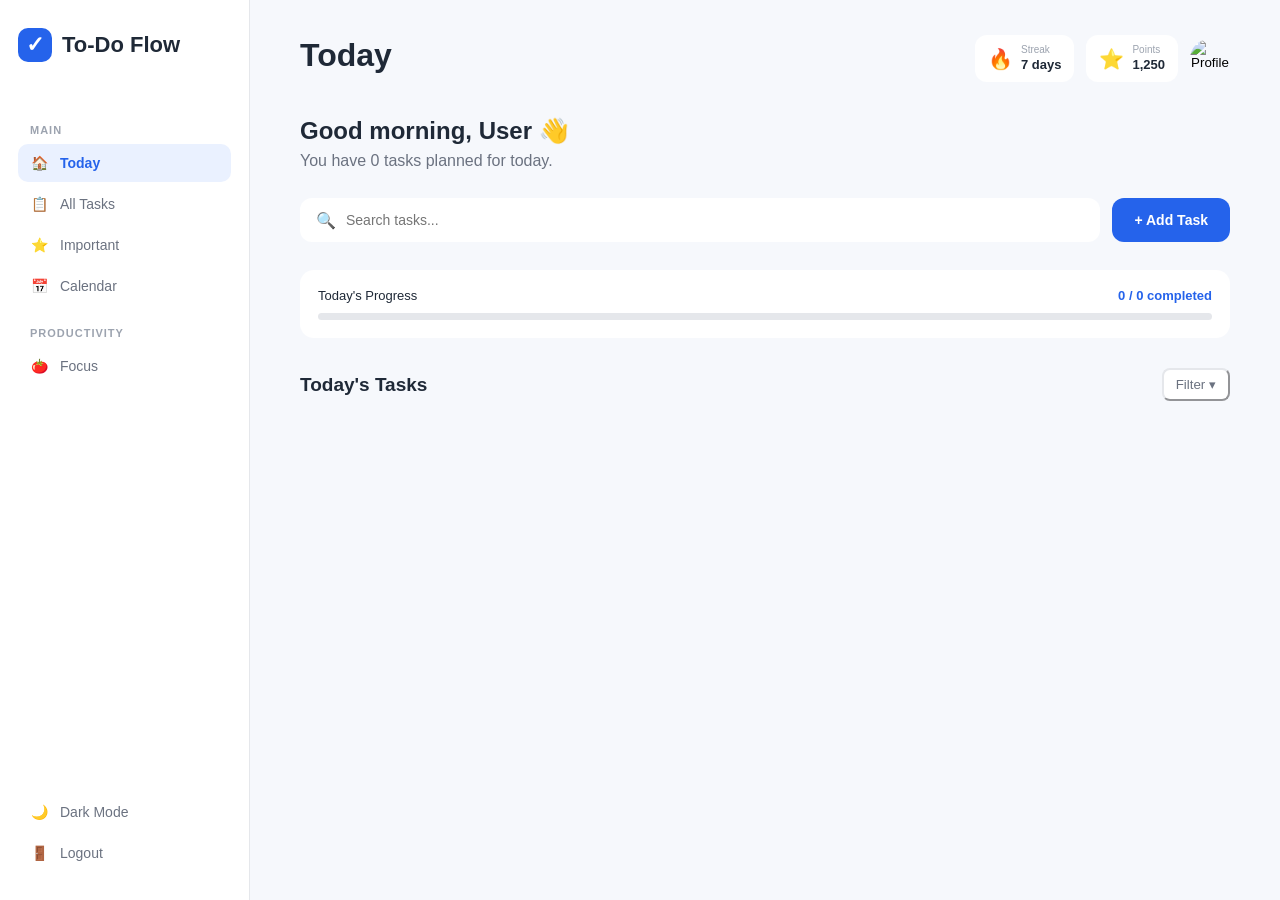
==== commit 24accb1e: "To-Do-Flow version 1.0" ====
--- a/dashboard/index.html
+++ b/dashboard/index.html
@@ -30,22 +30,22 @@
 
                 <p class="nav-title">MAIN</p>
 
-                <a href="#" class="nav-item active">
+                <a href="#" class="nav-item active" data-page="today">
                     <span>🏠</span>
                     <span>Today</span>
                 </a>
 
-                <a href="#" class="nav-item">
+                <a href="#" class="nav-item" data-page="all-tasks">
                     <span>📋</span>
                     <span>All Tasks</span>
                 </a>
 
-                <a href="#" class="nav-item">
+                <a href="#" class="nav-item" data-page="important">
                     <span>⭐</span>
                     <span>Important</span>
                 </a>
 
-                <a href="#" class="nav-item">
+                <a href="#" class="nav-item" data-page="calendar">
                     <span>📅</span>
                     <span>Calendar</span>
                 </a>
@@ -53,27 +53,9 @@
 
                 <p class="nav-title">PRODUCTIVITY</p>
 
-                <a href="#" class="nav-item">
-                    <span>🎯</span>
-                    <span>Goals</span>
-                </a>
-
-                <a href="#" class="nav-item">
-                    <span>📊</span>
-                    <span>Progress</span>
-                </a>
-
-                <a href="#" class="nav-item">
+                <a href="#" class="nav-item" data-page="focus">
                     <span>🍅</span>
                     <span>Focus</span>
-                </a>
-
-
-                <p class="nav-title">ORGANIZATION</p>
-
-                <a href="#" class="nav-item">
-                    <span>📁</span>
-                    <span>Categories</span>
                 </a>
 
             </nav>
@@ -109,7 +91,7 @@
             <header class="top-bar">
 
                 <div>
-                    <h1>Today</h1>
+                    <h1 id="pageTitle">Today</h1>
                     <p id="currentDate"></p>
                 </div>
 
@@ -150,125 +132,305 @@
             </header>
 
 
-            <!-- GREETING -->
-
-            <section class="greeting">
-
-                <h2>
-                    <span id="greetingText">Good morning</span>,
-                    <span id="userName">User</span> 👋
-                </h2>
-
-                <p id="taskCountText">You have 0 tasks planned for today.</p>
-
-            </section>
-
-
-            <!-- SEARCH + ADD TASK -->
-
-            <section class="task-controls">
-
-                <div class="search-box">
-
-                    <span>🔍</span>
-
-                    <input
-                        type="text"
-                        placeholder="Search tasks..."
-                        id="searchInput"
-                    >
-
-                </div>
-
-
-                <button id="addTaskBtn" class="add-task-btn">
-
-                    <span>+</span>
-
-                    Add Task
-
-                </button>
-
-            </section>
-
-
-            <!-- PROGRESS -->
-
-            <section class="progress-section">
-
-                <div class="progress-header">
+            <!-- ================= TODAY PAGE ================= -->
+
+            <div id="page-today" class="page-section">
+
+                <!-- GREETING -->
+
+                <section class="greeting">
+
+                    <h2>
+                        <span id="greetingText">Good morning</span>,
+                        <span id="userName">User</span> 👋
+                    </h2>
+
+                    <p id="taskCountText">You have 0 tasks planned for today.</p>
+
+                </section>
+
+
+                <!-- SEARCH + ADD TASK -->
+
+                <section class="task-controls">
+
+                    <div class="search-box">
+
+                        <span>🔍</span>
+
+                        <input
+                            type="text"
+                            placeholder="Search tasks..."
+                            id="searchInput"
+                        >
+
+                    </div>
+
+
+                    <button id="addTaskBtn" class="add-task-btn">
+
+                        <span>+</span>
+
+                        Add Task
+
+                    </button>
+
+                </section>
+
+
+                <!-- PROGRESS -->
+
+                <section class="progress-section">
+
+                    <div class="progress-header">
+                        
+                        <span>Today's Progress</span>
+                        
+                        <strong id="progressText">0 / 0 completed</strong>
                     
-                    <span>Today's Progress</span>
-                    
-                    <strong id="progressText">0 / 0 completed</strong>
-                
-                </div>
-
-
-                <div class="progress-bar">
-
-                    <div
-                    class="progress-fill"
-                    id="progressFill"
-                    ></div>
-
-                </div>
-
-            </section>
-
-
-
-            <!-- RECOMMENDATION -->
-
-            <section id="recommendation-section">
-
-                <!-- Active recommendation -->
-                <div id="rec-card" class="rec-card" style="display:none;">
-
-                    <div class="rec-header">
-                        <span class="rec-label">✨ What should I do now?</span>
-                    </div>
-
-                    <div class="rec-body">
-                        <h3 id="rec-title" class="rec-title"></h3>
-                        <p  id="rec-meta"  class="rec-meta"></p>
-                    </div>
-
-                    <div class="rec-footer">
-                        <button id="rec-start-btn" class="rec-start-btn" type="button">
-                            Start Task
+                    </div>
+
+
+                    <div class="progress-bar">
+
+                        <div
+                        class="progress-fill"
+                        id="progressFill"
+                        ></div>
+
+                    </div>
+
+                </section>
+
+
+                <!-- RECOMMENDATION -->
+
+                <section id="recommendation-section">
+
+                    <!-- Active recommendation -->
+                    <div id="rec-card" class="rec-card" style="display:none;">
+
+                        <div class="rec-header">
+                            <span class="rec-label">✨ What should I do now?</span>
+                        </div>
+
+                        <div class="rec-body">
+                            <h3 id="rec-title" class="rec-title"></h3>
+                            <p  id="rec-meta"  class="rec-meta"></p>
+                        </div>
+
+                        <div class="rec-footer">
+                            <button id="rec-start-btn" class="rec-start-btn" type="button">
+                                Start Task
+                            </button>
+                        </div>
+
+                    </div>
+
+                    <!-- All caught up -->
+                    <div id="rec-empty" class="rec-empty" style="display:none;">
+                        🎉 You're all caught up!
+                    </div>
+
+                </section>
+
+                <!-- TASKS -->
+
+                <section class="tasks-section">
+
+                    <div class="section-header">
+
+                        <h2>Today's Tasks</h2>
+
+                        <button class="filter-btn">
+                            Filter ▾
                         </button>
-                    </div>
-
-                </div>
-
-                <!-- All caught up -->
-                <div id="rec-empty" class="rec-empty" style="display:none;">
-                    🎉 You're all caught up!
-                </div>
-
-            </section>
-
-            <!-- TASKS -->
-
-            <section class="tasks-section">
-
-                <div class="section-header">
-
-                    <h2>Today's Tasks</h2>
-
-                    <button class="filter-btn">
-                        Filter ▾
+
+                    </div>
+
+
+                    <div id="taskList" class="task-list">
+
+                    </div>
+
+                </section>
+
+            </div><!-- /page-today -->
+
+
+            <!-- ================= ALL TASKS PAGE ================= -->
+
+            <div id="page-all-tasks" class="page-section" style="display:none;">
+
+                <!-- CATEGORY FILTER BAR -->
+
+                <div id="categoryFilterBar" class="category-filter-bar">
+                    <!-- Buttons injected by JS -->
+                </div>
+
+                <!-- ALL TASKS LIST -->
+
+                <section class="tasks-section">
+
+                    <div class="section-header">
+                        <h2 id="allTasksSectionTitle">All Tasks</h2>
+                    </div>
+
+                    <div id="allTasksList" class="task-list">
+                    </div>
+
+                </section>
+
+            </div><!-- /page-all-tasks -->
+
+
+            <!-- ================= IMPORTANT PAGE ================= -->
+
+            <div id="page-important" class="page-section" style="display:none;">
+
+                <section class="tasks-section">
+
+                    <div class="section-header">
+                        <h2>Important Tasks</h2>
+                    </div>
+
+                    <div id="importantList" class="task-list">
+                    </div>
+
+                </section>
+
+            </div><!-- /page-important -->
+
+
+            <!-- ================= CALENDAR PAGE ================= -->
+
+            <div id="page-calendar" class="page-section" style="display:none;">
+
+                <!-- CALENDAR NAV -->
+
+                <div class="cal-nav">
+                    <button id="calPrevBtn"  class="cal-nav-btn" type="button" aria-label="Previous month">&#8249;</button>
+                    <button id="calTodayBtn" class="cal-nav-btn cal-nav-btn--today" type="button">Today</button>
+                    <button id="calNextBtn"  class="cal-nav-btn" type="button" aria-label="Next month">&#8250;</button>
+                    <span   id="calMonthLabel" class="cal-month-label"></span>
+                </div>
+
+                <!-- DAY-OF-WEEK HEADER -->
+
+                <div class="cal-dow-header" aria-hidden="true">
+                    <span>Sun</span>
+                    <span>Mon</span>
+                    <span>Tue</span>
+                    <span>Wed</span>
+                    <span>Thu</span>
+                    <span>Fri</span>
+                    <span>Sat</span>
+                </div>
+
+                <!-- MONTH GRID -->
+
+                <div id="calGrid" class="cal-grid" role="grid" aria-label="Calendar">
+                    <!-- Day cells injected by JS -->
+                </div>
+
+                <!-- TASK DETAIL PANEL -->
+
+                <div id="calDetailPanel" class="cal-detail-panel" style="display:none;" role="dialog" aria-label="Task detail">
+                    <div class="cal-detail-header">
+                        <span id="calDetailDate" class="cal-detail-date"></span>
+                        <button id="calDetailClose" class="cal-detail-close" type="button" aria-label="Close">&#x2715;</button>
+                    </div>
+                    <div id="calDetailBody" class="cal-detail-body task-list">
+                        <!-- Task cards injected by JS -->
+                    </div>
+                </div>
+
+            </div><!-- /page-calendar -->
+
+            <!-- ================= FOCUS PAGE ================= -->
+
+            <div id="page-focus" class="page-section" style="display:none;">
+
+                <!-- EMPTY STATE (shown when no task is active) -->
+                <div id="focus-empty-state" class="pomo-empty" style="display:none;">
+                    <div class="pomo-empty-icon">🍅</div>
+                    <p class="pomo-empty-title">Choose a task to start focusing</p>
+                    <p class="pomo-empty-hint">Click <strong>Start Task</strong> on the recommendation card, or use the <strong>🎯 Focus</strong> option on any task.</p>
+                </div>
+
+                <!-- ACTIVE FOCUS WORKSPACE -->
+                <div id="focus-workspace" style="display:none;">
+
+                    <!-- MODE BADGE -->
+                    <div id="pomo-mode-badge" class="pomo-mode-badge pomo-mode-badge--work">WORK</div>
+
+                    <!-- CIRCULAR TIMER -->
+                    <div class="pomo-ring-wrap" role="timer" aria-live="polite" aria-label="Pomodoro timer">
+                        <svg viewBox="0 0 120 120" class="pomo-ring-svg" aria-hidden="true">
+                            <circle class="pomo-ring-track"    cx="60" cy="60" r="54"/>
+                            <circle class="pomo-ring-progress" id="pomo-ring-progress"
+                                    cx="60" cy="60" r="54"/>
+                        </svg>
+                        <span id="pomo-timer-display" class="pomo-timer-display">25:00</span>
+                    </div>
+
+                    <!-- TIMER CONTROLS -->
+                    <div class="pomo-controls">
+                        <button id="pomo-pause-btn"  class="pomo-btn pomo-btn--secondary" type="button">Pause</button>
+                        <button id="pomo-reset-btn"  class="pomo-btn pomo-btn--secondary" type="button">Reset</button>
+                    </div>
+
+                    <!-- SESSION TRANSITION BANNER -->
+                    <div id="pomo-banner" class="pomo-banner" role="alert" aria-live="assertive" style="display:none;"></div>
+
+                    <!-- TASK INFO CARD -->
+                    <div class="pomo-task-card">
+                        <div id="pomo-task-meta" class="pomo-task-meta"></div>
+                        <h2 id="pomo-task-title" class="pomo-task-title"></h2>
+                        <p  id="pomo-task-due"   class="pomo-task-due"   style="display:none;"></p>
+                    </div>
+
+                    <!-- DURATION SETTINGS -->
+                    <div class="pomo-settings">
+
+                        <div class="pomo-setting-group">
+                            <span class="pomo-setting-label">Work</span>
+                            <div class="pomo-chips" role="group" aria-label="Work duration">
+                                <button class="pomo-chip" data-type="work" data-minutes="15"  type="button">15 min</button>
+                                <button class="pomo-chip pomo-chip--active" data-type="work" data-minutes="25"  type="button">25 min</button>
+                                <button class="pomo-chip" data-type="work" data-minutes="30"  type="button">30 min</button>
+                                <button class="pomo-chip" data-type="work" data-minutes="45"  type="button">45 min</button>
+                                <button class="pomo-chip" data-type="work" data-minutes="60"  type="button">60 min</button>
+                            </div>
+                        </div>
+
+                        <div class="pomo-setting-group">
+                            <span class="pomo-setting-label">Break</span>
+                            <div class="pomo-chips" role="group" aria-label="Break duration">
+                                <button class="pomo-chip pomo-chip--active" data-type="break" data-minutes="5"   type="button">5 min</button>
+                                <button class="pomo-chip" data-type="break" data-minutes="10"  type="button">10 min</button>
+                                <button class="pomo-chip" data-type="break" data-minutes="15"  type="button">15 min</button>
+                            </div>
+                        </div>
+
+                    </div>
+
+                    <!-- SUBTASKS -->
+                    <details id="pomo-subtasks-details" class="pomo-subtasks-details" style="display:none;">
+                        <summary class="pomo-subtasks-summary">
+                            Subtasks <span id="pomo-subtasks-count" class="pomo-subtasks-count"></span>
+                        </summary>
+                        <div id="pomo-subtasks-list" class="pomo-subtasks-list"></div>
+                    </details>
+
+                    <!-- COMPLETE BUTTON -->
+                    <button id="pomo-complete-btn" class="pomo-btn pomo-btn--complete" type="button">
+                        ✓ Complete Task
                     </button>
 
-                </div>
-
-
-                <div id="taskList" class="task-list">
-
-                </div>
-
-            </section>
+                </div><!-- /focus-workspace -->
+
+            </div><!-- /page-focus -->
 
         </main>
 
@@ -581,77 +743,6 @@
 
     <script type="module" src="dashboard.js"></script>
 
-<!-- ============================= -->
-<!-- FOCUS MODE OVERLAY            -->
-<!-- ============================= -->
-
-<div id="focus-overlay" class="focus-overlay" role="dialog"
-     aria-modal="true" aria-labelledby="focus-task-title" style="display:none;">
-
-    <!-- Top-right exit button -->
-    <button id="focus-exit-btn" class="focus-exit-btn" type="button"
-            aria-label="Exit Focus Mode">✕ Exit</button>
-
-    <!-- Central card -->
-    <div class="focus-card">
-
-        <!-- Task metadata badges -->
-        <div class="focus-meta">
-            <span id="focus-category-badge" class="focus-badge focus-badge--category"></span>
-            <span id="focus-priority-badge" class="focus-badge focus-badge--priority"></span>
-            <span id="focus-effort-badge"   class="focus-badge focus-badge--effort"></span>
-        </div>
-
-        <h2 id="focus-task-title" class="focus-task-title"></h2>
-        <p  id="focus-task-due"   class="focus-task-due"   style="display:none;"></p>
-
-        <!-- SVG circular timer -->
-        <div class="focus-timer-ring" role="timer" aria-live="polite"
-             aria-label="Focus timer">
-            <svg viewBox="0 0 120 120" class="focus-ring-svg" aria-hidden="true">
-                <circle class="focus-ring-track" cx="60" cy="60" r="54"/>
-                <circle id="focus-ring-progress" class="focus-ring-progress"
-                        cx="60" cy="60" r="54"/>
-            </svg>
-            <span id="focus-timer-display" class="focus-timer-display">25:00</span>
-        </div>
-
-        <!-- Duration chips -->
-        <div class="focus-duration-chips" role="group" aria-label="Session duration">
-            <button class="focus-chip" data-minutes="15"  type="button">15 min</button>
-            <button class="focus-chip" data-minutes="30"  type="button">30 min</button>
-            <button class="focus-chip" data-minutes="60"  type="button">60 min</button>
-            <button class="focus-chip" data-minutes="120" type="button">120 min</button>
-            <button class="focus-chip" data-minutes="90"  type="button">180+ min</button>
-        </div>
-
-        <!-- Timer expired banner (hidden until 00:00) -->
-        <div id="focus-done-banner" class="focus-done-banner" role="alert"
-             aria-live="assertive" style="display:none;">
-            ⏰ Time's up! Great work.
-        </div>
-
-        <!-- Subtasks (collapsible) -->
-        <details id="focus-subtasks-details" class="focus-subtasks-details"
-                 style="display:none;">
-            <summary class="focus-subtasks-summary">
-                Subtasks <span id="focus-subtasks-count" class="focus-subtasks-count"></span>
-            </summary>
-            <div id="focus-subtasks-list" class="focus-subtasks-list"></div>
-        </details>
-
-        <!-- Bottom controls -->
-        <div class="focus-controls">
-            <button id="focus-pause-btn"    class="focus-btn focus-btn--secondary"
-                    type="button">Pause</button>
-            <button id="focus-complete-btn" class="focus-btn focus-btn--primary"
-                    type="button">Complete Task</button>
-        </div>
-
-    </div>
-
-</div>
-
 </body>
 
 </html>
--- a/dashboard/dashboard.css
+++ b/dashboard/dashboard.css
@@ -2073,3 +2073,785 @@
     .focus-controls      { flex-direction: column; }
     .focus-btn           { width: 100%; }
 }
+
+/* ======================================
+   PAGE SECTIONS (show / hide)
+====================================== */
+
+.page-section {
+    display: block;
+}
+
+/* ======================================
+   CATEGORY FILTER BAR
+====================================== */
+
+.category-filter-bar {
+    display: flex;
+    flex-wrap: wrap;
+    gap: 8px;
+    margin-bottom: 24px;
+}
+
+.category-filter-btn {
+    background: var(--bg-surface);
+    border: 1px solid var(--border);
+    border-radius: 20px;
+    padding: 7px 16px;
+    font-size: 13px;
+    font-weight: 500;
+    color: var(--text-secondary);
+    cursor: pointer;
+    font-family: inherit;
+    transition: background 0.15s ease, border-color 0.15s ease, color 0.15s ease;
+    white-space: nowrap;
+}
+
+.category-filter-btn:hover {
+    background: var(--bg-hover);
+    border-color: var(--accent);
+    color: var(--accent);
+}
+
+.category-filter-btn.active {
+    background: var(--accent-soft);
+    border-color: var(--accent);
+    color: var(--accent);
+    font-weight: 600;
+}
+
+.category-filter-btn:focus-visible {
+    outline: 2px solid var(--accent);
+    outline-offset: 2px;
+}
+
+/* ======================================
+   ALL TASKS — EMPTY STATE
+====================================== */
+
+.all-tasks-empty {
+    background: var(--bg-surface);
+    border: 1px solid var(--border);
+    border-radius: 14px;
+    padding: 32px 24px;
+    text-align: center;
+    color: var(--text-secondary);
+    font-size: 14px;
+}
+
+/* ======================================
+   CALENDAR — NAV BAR
+====================================== */
+
+.cal-nav {
+    display: flex;
+    align-items: center;
+    gap: 8px;
+    margin-bottom: 16px;
+}
+
+.cal-nav-btn {
+    background: var(--bg-surface);
+    border: 1px solid var(--border);
+    border-radius: 8px;
+    color: var(--text-secondary);
+    font-size: 20px;
+    line-height: 1;
+    padding: 5px 12px;
+    cursor: pointer;
+    font-family: inherit;
+    transition: background 0.15s ease, color 0.15s ease;
+}
+
+.cal-nav-btn:hover {
+    background: var(--bg-hover);
+    color: var(--accent);
+    border-color: var(--accent);
+}
+
+.cal-nav-btn--today {
+    font-size: 13px;
+    font-weight: 600;
+    padding: 6px 14px;
+}
+
+.cal-nav-btn:focus-visible {
+    outline: 2px solid var(--accent);
+    outline-offset: 2px;
+}
+
+.cal-month-label {
+    font-size: 20px;
+    font-weight: 700;
+    color: var(--text-main);
+    margin-left: 6px;
+}
+
+/* ======================================
+   CALENDAR — DAY-OF-WEEK HEADER
+====================================== */
+
+.cal-dow-header {
+    display: grid;
+    grid-template-columns: repeat(7, 1fr);
+    gap: 4px;
+    margin-bottom: 4px;
+}
+
+.cal-dow-header span {
+    text-align: center;
+    font-size: 11px;
+    font-weight: 700;
+    letter-spacing: 0.5px;
+    color: var(--text-muted);
+    text-transform: uppercase;
+    padding: 4px 0;
+}
+
+/* ======================================
+   CALENDAR — MONTH GRID
+====================================== */
+
+.cal-grid {
+    display: grid;
+    grid-template-columns: repeat(7, 1fr);
+    gap: 4px;
+}
+
+/* ======================================
+   CALENDAR — DAY CELL
+====================================== */
+
+.cal-day {
+    background: var(--bg-surface);
+    border: 1px solid var(--border);
+    border-radius: 10px;
+    min-height: 90px;
+    padding: 6px;
+    display: flex;
+    flex-direction: column;
+    gap: 3px;
+    cursor: default;
+    transition: border-color 0.15s ease;
+    box-sizing: border-box;
+}
+
+.cal-day:hover {
+    border-color: var(--accent);
+}
+
+/* Day number label */
+.cal-day-num {
+    font-size: 12px;
+    font-weight: 600;
+    color: var(--text-secondary);
+    line-height: 1;
+    margin-bottom: 2px;
+    align-self: flex-end;
+}
+
+/* Today highlight */
+.cal-day--today .cal-day-num {
+    background: var(--accent);
+    color: #fff;
+    border-radius: 50%;
+    width: 22px;
+    height: 22px;
+    display: flex;
+    align-items: center;
+    justify-content: center;
+    font-size: 11px;
+}
+
+.cal-day--today {
+    border-color: var(--accent);
+}
+
+/* Days outside current month */
+.cal-day--outside {
+    background: var(--bg-soft);
+    opacity: 0.55;
+}
+
+.cal-day--outside .cal-day-num {
+    color: var(--text-muted);
+}
+
+/* ======================================
+   CALENDAR — TASK CHIPS
+====================================== */
+
+.cal-task-chip {
+    background: var(--accent-soft);
+    border: 1px solid var(--accent);
+    border-radius: 5px;
+    padding: 2px 6px;
+    font-size: 11px;
+    color: var(--accent);
+    white-space: nowrap;
+    overflow: hidden;
+    text-overflow: ellipsis;
+    cursor: pointer;
+    font-family: inherit;
+    text-align: left;
+    width: 100%;
+    transition: background 0.12s ease;
+    line-height: 1.4;
+}
+
+.cal-task-chip:hover {
+    background: var(--accent);
+    color: #fff;
+}
+
+.cal-task-chip--completed {
+    background: var(--bg-soft);
+    border-color: var(--border);
+    color: var(--text-muted);
+    text-decoration: line-through;
+}
+
+.cal-task-chip--completed:hover {
+    background: var(--bg-hover);
+    color: var(--text-secondary);
+    text-decoration: line-through;
+}
+
+/* Overflow count "+N more" */
+.cal-task-overflow {
+    font-size: 10px;
+    color: var(--text-muted);
+    padding: 1px 4px;
+    cursor: pointer;
+}
+
+.cal-task-overflow:hover {
+    color: var(--accent);
+}
+
+/* ======================================
+   CALENDAR — TASK DETAIL PANEL
+====================================== */
+
+.cal-detail-panel {
+    position: fixed;
+    top: 0;
+    right: 0;
+    width: 380px;
+    max-width: 95vw;
+    height: 100vh;
+    background: var(--bg-surface);
+    border-left: 1px solid var(--border);
+    box-shadow: -4px 0 24px rgba(0, 0, 0, 0.12);
+    z-index: 500;
+    display: flex;
+    flex-direction: column;
+    overflow: hidden;
+    animation: panelSlideIn 0.2s ease;
+}
+
+@keyframes panelSlideIn {
+    from { transform: translateX(100%); opacity: 0; }
+    to   { transform: translateX(0);    opacity: 1; }
+}
+
+.cal-detail-header {
+    display: flex;
+    align-items: center;
+    justify-content: space-between;
+    padding: 18px 20px 14px;
+    border-bottom: 1px solid var(--border);
+    flex-shrink: 0;
+}
+
+.cal-detail-date {
+    font-size: 16px;
+    font-weight: 700;
+    color: var(--text-main);
+}
+
+.cal-detail-close {
+    background: transparent;
+    border: none;
+    font-size: 18px;
+    color: var(--text-secondary);
+    cursor: pointer;
+    padding: 4px 8px;
+    border-radius: 6px;
+    line-height: 1;
+    transition: background 0.15s ease, color 0.15s ease;
+}
+
+.cal-detail-close:hover {
+    background: var(--bg-hover);
+    color: var(--text-main);
+}
+
+.cal-detail-body {
+    flex: 1;
+    overflow-y: auto;
+    padding: 16px;
+    display: flex;
+    flex-direction: column;
+    gap: 10px;
+}
+
+/* Empty state inside panel */
+.cal-detail-empty {
+    text-align: center;
+    color: var(--text-muted);
+    font-size: 14px;
+    padding: 32px 16px;
+}
+
+/* ======================================
+   CALENDAR — DARK THEME FIXES
+====================================== */
+
+[data-theme="dark"] {
+
+    .cal-day {
+        background: var(--bg-surface);
+        border-color: var(--border);
+    }
+
+    .cal-day--outside {
+        background: var(--bg-soft);
+    }
+
+    .cal-task-chip {
+        background: var(--accent-soft);
+        border-color: var(--accent);
+        color: var(--accent);
+    }
+
+    .cal-task-chip:hover {
+        background: var(--accent);
+        color: #fff;
+    }
+
+    .cal-task-chip--completed {
+        background: var(--bg-soft);
+        border-color: var(--border);
+        color: var(--text-muted);
+    }
+
+    .cal-detail-panel {
+        background: var(--bg-surface);
+        border-left-color: var(--border);
+        box-shadow: -4px 0 24px rgba(0, 0, 0, 0.45);
+    }
+}
+
+/* ======================================
+   CALENDAR — RESPONSIVE
+====================================== */
+
+@media (max-width: 800px) {
+    .cal-day {
+        min-height: 60px;
+        padding: 4px;
+    }
+
+    .cal-task-chip {
+        font-size: 9px;
+        padding: 1px 4px;
+    }
+
+    .cal-month-label {
+        font-size: 16px;
+    }
+
+    .cal-detail-panel {
+        width: 100vw;
+    }
+}
+
+/* ======================================
+   FOCUS / POMODORO PAGE
+====================================== */
+
+/* Centred column layout for the workspace */
+#page-focus {
+    display: flex;
+    flex-direction: column;
+    align-items: center;
+}
+
+/* ======================================
+   FOCUS — EMPTY STATE
+====================================== */
+
+.pomo-empty {
+    display: flex;
+    flex-direction: column;
+    align-items: center;
+    gap: 12px;
+    padding: 60px 24px;
+    text-align: center;
+    max-width: 480px;
+    margin: 0 auto;
+}
+
+.pomo-empty-icon {
+    font-size: 56px;
+    line-height: 1;
+}
+
+.pomo-empty-title {
+    font-size: 20px;
+    font-weight: 700;
+    color: var(--text-main);
+}
+
+.pomo-empty-hint {
+    font-size: 14px;
+    color: var(--text-secondary);
+    line-height: 1.6;
+}
+
+/* ======================================
+   FOCUS — WORKSPACE WRAPPER
+====================================== */
+
+#focus-workspace {
+    width: 100%;
+    max-width: 520px;
+    display: flex;
+    flex-direction: column;
+    align-items: center;
+    gap: 20px;
+}
+
+/* ======================================
+   FOCUS — MODE BADGE
+====================================== */
+
+.pomo-mode-badge {
+    font-size: 11px;
+    font-weight: 800;
+    letter-spacing: 2px;
+    text-transform: uppercase;
+    padding: 5px 16px;
+    border-radius: 20px;
+    border: 2px solid transparent;
+}
+
+.pomo-mode-badge--work {
+    background: var(--accent-soft);
+    color: var(--accent);
+    border-color: var(--accent);
+}
+
+.pomo-mode-badge--break {
+    background: #f0fdf4;
+    color: #16a34a;
+    border-color: #16a34a;
+}
+
+[data-theme="dark"] .pomo-mode-badge--break {
+    background: #052e16;
+    color: #4ade80;
+    border-color: #4ade80;
+}
+
+/* ======================================
+   FOCUS — CIRCULAR TIMER RING
+====================================== */
+
+.pomo-ring-wrap {
+    position: relative;
+    width: 200px;
+    height: 200px;
+    display: flex;
+    align-items: center;
+    justify-content: center;
+}
+
+.pomo-ring-svg {
+    position: absolute;
+    inset: 0;
+    transform: rotate(-90deg);
+    width: 100%;
+    height: 100%;
+}
+
+.pomo-ring-track {
+    fill: none;
+    stroke: var(--border);
+    stroke-width: 8;
+}
+
+.pomo-ring-progress {
+    fill: none;
+    stroke: var(--accent);
+    stroke-width: 8;
+    stroke-linecap: round;
+    stroke-dasharray: 339.292;
+    stroke-dashoffset: 0;
+    transition: stroke-dashoffset 0.9s linear, stroke 0.4s ease;
+}
+
+/* Break mode ring turns green */
+.pomo-ring-progress--break {
+    stroke: #16a34a;
+}
+
+[data-theme="dark"] .pomo-ring-progress--break {
+    stroke: #4ade80;
+}
+
+.pomo-timer-display {
+    font-size: 58px;
+    font-weight: 700;
+    color: var(--text-main);
+    letter-spacing: -2px;
+    font-variant-numeric: tabular-nums;
+    position: relative;
+    z-index: 1;
+}
+
+/* ======================================
+   FOCUS — TIMER CONTROLS
+====================================== */
+
+.pomo-controls {
+    display: flex;
+    gap: 12px;
+    justify-content: center;
+}
+
+.pomo-btn {
+    border: none;
+    border-radius: 12px;
+    padding: 11px 26px;
+    font-size: 14px;
+    font-weight: 600;
+    cursor: pointer;
+    font-family: inherit;
+    transition: background 0.15s ease, transform 0.1s ease;
+}
+
+.pomo-btn:active {
+    transform: scale(0.97);
+}
+
+.pomo-btn:focus-visible {
+    outline: 2px solid var(--accent);
+    outline-offset: 2px;
+}
+
+.pomo-btn--secondary {
+    background: var(--bg-surface);
+    border: 1px solid var(--border);
+    color: var(--text-main);
+}
+
+.pomo-btn--secondary:hover {
+    background: var(--bg-hover);
+}
+
+.pomo-btn--complete {
+    background: var(--accent);
+    color: #fff;
+    width: 100%;
+    padding: 14px 28px;
+    font-size: 15px;
+}
+
+.pomo-btn--complete:hover {
+    background: var(--accent-hover);
+}
+
+/* ======================================
+   FOCUS — TRANSITION BANNER
+====================================== */
+
+.pomo-banner {
+    width: 100%;
+    background: var(--accent-soft);
+    border: 1px solid var(--accent);
+    border-radius: 12px;
+    padding: 12px 20px;
+    font-size: 14px;
+    font-weight: 600;
+    color: var(--accent);
+    text-align: center;
+}
+
+.pomo-banner--break {
+    background: #f0fdf4;
+    border-color: #16a34a;
+    color: #16a34a;
+}
+
+[data-theme="dark"] .pomo-banner--break {
+    background: #052e16;
+    border-color: #4ade80;
+    color: #4ade80;
+}
+
+/* ======================================
+   FOCUS — TASK INFO CARD
+====================================== */
+
+.pomo-task-card {
+    width: 100%;
+    background: var(--bg-surface);
+    border: 1px solid var(--border);
+    border-radius: 14px;
+    padding: 18px 20px;
+    display: flex;
+    flex-direction: column;
+    gap: 6px;
+}
+
+.pomo-task-meta {
+    display: flex;
+    flex-wrap: wrap;
+    gap: 6px;
+}
+
+.pomo-task-meta span {
+    background: var(--bg-soft);
+    border: 1px solid var(--border);
+    border-radius: 20px;
+    padding: 3px 10px;
+    font-size: 11px;
+    color: var(--text-secondary);
+}
+
+.pomo-task-title {
+    font-size: 20px;
+    font-weight: 700;
+    color: var(--text-main);
+    line-height: 1.3;
+    margin: 0;
+}
+
+.pomo-task-due {
+    font-size: 13px;
+    color: var(--text-secondary);
+    margin: 0;
+}
+
+/* ======================================
+   FOCUS — DURATION SETTINGS
+====================================== */
+
+.pomo-settings {
+    width: 100%;
+    background: var(--bg-surface);
+    border: 1px solid var(--border);
+    border-radius: 14px;
+    padding: 16px 20px;
+    display: flex;
+    flex-direction: column;
+    gap: 12px;
+}
+
+.pomo-setting-group {
+    display: flex;
+    align-items: center;
+    gap: 12px;
+    flex-wrap: wrap;
+}
+
+.pomo-setting-label {
+    font-size: 12px;
+    font-weight: 700;
+    text-transform: uppercase;
+    letter-spacing: 0.5px;
+    color: var(--text-muted);
+    min-width: 38px;
+}
+
+.pomo-chips {
+    display: flex;
+    flex-wrap: wrap;
+    gap: 6px;
+}
+
+.pomo-chip {
+    background: var(--bg-soft);
+    border: 1px solid var(--border);
+    border-radius: 20px;
+    padding: 4px 12px;
+    font-size: 12px;
+    color: var(--text-secondary);
+    cursor: pointer;
+    font-family: inherit;
+    transition: background 0.12s ease, border-color 0.12s ease, color 0.12s ease;
+}
+
+.pomo-chip:hover {
+    background: var(--bg-hover);
+    border-color: var(--accent);
+    color: var(--accent);
+}
+
+.pomo-chip--active {
+    background: var(--accent-soft);
+    border-color: var(--accent);
+    color: var(--accent);
+    font-weight: 600;
+}
+
+.pomo-chip:focus-visible {
+    outline: 2px solid var(--accent);
+    outline-offset: 2px;
+}
+
+/* ======================================
+   FOCUS — SUBTASKS
+====================================== */
+
+.pomo-subtasks-details {
+    width: 100%;
+    background: var(--bg-surface);
+    border: 1px solid var(--border);
+    border-radius: 14px;
+    padding: 14px 18px;
+}
+
+.pomo-subtasks-summary {
+    cursor: pointer;
+    font-size: 14px;
+    font-weight: 600;
+    color: var(--text-main);
+    list-style: none;
+    display: flex;
+    align-items: center;
+    gap: 8px;
+    padding: 2px 0;
+}
+
+.pomo-subtasks-summary::-webkit-details-marker {
+    display: none;
+}
+
+.pomo-subtasks-count {
+    font-size: 12px;
+    font-weight: 400;
+    color: var(--text-secondary);
+}
+
+.pomo-subtasks-list {
+    display: flex;
+    flex-direction: column;
+    gap: 8px;
+    margin-top: 10px;
+}
+
+/* Individual subtask rows reuse .focus-subtask-item styles already defined */
+
+/* ======================================
+   FOCUS — RESPONSIVE
+====================================== */
+
+@media (max-width: 600px) {
+    .pomo-timer-display { font-size: 46px; }
+    .pomo-ring-wrap     { width: 160px; height: 160px; }
+    .pomo-controls      { flex-direction: column; width: 100%; }
+    .pomo-btn           { width: 100%; }
+}
